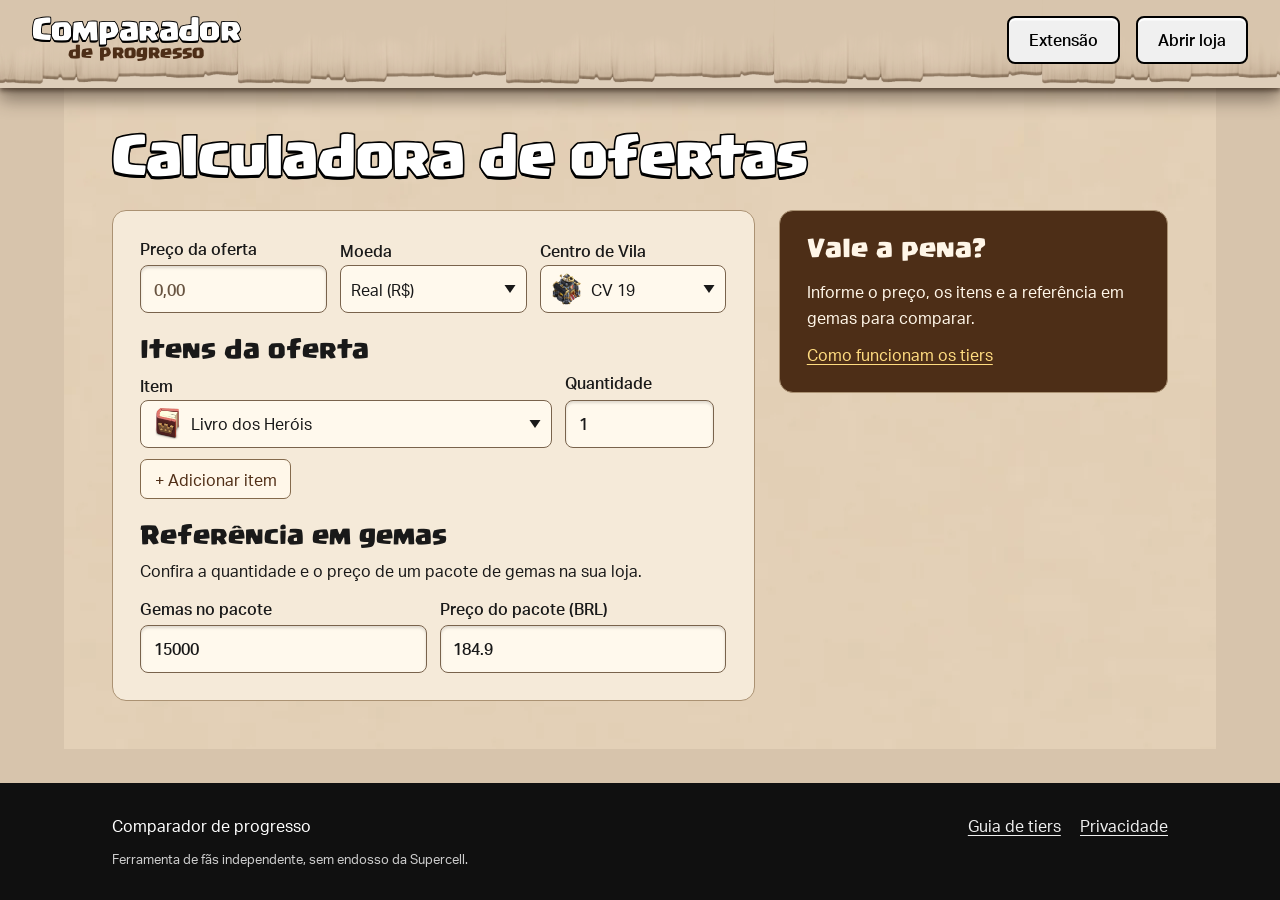
==== calculadora/index.html @ c27b89cd "feat: simplify the public offer calculator" ====
<!doctype html>
<html lang="pt-BR"><head><meta charset="utf-8"><meta name="viewport" content="width=device-width, initial-scale=1"><title>Calculadora de ofertas · Comparador de progresso</title><link rel="icon" href="../assets/icon.png">  <script type="module" crossorigin src="./assets/index-3PQ_LHLR.js"></script>
  <link rel="stylesheet" crossorigin href="./assets/index-PwhgAZrq.css">
</head><body><div id="app"></div></body></html>
---- calculadora/assets/index-PwhgAZrq.css ----
[data-select-viewport],[data-combobox-viewport]{scrollbar-width:none!important;-ms-overflow-style:none!important;-webkit-overflow-scrolling:touch!important}[data-combobox-viewport]::-webkit-scrollbar{display:none!important}[data-select-viewport]::-webkit-scrollbar{display:none!important}.village-select-trigger{text-align:start;align-items:center;gap:8px;inline-size:100%;display:flex}.pv-select selectedcontent{min-inline-size:0}.pv-select selectedcontent>span,.village-select-value.svelte-rdibyp{text-overflow:ellipsis;white-space:nowrap;flex:1;min-inline-size:0;overflow:hidden}.village-select-menu{z-index:70;inline-size:var(--bits-select-anchor-width);max-block-size:min(340px, 50dvh, var(--bits-select-content-available-height))}.village-select-check.svelte-rdibyp{flex:0 0 1em}img.svelte-rdibyp,svg.svelte-rdibyp{flex-shrink:0}img.svelte-rdibyp{object-fit:contain}.header-inner.svelte-lhz1iq{justify-content:space-between;gap:.5rem}nav.svelte-lhz1iq{align-items:center;gap:1rem;display:flex}@media (width<=420px){nav.svelte-lhz1iq{gap:.5rem}.site-header.svelte-lhz1iq{padding-inline:.6rem}.brand.svelte-lhz1iq .coc-title:where(.svelte-lhz1iq){font-size:1rem}}#app{flex-direction:column;min-height:100dvh;display:flex}main.svelte-lhz1iq{width:min(100%,72rem);margin:0 auto;padding:clamp(1rem,4vw,3rem)}h1.svelte-lhz1iq{margin:0 0 1.5rem;font-size:clamp(1.65rem,4vw,2.7rem)}h2.svelte-lhz1iq{font:500 1.22rem/1.3 var(--coc-font-display);margin:1.6rem 0 .5rem}p.svelte-lhz1iq{margin:.4rem 0 .85rem}.workspace.svelte-lhz1iq{grid-template-columns:minmax(0,1.65fr) minmax(0,1fr);align-items:start;gap:1.5rem;display:grid}.entry.svelte-lhz1iq,aside.svelte-lhz1iq{background:#f5ead9;border:1px solid #ab9273;border-radius:14px;padding:clamp(1rem,2.3vw,1.7rem)}aside.svelte-lhz1iq{color:#fff6e8;background:#4d2e17}aside.svelte-lhz1iq h2:where(.svelte-lhz1iq){color:#fff6e8;margin:0 0 1rem}aside.svelte-lhz1iq a:where(.svelte-lhz1iq){color:#ffdc80}.fields.svelte-lhz1iq,.item-row.svelte-lhz1iq{grid-template-columns:repeat(3,minmax(0,1fr));align-items:end;gap:.8rem;display:grid}.pack.svelte-lhz1iq{grid-template-columns:1fr 1fr}.item-row.svelte-lhz1iq{grid-template-columns:minmax(0,1fr) minmax(6rem,.36fr) auto}.item-row.svelte-lhz1iq+.item-row:where(.svelte-lhz1iq){margin-top:.6rem}label.svelte-lhz1iq{margin:0 0 .25rem}.fields.svelte-lhz1iq>label:where(.svelte-lhz1iq),.item-row.svelte-lhz1iq>label:where(.svelte-lhz1iq){margin:0}.add.svelte-lhz1iq,.remove.svelte-lhz1iq{color:#512f17;cursor:pointer;background:#fff7e9;border:1px solid #846a4c;border-radius:7px;padding:.55rem .85rem}.add.svelte-lhz1iq{margin-top:.7rem}.remove.svelte-lhz1iq{min-height:48px}.answer.svelte-lhz1iq{align-items:center;gap:.75rem;display:flex}.shield.svelte-lhz1iq{background:var(--pv-tier-bg);color:var(--pv-tier-ink);font:500 1.7rem var(--coc-font-display);clip-path:polygon(0 0,100% 0,100% 78%,50% 100%,0 78%);padding:.4rem .65rem .65rem}footer.svelte-lhz1iq{color:#fff;background:#101010;margin-top:auto;padding:2rem max(1rem,50vw - 33rem)}footer.svelte-lhz1iq div:where(.svelte-lhz1iq){flex-wrap:wrap;gap:1.2rem;margin-bottom:.7rem;display:flex}footer.svelte-lhz1iq a:where(.svelte-lhz1iq){color:#eee}footer.svelte-lhz1iq strong:where(.svelte-lhz1iq){margin-right:auto}footer.svelte-lhz1iq small:where(.svelte-lhz1iq){color:#ccc}@media (width<=48rem){.workspace.svelte-lhz1iq{grid-template-columns:1fr}.fields.svelte-lhz1iq{grid-template-columns:repeat(2,minmax(0,1fr))}.fields.svelte-lhz1iq>div:where(.svelte-lhz1iq):last-child{grid-column:1/-1}.item-row.svelte-lhz1iq{grid-template-columns:minmax(0,1fr) 5.6rem auto;gap:.35rem}}@font-face{font-family:Clash;src:url(./clash-regular-ANEFPKZR-IhyAmrlU.woff2)format("woff2");font-weight:500;font-display:swap}@font-face{font-family:SupercellText-Regular;src:url(./supercelltext_w_rg.2d4de3c7-CEm046-Q.woff2)format("woff2");font-weight:400;font-display:swap}@font-face{font-family:SupercellText-Medium;src:url(./supercelltext_w_md.01ac8b8d-G0GqJpos.woff2)format("woff2");font-weight:400;font-display:swap}@font-face{font-family:SupercellText-Bold;src:url(./supercelltext_w_bd.8c3b5392-Ez0agVnE.woff2)format("woff2");font-weight:400;font-display:swap}:root{--coc-paper:#d7c4ac;--coc-paper-light:#deceba;--coc-paper-deep:#cfb69b;--coc-wood:#4d2e17;--coc-wood-light:#744a2b;--coc-gold:#ffd146;--coc-gold-deep:#df9316;--coc-green:#85c03f;--coc-green-light:#d3ebb7;--coc-green-deep:#366c1b;--coc-sky:#d1e9f8;--coc-sky-deep:#95cff3;--coc-ink:#191919;--coc-white:#fff;--coc-stone:#f0f0f0;--coc-game-frame:#685851;--coc-game-stone:#e8e8e0;--coc-game-copy:#fff9cf;--coc-focus:#273b52;--coc-brand-red:#b91f37;--black:#000;--coc-space-2xs:4px;--coc-space-xs:6px;--coc-space-s:10px;--coc-space-m:16px;--coc-space-l:26px;--coc-space-xl:42px;--coc-space-2xl:68px;--coc-space-3xl:110px;--coc-space-fluid:clamp(26px, 18.73px + 1.94vw, 42px);--coc-radius-button:8px;--coc-radius-game-button:12px;--coc-radius-card:16px;--coc-radius-id:40px;--coc-font-display:"Clash", system-ui, sans-serif;--coc-font-headline:"Clash", system-ui, sans-serif;--coc-font-title:"Clash", system-ui, sans-serif;--coc-font-body:"SupercellText-Regular", system-ui, sans-serif;--coc-font-lead:"SupercellText-Regular", system-ui, sans-serif;--coc-font-caption:"SupercellText-Regular", system-ui, sans-serif;--coc-font-label:"SupercellText-Medium", system-ui, sans-serif;--coc-font-strong:"SupercellText-Bold", system-ui, sans-serif;--coc-font-medium:"SupercellText-Medium", system-ui, sans-serif;--coc-font-bold:"SupercellText-Bold", system-ui, sans-serif;--coc-shadow-card:0 2px 0 #000, 0 10px 30px #0003, inset 0 4px #ffffff40;--coc-shadow-button-gold:inset 0 -3px var(--coc-gold-deep), inset 0 2.5px #fff, 0 3px #000;--coc-shadow-button-stone:inset 0 2.5px #fff;--coc-shadow-button-dark:inset 0 3px #4d4d4d;--coc-shadow-field:inset 0 2px 3px #0002;--coc-shadow-dialog:0 20px 70px #0006;--coc-shadow-toast:0 6px 24px #0004;--coc-shadow-image-control:0 2px 8px #0005, inset 0 2px #fff;--coc-shadow-button-green:0 4px 0 2px #0003;--coc-shadow-button-green-inset:inset 0 0 3px .5px #ffffff3b;--coc-shadow-header-action:inset 0 2px 0 var(--coc-white), inset 0 -3px 0 #b9ad9b, 0 3px 0 #715338, 0 6px 7px #39201050;--coc-shadow-header-action-pressed:inset 0 1px 0 var(--coc-white), inset 0 -1px 0 #b9ad9b, 0 1px 0 #715338, 0 2px 3px #39201040;--coc-shadow-game-text:0 1px 1px var(--coc-ink);--coc-shadow-battle-tile:0 2px 1.5px #0004;--coc-shadow-parchment-header:0 1px 0 color-mix(in srgb, var(--coc-wood) 28%, transparent), 0 2px 5px color-mix(in srgb, var(--coc-wood) 8%, transparent);--coc-shadow-side-navigation-panel:2px 2px 5px #0005;--coc-shadow-side-navigation-row:0 2px 2px #0004;--coc-shadow-side-navigation-label:0 1px 1px var(--coc-ink);--coc-shadow-side-navigation-bevel:inset 0 1px 0 color-mix(in srgb, var(--coc-paper-light) 42%, transparent), inset 0 -2px 0 color-mix(in srgb, var(--coc-ink) 35%, transparent);--coc-brand-text-shadow:0 .05em 0 var(--coc-brand-red), -.015em .07em 0 var(--coc-brand-red), .015em .07em 0 var(--coc-brand-red);--coc-image-backdrop:color-mix(in srgb, var(--coc-ink) 95%, transparent);--coc-gold-gradient:linear-gradient(181deg, #ffe28c 1.75%, #fdfdc1 17.92%, #fcf9e6 35.56%, #fdfdc1 42.42%, var(--coc-gold) 79.18%, #ffb446 97.31%);--wood-surface:radial-gradient(50% 38.93% at 50% 47.22%, var(--coc-wood-light), var(--coc-wood));--sky-panel:linear-gradient(var(--coc-sky), #b0daf5 87.5%, var(--coc-sky-deep));--coc-green-gradient:linear-gradient(180deg, var(--coc-green-light), var(--coc-green) 40%, var(--coc-green-deep));--coc-green-face:linear-gradient(180deg, #7fc427, #58a221);--coc-green-shine:linear-gradient(180deg, #d0e878, #98d040ba);--coc-button-sheen:linear-gradient(110deg in oklab, transparent 30%, #fff8 48%, transparent 66%);--coc-button-stone-hover:#fff9ed;--coc-button-dark-hover:#292929;--coc-button-subtle-hover:color-mix(in oklab, currentColor 10%, transparent);--coc-header-depth:drop-shadow(0 3px 2px #24130880) drop-shadow(0 10px 9px #1c0f0870);--coc-header-brand-depth:drop-shadow(0 2px 1px #704126) drop-shadow(0 5px 3px #39201070);--coc-history-header:linear-gradient(135deg, color-mix(in srgb, var(--coc-brand-red), var(--coc-ink) 35%), var(--coc-brand-red));--history-trophy-well:linear-gradient(180deg, color-mix(in srgb, var(--coc-ink) 18%, var(--coc-paper)), color-mix(in srgb, var(--coc-ink) 10%, var(--coc-paper)));--coc-side-navigation-hover:brightness(.96);--coc-border:2.5px solid #000;--coc-history-divider:1px solid color-mix(in srgb, var(--coc-wood) 24%, transparent);--coc-side-navigation-outline:1px solid var(--coc-ink);--coc-duration-fast:.15s;--coc-duration-button:.2s;--coc-duration-panel:.65s;--coc-easing-panel:cubic-bezier(.94, .01, .41, .99);--animate-flare-demo:coc-flare 1.6s ease-in-out infinite;--animate-rotate-demo:coc-spin 10s linear infinite;--animate-shine-recipe:coc-shine 6s cubic-bezier(.96, 0, .25, .84) infinite;--animate-spinner-demo:coc-spin .8s linear infinite;--coc-duration-sheen:.45s}.coc-title{color:var(--coc-white);font-family:var(--coc-font-display);letter-spacing:-.03em;text-wrap:balance;paint-order:stroke fill;-webkit-text-stroke:.075em #000;text-shadow:0 .05em #000,-.015em .07em #000,.015em .07em #000;margin:0;font-weight:500;line-height:1.15}.coc-brand .coc-title{-webkit-text-stroke-color:var(--coc-brand-red);text-shadow:var(--coc-brand-text-shadow)}.coc-button{border:var(--coc-border);border-radius:var(--coc-radius-button);background:var(--coc-stone);color:#000;min-height:48px;box-shadow:var(--coc-shadow-button-stone);font:16px / 1.2 var(--coc-font-medium);cursor:pointer;transition:scale var(--coc-duration-button) ease-in-out, filter var(--coc-duration-fast) ease, background-color var(--coc-duration-fast) ease;justify-content:center;align-items:center;gap:10px;padding:10px 20px;text-decoration:none;display:inline-flex;position:relative}.coc-selection-label{min-width:0;display:inline-grid}.coc-selection-label>span,.coc-button-slot-label{text-box:trim-both cap alphabetic}.coc-selection-label>span,.coc-selection-label:before,.coc-selection-label:after{grid-area:1/1;align-self:center}.coc-selection-label:before,.coc-selection-label:after{content:attr(data-label);visibility:hidden}.coc-selection-label:after{font:16px / 1.2 var(--coc-font-medium);letter-spacing:normal}.coc-button--sm .coc-selection-label:after{font-size:14px}.coc-button--gold,.coc-button--green,.coc-button--stone[aria-pressed=true],.coc-selection-label:before{color:#fff;font-family:var(--coc-font-display);letter-spacing:-.03em;-webkit-text-stroke:.09em #000;paint-order:stroke fill;text-shadow:0 .125em #000,-.03em .125em #000,.03em .125em #000;font-size:20px;font-weight:500;overflow:hidden}.coc-button--stone[aria-pressed=true],.coc-selection-label:before{font-size:var(--text-label)}.coc-button--gold{isolation:isolate;background:var(--coc-gold-gradient);box-shadow:var(--coc-shadow-button-gold)}.coc-button--gold:not(:disabled):after{content:"";z-index:-1;pointer-events:none;background:var(--coc-button-sheen);position:absolute;inset:0;transform:translate(-100%)}.coc-button--gold:not(:disabled):is(:hover,:focus-visible):after{transition:transform var(--coc-duration-sheen) ease-out;transform:translate(100%)}.coc-button--green{isolation:isolate;background:var(--coc-green-gradient);box-shadow:var(--coc-shadow-button-green);text-align:center;text-wrap:balance}.coc-button--green:is(:not(:disabled),[aria-busy=true]):before,.coc-button--green:is(:not(:disabled),[aria-busy=true]):after{content:"";z-index:-1;pointer-events:none;position:absolute}.coc-button--green:is(:not(:disabled),[aria-busy=true]):before{border-radius:inherit;background:var(--coc-green-face);box-shadow:var(--coc-shadow-button-green-inset);inset:2px}.coc-button--green:is(:not(:disabled),[aria-busy=true]):after{border-radius:var(--coc-radius-button);background:var(--coc-green-shine);opacity:.75;height:50%;transition:opacity var(--coc-duration-button) ease-out;inset-block-start:6px;inset-inline:6px}.coc-button--gold svg,.coc-button--stone[aria-pressed=true] svg{color:var(--coc-ink)}.coc-button--dark{box-shadow:var(--coc-shadow-button-dark);color:#fff;background:#000}.coc-button--id{border-radius:var(--coc-radius-id);color:#fff;box-shadow:none;font-family:var(--coc-font-bold);background:#000;border:0;padding-inline:24px}@media (hover:hover){.coc-button:not(:disabled):hover{filter:brightness(1.04)}}.coc-button:not(:disabled):focus-visible{filter:brightness(1.04)}.coc-button--stone:not(:disabled):is(:hover,:focus-visible){background-color:var(--coc-button-stone-hover)}.coc-button:is(.coc-button--dark,.coc-button--id):not(:disabled):is(:hover,:focus-visible){background-color:var(--coc-button-dark-hover)}.coc-button--green:not(:disabled):is(:hover,:focus-visible):after{opacity:1}.coc-button:not(:disabled):active{scale:.97}.coc-button:disabled:not([aria-busy=true]){cursor:not-allowed;color:#504537;text-shadow:none;-webkit-text-stroke:0;background:#c7bca9;border-color:#8b7a65;box-shadow:inset 0 2px #ffffff80}.coc-button[aria-busy=true]{cursor:progress}.coc-button:focus-visible{outline:3px solid var(--coc-focus);outline-offset:5px}.coc-spinner{width:17px;height:17px;animation:var(--animate-spinner-demo);border:2px solid;border-right-color:#0000;border-radius:50%}.coc-button--gold .coc-spinner{color:var(--coc-ink)}.paper-surface{background:var(--coc-paper)}.wood-surface{background:var(--wood-surface);color:#fff}@media (prefers-reduced-motion:reduce){.coc-button{transition:none}.coc-button:not(:disabled):hover,.coc-button:not(:disabled):active{scale:1}.coc-button--gold:not(:disabled):is(:hover,:focus-visible):after{opacity:.3;transition:none;transform:none}.coc-button--green:after{transition:none}.coc-spinner{opacity:.7;border-right-color:currentColor;animation:none}}:where(.coc-action):not(:disabled){cursor:pointer}.coc-action:disabled{cursor:not-allowed}:where(.coc-action):focus-visible{outline:3px solid var(--coc-focus);outline-offset:5px}.coc-card{border:var(--coc-border);border-radius:var(--coc-radius-card);background:var(--coc-paper-light);box-shadow:var(--coc-shadow-card)}.coc-tooltip{border:var(--coc-border)}.coc-button--sm{min-height:40px;padding:8px 14px;font-size:14px}.coc-button--ghost,.coc-button--text{box-shadow:none;color:inherit;font:inherit;-webkit-text-stroke:0;text-shadow:none;background:0 0;border:0}.coc-button--ghost{padding:0}.coc-button--text{text-underline-offset:4px;min-height:44px;padding:0;text-decoration:underline}.coc-button--icon{border-radius:var(--coc-radius-button);flex:none;width:44px;height:44px;min-height:44px;padding:0}.coc-button:is(.coc-button--ghost,.coc-button--text):not(:disabled):is(:hover,:focus-visible),.coc-toggle:not(:disabled):is(:hover,:focus-visible){background-color:var(--coc-button-subtle-hover)}.coc-button--text:not(:disabled):is(:hover,:focus-visible){text-decoration-thickness:2px}.coc-input,.coc-select{border:var(--coc-border);border-radius:var(--coc-radius-button);min-width:0;min-height:44px;color:var(--coc-ink);box-shadow:var(--coc-shadow-field);font-family:var(--coc-font-body);background:#fff9ed;padding:10px 14px}.coc-input::placeholder{color:#665a4b}.coc-input.field-error{border-color:#ffc1b4;outline:2px solid #b53521}.coc-input.field-success{border-color:#91df89}.coc-input:disabled,.coc-select:disabled{opacity:.65;cursor:not-allowed}.pv-select{box-sizing:border-box;color:#191919;min-block-size:48px;min-inline-size:0;font:inherit;cursor:pointer;background-color:#fff9ed;border:1px solid #79634c;border-radius:8px;padding:6px 10px}.pv-select:focus-visible{outline-offset:2px;outline:3px solid #273b52}.pv-select:disabled{opacity:.65;cursor:not-allowed}@supports (appearance:base-select) and selector(select::picker(select)){select.pv-select{appearance:base-select}select.pv-select::picker(select){appearance:base-select}select.pv-select{background-image:none;align-items:center;gap:8px;display:flex}.pv-select::picker-icon{color:currentColor;flex:none;margin-inline-start:auto}.pv-select::picker(select){box-sizing:border-box;inline-size:anchor-size(width);overscroll-behavior:contain;color:#191919;--lightningcss-light:initial;--lightningcss-dark: ;color-scheme:light;background:#fff9ed;border:1px solid #79634c;border-radius:8px;max-block-size:min(340px,50dvh);max-inline-size:calc(100vw - 24px);margin-block:4px;padding:4px;font:16px/1.4 SupercellText-Regular,system-ui,sans-serif;overflow:auto;box-shadow:0 8px 24px #24140840}.pv-select :is(option,selectedcontent){align-items:center;gap:8px;display:flex}.pv-select option{box-sizing:border-box;min-block-size:44px;font:inherit;white-space:normal;overflow-wrap:anywhere;cursor:pointer;border-radius:6px;padding:6px 8px}.pv-select option:enabled:is(:hover,:focus-visible){color:#241408;background:#f2dfb6}.pv-select option:disabled{cursor:not-allowed}@media (forced-colors:active){.pv-select option:focus-visible{outline-offset:-2px;outline:2px solid highlight}}}.pv-select-list{box-sizing:border-box;overscroll-behavior:contain;color:#191919;background:#fff9ed;border:1px solid #79634c;border-radius:8px;max-block-size:min(340px,50dvh);max-inline-size:calc(100vw - 16px);padding:4px;font:16px/1.4 SupercellText-Regular,system-ui,sans-serif;overflow:auto;box-shadow:0 8px 24px #24140840}.pv-select-popup{margin:0;position:fixed;inset:auto}.pv-select-option{box-sizing:border-box;overflow-wrap:anywhere;cursor:pointer;border-radius:6px;align-items:center;gap:8px;min-block-size:44px;padding:6px 8px;display:flex}.pv-select-popup .pv-select-option:before{content:"";flex:none;inline-size:1ch}.pv-select-popup .pv-select-option[aria-selected=true]:before{content:"✓"}.pv-select-option[aria-disabled=true]{opacity:.65;cursor:not-allowed}.pv-select-option:not([aria-disabled=true]):is(:hover,[data-highlighted]){color:#241408;background:#f2dfb6}@media (forced-colors:active){.pv-select-option[data-highlighted]{outline-offset:-2px;outline:2px solid highlight}}select.pv-select[data-picker=popover],.pv-focus-panel select.pv-select[data-picker=popover]{appearance:none;background-image:url("data:image/svg+xml,%3Csvg xmlns='http://www.w3.org/2000/svg' width='12' height='10' viewBox='0 0 12 10'%3E%3Cpath d='M.5 1h11L6 9z' fill='%23191919'/%3E%3C/svg%3E");background-position:right 10px center;background-repeat:no-repeat;padding-inline-end:32px}@media (forced-colors:active){select.pv-select[data-picker=popover]{appearance:auto;background-image:none}}:root{font-family:var(--coc-font-body);color:var(--coc-ink);background:var(--coc-paper);--lightningcss-light:initial;--lightningcss-dark: ;color-scheme:light;font-synthesis:none;--scrollbar-thumb:var(--coc-wood-light);--scrollbar-track:var(--coc-paper-light)}*{box-sizing:border-box;scrollbar-color:var(--scrollbar-thumb) var(--scrollbar-track)}body{min-inline-size:320px;margin:0}button,input,select,textarea{font:inherit}button,a{touch-action:manipulation}input,select,textarea{border-radius:var(--coc-radius-button);min-block-size:48px;inline-size:100%;min-inline-size:0;color:var(--coc-ink);box-shadow:var(--coc-shadow-field);caret-color:var(--coc-wood);background:#fff9ed;border:1px solid #79634c;padding:.65rem .8rem;font-size:max(1rem,1em)}input::placeholder,textarea::placeholder{color:#685441}input:user-invalid{outline:2px solid #9a2818}textarea{resize:vertical;min-block-size:8rem}label{font-family:var(--coc-font-medium);gap:.4rem;margin-block:.9rem;display:grid}.select-field{gap:.4rem;min-inline-size:0;margin-block:.9rem;display:grid}.select-field>label{margin:0}fieldset{border:1px solid #9e876c;border-radius:.5rem;min-inline-size:0;margin:1.5rem 0;padding:1rem}legend{font-family:var(--coc-font-bold);padding-inline:.35rem}.check{min-block-size:48px;font-family:var(--coc-font-body);align-items:center;gap:.65rem;margin-block:.25rem;display:flex}.check input,.filter-option input{block-size:20px;min-block-size:20px;inline-size:20px;accent-color:var(--coc-wood);flex-shrink:0}h1,h2,h3{text-wrap:balance}h3{font-family:var(--coc-font-display);margin-block:2rem .75rem;font-size:1.3rem;font-weight:500}p,li{overflow-wrap:anywhere;line-height:1.6}p{max-inline-size:70ch;margin-block:.75rem}ul{padding-inline-start:1.3rem}a{color:inherit;text-underline-offset:.2em}:focus-visible{outline:3px solid var(--coc-focus);outline-offset:4px}.wood-surface :focus-visible{outline-color:var(--coc-gold)}::selection{background:var(--coc-gold);color:var(--coc-ink);text-shadow:none;-webkit-text-stroke:0}.skip-link{z-index:10;background:#fff;padding:1rem;position:fixed;inset-block-start:-10rem;inset-inline-start:1rem}.skip-link:focus{inset-block-start:1rem}.site-header{background:var(--coc-paper-light) url(./topbar-bg-6Y3OFGZM-4P7U9pgj.png) bottom / auto 100% repeat-x;filter:var(--coc-header-depth);z-index:1;padding:1rem 2rem 1.5rem;position:relative}.header-inner{align-items:center;gap:2rem;max-inline-size:1560px;margin-inline:auto;display:flex}.header-inner>a:last-child{margin-inline-start:auto}.header-inner>p{font-family:var(--coc-font-medium)}.header-inner>p span{font-size:.75rem;font-family:var(--coc-font-body);display:block}.brand{text-decoration:none;display:grid}.brand .coc-title{font-size:1.5rem}.brand>span:last-child{text-align:center;font-family:var(--coc-font-display);color:var(--coc-wood);font-size:.85rem}.app-layout{grid-template-columns:228px minmax(0,1fr);min-block-size:calc(100dvh - 110px);display:grid}.sidebar{isolation:isolate;padding:2.3rem 1rem;position:relative}.sidebar:before{content:"";z-index:-1;opacity:.04;pointer-events:none;background:url(./coc-pattern-76VC2TEU-bi3XnFqh.png) 50%/200px;position:absolute;inset:0}.sidebar nav{gap:.6rem;display:grid}.nav-link{text-align:start;color:#fff;cursor:pointer;background:#603d24;border:1px solid #2b180c;border-radius:8px;min-block-size:52px;padding:.7rem 1rem;box-shadow:inset 0 1px #ffffff30,0 2px 3px #0003}.nav-link[aria-current=page]{background:var(--coc-gold-gradient);color:var(--coc-ink);font-family:var(--coc-font-bold)}.nav-link:hover{filter:brightness(1.1)}.sidebar-copy{color:#f4debc;margin-block-start:4rem;padding-inline:.5rem}.sidebar-copy p{font-family:var(--coc-font-display);font-size:1.3rem}main{background:url([data-uri]) center / 768px repeat var(--coc-paper);min-inline-size:0;padding:2.3rem clamp(1rem,3vw,3rem)}.workspace-top h1{font-size:clamp(1.8rem,1.25rem + 1.7vw,2.6rem)}.workspace-top p{color:#5a402b}.profile-bar,.offers-toolbar,.section-heading{flex-wrap:wrap;justify-content:space-between;align-items:center;gap:1rem;display:flex}.profile-bar{border-block-end:1px solid #a18a6d;margin-block-end:1.5rem;padding-block:.25rem 1.2rem}.profile-bar .select-field{flex:0 30rem;min-inline-size:min(100%,260px);margin:0}.offers-toolbar{margin-block-end:1.5rem}.offers-toolbar search{flex:240px;max-inline-size:30rem}.offers-toolbar label{margin:0}.paper-panel{background:var(--coc-paper-light);border:var(--coc-border);border-radius:var(--coc-radius-card);box-shadow:var(--coc-shadow-card);min-inline-size:0;margin-block-end:1.5rem;padding:clamp(1rem,2vw,2rem)}.paper-panel h2{font-size:clamp(1.5rem,1.3rem + .6vw,2rem)}.welcome{grid-template-columns:minmax(0,1fr) 230px;align-items:center;gap:2rem;padding-block:3rem;display:grid}.welcome h2{font-size:clamp(2rem,1.4rem + 2vw,3rem)}.welcome img{object-fit:contain;aspect-ratio:1;block-size:auto;inline-size:100%}.welcome p{max-inline-size:56ch}.offer-layout{grid-template-columns:minmax(230px,.8fr) minmax(0,1.5fr);align-items:start;gap:1.5rem;display:grid}.offer-list{min-inline-size:0}.offer-card{text-align:start;border:var(--coc-border);border-radius:var(--coc-radius-card);background:var(--coc-paper-light);inline-size:100%;color:var(--coc-ink);box-shadow:var(--coc-shadow-card);cursor:pointer;gap:.7rem;margin-block-end:1rem;padding:1.1rem;display:grid}.offer-card[aria-pressed=true]{outline:3px solid var(--coc-wood);outline-offset:2px;background:#f2dfb6}.offer-card:hover{background-color:#edddc5}.offer-card-name{font-family:var(--coc-font-display);font-size:1.1rem}.offer-card-items{font-size:.85rem;line-height:1.6}.offer-card-bottom{flex-wrap:wrap;justify-content:space-between;align-items:center;gap:.75rem;display:flex}.offer-card small{color:#5b4029;font-size:.7rem}.filter-group{border:0;gap:.3rem;margin-block:0 1rem;padding:0;display:flex}.filter-option{flex:1;margin:0;position:relative}.filter-option input{opacity:0;inline-size:1px;position:absolute}.filter-option span{cursor:pointer;background:#e9d7bd;border:1px solid #80664c;border-radius:.5rem;place-items:center;min-block-size:48px;padding:.75rem .5rem;display:grid}.filter-option input:checked+span{background:var(--coc-wood);color:#fff}.filter-option input:focus-visible+span{outline:3px solid var(--coc-focus);outline-offset:3px}.contents{border-block:1px solid #a18a6d;margin:0;padding:1rem 0;list-style:none}.contents li{padding-block:.3rem}.price{font-family:var(--coc-font-bold);font-size:1.3rem}.tier{font-family:var(--coc-font-medium);background:#f3e6d2;border:1px solid #9c8467;border-radius:.5rem;padding:.5rem .7rem;font-size:.8rem;display:inline-block}.hint,.page-footer{color:#5b4029;font-size:.8rem}.scenario-label{border-block-end:1px solid #a18a6d;padding-block:1rem}.actions{flex-wrap:wrap;align-items:center;gap:.8rem;margin-block:1rem;display:flex}.form-grid{grid-template-columns:repeat(auto-fit,minmax(min(100%,220px),1fr));column-gap:1rem;display:grid}.form-grid>*{min-inline-size:0}.inline-controls{flex-wrap:wrap;gap:1.5rem;display:flex}.empty{text-align:center;padding-block:2rem}.empty img{object-fit:contain;margin-inline:auto;display:block}.empty p{margin-inline:auto}.error{color:#852813;background:#fff3e3;border:1px solid #a54326;border-radius:.5rem;padding:1rem}.app-status:empty{display:none}.plain-list{padding:0;list-style:none}.plain-list li{border-block-end:1px solid #b6a084;justify-content:space-between;align-items:center;gap:1rem;padding-block:.8rem;display:flex}.plain-list li>span{min-inline-size:0}.plain-list button{flex-shrink:0}.metric-list{font-variant-numeric:tabular-nums;margin-block:1rem}.metric-list>div{border-block-end:1px solid #b6a084;justify-content:space-between;gap:1rem;padding-block:.75rem;display:flex}.metric-list dd{text-align:end;font-family:var(--coc-font-bold);margin:0}.metric-list dt{max-inline-size:70%}details{border-block-start:1px solid #a18a6d;margin-block:1rem;padding-block:1rem}summary{cursor:pointer;font-family:var(--coc-font-medium);min-block-size:2rem;line-height:1.6}.results,.history-summary{margin-block-start:2rem}.page-footer{border-block-start:1px solid #a18a6d;margin-block-start:2rem;padding-block-start:1rem}.code-input{min-block-size:16rem;font-family:ui-monospace,monospace;font-size:.85rem}.sr-only{clip-path:inset(50%);white-space:nowrap;block-size:1px;inline-size:1px;padding:0;position:absolute}.footer-actions{margin-block:2rem}@media (width<=1100px){.app-layout{grid-template-columns:190px minmax(0,1fr)}.offer-layout{grid-template-columns:minmax(210px,.85fr) minmax(0,1.3fr);gap:1rem}.header-inner{gap:1rem}}@media (width<=850px){.app-layout{display:block}.sidebar{padding:.75rem 1rem}.sidebar nav{flex-wrap:wrap;gap:.5rem;display:flex}.nav-link{text-align:center;flex:140px;font-size:.85rem}.sidebar-copy{display:none}.offer-layout{grid-template-columns:minmax(0,1fr)}.offer-list{grid-template-columns:repeat(auto-fit,minmax(min(100%,240px),1fr));gap:1rem;display:grid}.offer-list>fieldset,.offer-list>p{grid-column:1/-1}.offer-card{margin:0}.header-inner>p{display:none}main{padding-block-start:1.5rem}}@media (width<=560px){.site-header{padding-inline:1rem}.header-inner .coc-button{padding-inline:.8rem;font-size:.8rem}.brand .coc-title{font-size:1.2rem}.welcome{grid-template-columns:1fr;padding-block:1.5rem}.welcome img{grid-row:1;inline-size:120px;margin-inline:auto}.welcome h2{font-size:1.9rem}.plain-list li{flex-wrap:wrap}.profile-bar .select-field{flex:100%}.coc-button{max-inline-size:100%}}@media (prefers-reduced-motion:reduce){*,:before,:after{scroll-behavior:auto}}.pv-tier-palette[data-tier=S]{--pv-ribbon-main:#a937d9;--pv-ribbon-light:#df86f5;--pv-ribbon-fold:#62217d;--pv-ribbon-edge:#6b257f;--pv-tier-bg:#c197ed;--pv-tier-light:#e9d3ff;--pv-tier-ink:#26133b}.pv-tier-palette[data-tier=A]{--pv-ribbon-main:#70ac2e;--pv-ribbon-light:#b5df70;--pv-ribbon-fold:#3a661c;--pv-ribbon-edge:#3a661c;--pv-tier-bg:#8ccf68;--pv-tier-light:#ceefbc;--pv-tier-ink:#18390b}.pv-tier-palette[data-tier=B]{--pv-ribbon-main:#388fc5;--pv-ribbon-light:#91d9ee;--pv-ribbon-fold:#25567e;--pv-ribbon-edge:#285375;--pv-tier-bg:#92c3e7;--pv-tier-light:#d9edfc;--pv-tier-ink:#12334e}.pv-tier-palette[data-tier=C]{--pv-ribbon-main:#e5b12e;--pv-ribbon-light:#fff09c;--pv-ribbon-fold:#a36e15;--pv-ribbon-edge:#946113;--pv-tier-bg:#edc858;--pv-tier-light:#fff0ad;--pv-tier-ink:#3d2907}.pv-tier-palette[data-tier=D]{--pv-ribbon-main:#d38431;--pv-ribbon-light:#ffca80;--pv-ribbon-fold:#8b4b20;--pv-ribbon-edge:#8b4b20;--pv-tier-bg:#edaf68;--pv-tier-light:#ffe1bb;--pv-tier-ink:#492703}.pv-tier-palette[data-tier=F]{--pv-ribbon-main:#c85440;--pv-ribbon-light:#f49a7b;--pv-ribbon-fold:#822b25;--pv-ribbon-edge:#822b25;--pv-tier-bg:#ea9b89;--pv-tier-light:#ffd4c9;--pv-tier-ink:#4d160c}
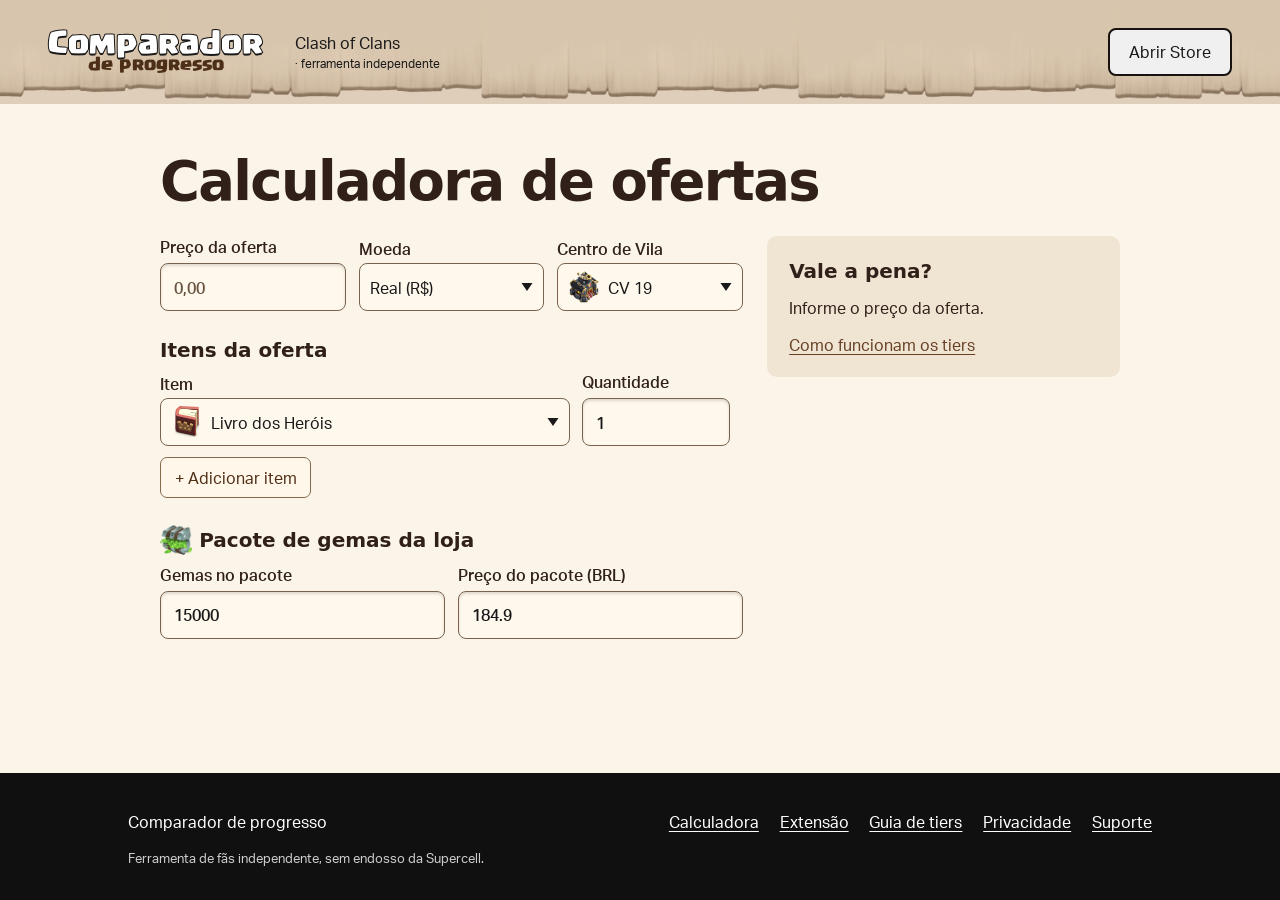
==== commit 54feac6d: "style: unify the public header and simplify the calculator layout" ====
--- a/calculadora/index.html
+++ b/calculadora/index.html
@@ -1,4 +1,4 @@
 <!doctype html>
-<html lang="pt-BR"><head><meta charset="utf-8"><meta name="viewport" content="width=device-width, initial-scale=1"><title>Calculadora de ofertas · Comparador de progresso</title><link rel="icon" href="../assets/icon.png">  <script type="module" crossorigin src="./assets/index-3PQ_LHLR.js"></script>
-  <link rel="stylesheet" crossorigin href="./assets/index-PwhgAZrq.css">
+<html lang="pt-BR"><head><meta charset="utf-8"><meta name="viewport" content="width=device-width, initial-scale=1"><title>Calculadora de ofertas · Comparador de progresso</title><link rel="icon" href="../assets/icon.png"><link rel="stylesheet" href="../assets/shell.css">  <script type="module" crossorigin src="./assets/index-C0jop_pj.js"></script>
+  <link rel="stylesheet" crossorigin href="./assets/index-DadB7E-t.css">
 </head><body><div id="app"></div></body></html>
--- a/assets/shell.css
+++ b/assets/shell.css
@@ -0,0 +1,162 @@
+@font-face {
+  font-family: PublicClash;
+  src: url("../tiers/art/clash.woff2") format("woff2");
+  font-weight: 500;
+  font-display: swap;
+}
+@font-face {
+  font-family: PublicText;
+  src: url("../tiers/art/text.woff2") format("woff2");
+  font-display: swap;
+}
+body:has(.public-header) {
+  display: flex;
+  flex-direction: column;
+  min-height: 100dvh;
+  max-width: none;
+  max-inline-size: none;
+  margin: 0;
+  padding: 0;
+  background: #faf4e9;
+  color: #302019;
+}
+.public-header {
+  background: #deceba url("./topbar.png") bottom / auto 100% repeat-x;
+  padding: 0 clamp(1rem, 4vw, 3rem);
+  color: #191919;
+}
+.public-bar {
+  min-height: 104px;
+  max-width: 1560px;
+  margin: auto;
+  display: flex;
+  align-items: center;
+  gap: 2rem;
+  font:
+    1rem / 1.2 PublicText,
+    system-ui,
+    sans-serif;
+}
+.public-brand {
+  display: grid;
+  text-align: center;
+  text-decoration: none;
+  font:
+    500 0.88rem / 1 PublicClash,
+    system-ui,
+    sans-serif;
+  color: #4d2e17;
+}
+.public-brand strong {
+  font:
+    500 1.5rem / 1.1 PublicClash,
+    system-ui,
+    sans-serif;
+  color: white;
+  paint-order: stroke fill;
+  -webkit-text-stroke: 2px #191919;
+  text-shadow: 0 2px #191919;
+}
+.public-game small {
+  display: block;
+  margin-top: 0.3rem;
+  font-size: 0.75rem;
+}
+.store-link {
+  margin-left: auto;
+  background: #f0f0f0;
+  border: 2px solid #17120e;
+  border-radius: 8px;
+  padding: 0.75rem 1.2rem;
+  color: #191919;
+  text-decoration: none;
+  font-weight: bold;
+}
+.store-link:hover {
+  background: white;
+}
+.public-footer {
+  display: block;
+  box-sizing: border-box;
+  width: 100%;
+  margin: auto 0 0;
+  padding: 2rem max(1.25rem, calc((100% - 64rem) / 2));
+  background: #101010;
+  color: #fff;
+  font:
+    1rem / 1.5 PublicText,
+    system-ui,
+    sans-serif;
+  clip-path: none;
+  box-shadow: none;
+}
+.public-footer > div,
+.public-footer nav {
+  display: flex;
+  align-items: center;
+  flex-wrap: wrap;
+  gap: 0.5rem 1.3rem;
+  padding: 0;
+}
+.public-footer > div {
+  justify-content: space-between;
+}
+.public-footer nav a {
+  display: inline-block;
+  color: white;
+  padding: 0.3rem 0;
+  margin: 0;
+  text-underline-offset: 0.2em;
+}
+.public-footer small {
+  display: block;
+  margin-top: 0.6rem;
+  color: #ccc;
+}
+@media (max-width: 42rem) {
+  .public-bar {
+    gap: 1rem;
+    min-height: 84px;
+  }
+  .public-brand strong {
+    font-size: 1.1rem;
+  }
+  .public-brand span {
+    font-size: 0.72rem;
+  }
+  .store-link {
+    padding: 0.55rem 0.75rem;
+  }
+}
+@media (max-width: 30rem) {
+  .public-game {
+    font-size: 0.8rem;
+  }
+  .public-game small {
+    font-size: 0.68rem;
+  }
+  .public-bar {
+    gap: 0.55rem;
+  }
+  .store-link {
+    font-size: 0.8rem;
+  }
+}
+@media (max-width: 22rem) {
+  .public-bar {
+    flex-wrap: wrap;
+    justify-content: space-between;
+    gap: 0.4rem;
+    padding: 0.7rem 0 1rem;
+  }
+  .public-game {
+    order: 3;
+    flex-basis: 100%;
+    display: flex;
+    align-items: baseline;
+    gap: 0.25rem;
+  }
+  .public-game small {
+    margin: 0;
+  }
+}
--- a/calculadora/assets/index-DadB7E-t.css
+++ b/calculadora/assets/index-DadB7E-t.css
@@ -0,0 +1 @@
+[data-select-viewport],[data-combobox-viewport]{scrollbar-width:none!important;-ms-overflow-style:none!important;-webkit-overflow-scrolling:touch!important}[data-combobox-viewport]::-webkit-scrollbar{display:none!important}[data-select-viewport]::-webkit-scrollbar{display:none!important}.village-select-trigger{text-align:start;align-items:center;gap:8px;inline-size:100%;display:flex}.pv-select selectedcontent{min-inline-size:0}.pv-select selectedcontent>span,.village-select-value.svelte-rdibyp{text-overflow:ellipsis;white-space:nowrap;flex:1;min-inline-size:0;overflow:hidden}.village-select-menu{z-index:70;inline-size:var(--bits-select-anchor-width);max-block-size:min(340px, 50dvh, var(--bits-select-content-available-height))}.village-select-check.svelte-rdibyp{flex:0 0 1em}img.svelte-rdibyp,svg.svelte-rdibyp{flex-shrink:0}img.svelte-rdibyp{object-fit:contain}#app{flex-direction:column;flex:1;display:flex}main.svelte-lhz1iq{background:0 0;width:min(100%,66rem);margin:0 auto;padding:clamp(1rem,4vw,3rem)}h1.svelte-lhz1iq{letter-spacing:-.03em;margin:0 0 1.5rem;font:750 clamp(2rem,5vw,3.4rem)/1.1 system-ui,sans-serif}h2.svelte-lhz1iq{margin:1.6rem 0 .5rem;font:700 1.25rem/1.3 system-ui,sans-serif}p.svelte-lhz1iq{margin:.4rem 0 .85rem}.workspace.svelte-lhz1iq{grid-template-columns:minmax(0,1.65fr) minmax(0,1fr);align-items:start;gap:1.5rem;display:grid}.entry.svelte-lhz1iq{padding:0}.gem-heading.svelte-lhz1iq{align-items:center;gap:.45rem;display:flex}.gem-heading.svelte-lhz1iq img:where(.svelte-lhz1iq){object-fit:contain}aside.svelte-lhz1iq{background:#f0e4d2;border-radius:10px;padding:1.4rem}aside.svelte-lhz1iq h2:where(.svelte-lhz1iq){margin:0 0 .65rem}aside.svelte-lhz1iq a:where(.svelte-lhz1iq){color:#674126}.fields.svelte-lhz1iq,.item-row.svelte-lhz1iq{grid-template-columns:repeat(3,minmax(0,1fr));align-items:end;gap:.8rem;display:grid}.pack.svelte-lhz1iq{grid-template-columns:1fr 1fr}.item-row.svelte-lhz1iq{grid-template-columns:minmax(0,1fr) minmax(6rem,.36fr) auto}.item-row.svelte-lhz1iq+.item-row:where(.svelte-lhz1iq){margin-top:.6rem}label.svelte-lhz1iq{margin:0 0 .25rem}.fields.svelte-lhz1iq>label:where(.svelte-lhz1iq),.item-row.svelte-lhz1iq>label:where(.svelte-lhz1iq){margin:0}.add.svelte-lhz1iq,.remove.svelte-lhz1iq{color:#512f17;cursor:pointer;background:#fff7e9;border:1px solid #846a4c;border-radius:7px;padding:.55rem .85rem}.add.svelte-lhz1iq{margin-top:.7rem}.remove.svelte-lhz1iq{min-height:48px}.answer.svelte-lhz1iq{align-items:center;gap:.75rem;display:flex}.shield.svelte-lhz1iq{background:var(--pv-tier-bg);color:var(--pv-tier-ink);font:500 1.7rem var(--coc-font-display);clip-path:polygon(0 0,100% 0,100% 78%,50% 100%,0 78%);padding:.4rem .65rem .65rem}@media (width<=48rem){.workspace.svelte-lhz1iq{grid-template-columns:1fr}.fields.svelte-lhz1iq{grid-template-columns:repeat(2,minmax(0,1fr))}.fields.svelte-lhz1iq>div:where(.svelte-lhz1iq):last-child{grid-column:1/-1}.item-row.svelte-lhz1iq{grid-template-columns:minmax(0,1fr) 5.6rem auto;gap:.35rem}}@font-face{font-family:Clash;src:url(./clash-regular-ANEFPKZR-IhyAmrlU.woff2)format("woff2");font-weight:500;font-display:swap}@font-face{font-family:SupercellText-Regular;src:url(./supercelltext_w_rg.2d4de3c7-CEm046-Q.woff2)format("woff2");font-weight:400;font-display:swap}@font-face{font-family:SupercellText-Medium;src:url(./supercelltext_w_md.01ac8b8d-G0GqJpos.woff2)format("woff2");font-weight:400;font-display:swap}@font-face{font-family:SupercellText-Bold;src:url(./supercelltext_w_bd.8c3b5392-Ez0agVnE.woff2)format("woff2");font-weight:400;font-display:swap}:root{--coc-paper:#d7c4ac;--coc-paper-light:#deceba;--coc-paper-deep:#cfb69b;--coc-wood:#4d2e17;--coc-wood-light:#744a2b;--coc-gold:#ffd146;--coc-gold-deep:#df9316;--coc-green:#85c03f;--coc-green-light:#d3ebb7;--coc-green-deep:#366c1b;--coc-sky:#d1e9f8;--coc-sky-deep:#95cff3;--coc-ink:#191919;--coc-white:#fff;--coc-stone:#f0f0f0;--coc-game-frame:#685851;--coc-game-stone:#e8e8e0;--coc-game-copy:#fff9cf;--coc-focus:#273b52;--coc-brand-red:#b91f37;--black:#000;--coc-space-2xs:4px;--coc-space-xs:6px;--coc-space-s:10px;--coc-space-m:16px;--coc-space-l:26px;--coc-space-xl:42px;--coc-space-2xl:68px;--coc-space-3xl:110px;--coc-space-fluid:clamp(26px, 18.73px + 1.94vw, 42px);--coc-radius-button:8px;--coc-radius-game-button:12px;--coc-radius-card:16px;--coc-radius-id:40px;--coc-font-display:"Clash", system-ui, sans-serif;--coc-font-headline:"Clash", system-ui, sans-serif;--coc-font-title:"Clash", system-ui, sans-serif;--coc-font-body:"SupercellText-Regular", system-ui, sans-serif;--coc-font-lead:"SupercellText-Regular", system-ui, sans-serif;--coc-font-caption:"SupercellText-Regular", system-ui, sans-serif;--coc-font-label:"SupercellText-Medium", system-ui, sans-serif;--coc-font-strong:"SupercellText-Bold", system-ui, sans-serif;--coc-font-medium:"SupercellText-Medium", system-ui, sans-serif;--coc-font-bold:"SupercellText-Bold", system-ui, sans-serif;--coc-shadow-card:0 2px 0 #000, 0 10px 30px #0003, inset 0 4px #ffffff40;--coc-shadow-button-gold:inset 0 -3px var(--coc-gold-deep), inset 0 2.5px #fff, 0 3px #000;--coc-shadow-button-stone:inset 0 2.5px #fff;--coc-shadow-button-dark:inset 0 3px #4d4d4d;--coc-shadow-field:inset 0 2px 3px #0002;--coc-shadow-dialog:0 20px 70px #0006;--coc-shadow-toast:0 6px 24px #0004;--coc-shadow-image-control:0 2px 8px #0005, inset 0 2px #fff;--coc-shadow-button-green:0 4px 0 2px #0003;--coc-shadow-button-green-inset:inset 0 0 3px .5px #ffffff3b;--coc-shadow-header-action:inset 0 2px 0 var(--coc-white), inset 0 -3px 0 #b9ad9b, 0 3px 0 #715338, 0 6px 7px #39201050;--coc-shadow-header-action-pressed:inset 0 1px 0 var(--coc-white), inset 0 -1px 0 #b9ad9b, 0 1px 0 #715338, 0 2px 3px #39201040;--coc-shadow-game-text:0 1px 1px var(--coc-ink);--coc-shadow-battle-tile:0 2px 1.5px #0004;--coc-shadow-parchment-header:0 1px 0 color-mix(in srgb, var(--coc-wood) 28%, transparent), 0 2px 5px color-mix(in srgb, var(--coc-wood) 8%, transparent);--coc-shadow-side-navigation-panel:2px 2px 5px #0005;--coc-shadow-side-navigation-row:0 2px 2px #0004;--coc-shadow-side-navigation-label:0 1px 1px var(--coc-ink);--coc-shadow-side-navigation-bevel:inset 0 1px 0 color-mix(in srgb, var(--coc-paper-light) 42%, transparent), inset 0 -2px 0 color-mix(in srgb, var(--coc-ink) 35%, transparent);--coc-brand-text-shadow:0 .05em 0 var(--coc-brand-red), -.015em .07em 0 var(--coc-brand-red), .015em .07em 0 var(--coc-brand-red);--coc-image-backdrop:color-mix(in srgb, var(--coc-ink) 95%, transparent);--coc-gold-gradient:linear-gradient(181deg, #ffe28c 1.75%, #fdfdc1 17.92%, #fcf9e6 35.56%, #fdfdc1 42.42%, var(--coc-gold) 79.18%, #ffb446 97.31%);--wood-surface:radial-gradient(50% 38.93% at 50% 47.22%, var(--coc-wood-light), var(--coc-wood));--sky-panel:linear-gradient(var(--coc-sky), #b0daf5 87.5%, var(--coc-sky-deep));--coc-green-gradient:linear-gradient(180deg, var(--coc-green-light), var(--coc-green) 40%, var(--coc-green-deep));--coc-green-face:linear-gradient(180deg, #7fc427, #58a221);--coc-green-shine:linear-gradient(180deg, #d0e878, #98d040ba);--coc-button-sheen:linear-gradient(110deg in oklab, transparent 30%, #fff8 48%, transparent 66%);--coc-button-stone-hover:#fff9ed;--coc-button-dark-hover:#292929;--coc-button-subtle-hover:color-mix(in oklab, currentColor 10%, transparent);--coc-header-depth:drop-shadow(0 3px 2px #24130880) drop-shadow(0 10px 9px #1c0f0870);--coc-header-brand-depth:drop-shadow(0 2px 1px #704126) drop-shadow(0 5px 3px #39201070);--coc-history-header:linear-gradient(135deg, color-mix(in srgb, var(--coc-brand-red), var(--coc-ink) 35%), var(--coc-brand-red));--history-trophy-well:linear-gradient(180deg, color-mix(in srgb, var(--coc-ink) 18%, var(--coc-paper)), color-mix(in srgb, var(--coc-ink) 10%, var(--coc-paper)));--coc-side-navigation-hover:brightness(.96);--coc-border:2.5px solid #000;--coc-history-divider:1px solid color-mix(in srgb, var(--coc-wood) 24%, transparent);--coc-side-navigation-outline:1px solid var(--coc-ink);--coc-duration-fast:.15s;--coc-duration-button:.2s;--coc-duration-panel:.65s;--coc-easing-panel:cubic-bezier(.94, .01, .41, .99);--animate-flare-demo:coc-flare 1.6s ease-in-out infinite;--animate-rotate-demo:coc-spin 10s linear infinite;--animate-shine-recipe:coc-shine 6s cubic-bezier(.96, 0, .25, .84) infinite;--animate-spinner-demo:coc-spin .8s linear infinite;--coc-duration-sheen:.45s}.coc-title{color:var(--coc-white);font-family:var(--coc-font-display);letter-spacing:-.03em;text-wrap:balance;paint-order:stroke fill;-webkit-text-stroke:.075em #000;text-shadow:0 .05em #000,-.015em .07em #000,.015em .07em #000;margin:0;font-weight:500;line-height:1.15}.coc-brand .coc-title{-webkit-text-stroke-color:var(--coc-brand-red);text-shadow:var(--coc-brand-text-shadow)}.coc-button{border:var(--coc-border);border-radius:var(--coc-radius-button);background:var(--coc-stone);color:#000;min-height:48px;box-shadow:var(--coc-shadow-button-stone);font:16px / 1.2 var(--coc-font-medium);cursor:pointer;transition:scale var(--coc-duration-button) ease-in-out, filter var(--coc-duration-fast) ease, background-color var(--coc-duration-fast) ease;justify-content:center;align-items:center;gap:10px;padding:10px 20px;text-decoration:none;display:inline-flex;position:relative}.coc-selection-label{min-width:0;display:inline-grid}.coc-selection-label>span,.coc-button-slot-label{text-box:trim-both cap alphabetic}.coc-selection-label>span,.coc-selection-label:before,.coc-selection-label:after{grid-area:1/1;align-self:center}.coc-selection-label:before,.coc-selection-label:after{content:attr(data-label);visibility:hidden}.coc-selection-label:after{font:16px / 1.2 var(--coc-font-medium);letter-spacing:normal}.coc-button--sm .coc-selection-label:after{font-size:14px}.coc-button--gold,.coc-button--green,.coc-button--stone[aria-pressed=true],.coc-selection-label:before{color:#fff;font-family:var(--coc-font-display);letter-spacing:-.03em;-webkit-text-stroke:.09em #000;paint-order:stroke fill;text-shadow:0 .125em #000,-.03em .125em #000,.03em .125em #000;font-size:20px;font-weight:500;overflow:hidden}.coc-button--stone[aria-pressed=true],.coc-selection-label:before{font-size:var(--text-label)}.coc-button--gold{isolation:isolate;background:var(--coc-gold-gradient);box-shadow:var(--coc-shadow-button-gold)}.coc-button--gold:not(:disabled):after{content:"";z-index:-1;pointer-events:none;background:var(--coc-button-sheen);position:absolute;inset:0;transform:translate(-100%)}.coc-button--gold:not(:disabled):is(:hover,:focus-visible):after{transition:transform var(--coc-duration-sheen) ease-out;transform:translate(100%)}.coc-button--green{isolation:isolate;background:var(--coc-green-gradient);box-shadow:var(--coc-shadow-button-green);text-align:center;text-wrap:balance}.coc-button--green:is(:not(:disabled),[aria-busy=true]):before,.coc-button--green:is(:not(:disabled),[aria-busy=true]):after{content:"";z-index:-1;pointer-events:none;position:absolute}.coc-button--green:is(:not(:disabled),[aria-busy=true]):before{border-radius:inherit;background:var(--coc-green-face);box-shadow:var(--coc-shadow-button-green-inset);inset:2px}.coc-button--green:is(:not(:disabled),[aria-busy=true]):after{border-radius:var(--coc-radius-button);background:var(--coc-green-shine);opacity:.75;height:50%;transition:opacity var(--coc-duration-button) ease-out;inset-block-start:6px;inset-inline:6px}.coc-button--gold svg,.coc-button--stone[aria-pressed=true] svg{color:var(--coc-ink)}.coc-button--dark{box-shadow:var(--coc-shadow-button-dark);color:#fff;background:#000}.coc-button--id{border-radius:var(--coc-radius-id);color:#fff;box-shadow:none;font-family:var(--coc-font-bold);background:#000;border:0;padding-inline:24px}@media (hover:hover){.coc-button:not(:disabled):hover{filter:brightness(1.04)}}.coc-button:not(:disabled):focus-visible{filter:brightness(1.04)}.coc-button--stone:not(:disabled):is(:hover,:focus-visible){background-color:var(--coc-button-stone-hover)}.coc-button:is(.coc-button--dark,.coc-button--id):not(:disabled):is(:hover,:focus-visible){background-color:var(--coc-button-dark-hover)}.coc-button--green:not(:disabled):is(:hover,:focus-visible):after{opacity:1}.coc-button:not(:disabled):active{scale:.97}.coc-button:disabled:not([aria-busy=true]){cursor:not-allowed;color:#504537;text-shadow:none;-webkit-text-stroke:0;background:#c7bca9;border-color:#8b7a65;box-shadow:inset 0 2px #ffffff80}.coc-button[aria-busy=true]{cursor:progress}.coc-button:focus-visible{outline:3px solid var(--coc-focus);outline-offset:5px}.coc-spinner{width:17px;height:17px;animation:var(--animate-spinner-demo);border:2px solid;border-right-color:#0000;border-radius:50%}.coc-button--gold .coc-spinner{color:var(--coc-ink)}.paper-surface{background:var(--coc-paper)}.wood-surface{background:var(--wood-surface);color:#fff}@media (prefers-reduced-motion:reduce){.coc-button{transition:none}.coc-button:not(:disabled):hover,.coc-button:not(:disabled):active{scale:1}.coc-button--gold:not(:disabled):is(:hover,:focus-visible):after{opacity:.3;transition:none;transform:none}.coc-button--green:after{transition:none}.coc-spinner{opacity:.7;border-right-color:currentColor;animation:none}}:where(.coc-action):not(:disabled){cursor:pointer}.coc-action:disabled{cursor:not-allowed}:where(.coc-action):focus-visible{outline:3px solid var(--coc-focus);outline-offset:5px}.coc-card{border:var(--coc-border);border-radius:var(--coc-radius-card);background:var(--coc-paper-light);box-shadow:var(--coc-shadow-card)}.coc-tooltip{border:var(--coc-border)}.coc-button--sm{min-height:40px;padding:8px 14px;font-size:14px}.coc-button--ghost,.coc-button--text{box-shadow:none;color:inherit;font:inherit;-webkit-text-stroke:0;text-shadow:none;background:0 0;border:0}.coc-button--ghost{padding:0}.coc-button--text{text-underline-offset:4px;min-height:44px;padding:0;text-decoration:underline}.coc-button--icon{border-radius:var(--coc-radius-button);flex:none;width:44px;height:44px;min-height:44px;padding:0}.coc-button:is(.coc-button--ghost,.coc-button--text):not(:disabled):is(:hover,:focus-visible),.coc-toggle:not(:disabled):is(:hover,:focus-visible){background-color:var(--coc-button-subtle-hover)}.coc-button--text:not(:disabled):is(:hover,:focus-visible){text-decoration-thickness:2px}.coc-input,.coc-select{border:var(--coc-border);border-radius:var(--coc-radius-button);min-width:0;min-height:44px;color:var(--coc-ink);box-shadow:var(--coc-shadow-field);font-family:var(--coc-font-body);background:#fff9ed;padding:10px 14px}.coc-input::placeholder{color:#665a4b}.coc-input.field-error{border-color:#ffc1b4;outline:2px solid #b53521}.coc-input.field-success{border-color:#91df89}.coc-input:disabled,.coc-select:disabled{opacity:.65;cursor:not-allowed}.pv-select{box-sizing:border-box;color:#191919;min-block-size:48px;min-inline-size:0;font:inherit;cursor:pointer;background-color:#fff9ed;border:1px solid #79634c;border-radius:8px;padding:6px 10px}.pv-select:focus-visible{outline-offset:2px;outline:3px solid #273b52}.pv-select:disabled{opacity:.65;cursor:not-allowed}@supports (appearance:base-select) and selector(select::picker(select)){select.pv-select{appearance:base-select}select.pv-select::picker(select){appearance:base-select}select.pv-select{background-image:none;align-items:center;gap:8px;display:flex}.pv-select::picker-icon{color:currentColor;flex:none;margin-inline-start:auto}.pv-select::picker(select){box-sizing:border-box;inline-size:anchor-size(width);overscroll-behavior:contain;color:#191919;--lightningcss-light:initial;--lightningcss-dark: ;color-scheme:light;background:#fff9ed;border:1px solid #79634c;border-radius:8px;max-block-size:min(340px,50dvh);max-inline-size:calc(100vw - 24px);margin-block:4px;padding:4px;font:16px/1.4 SupercellText-Regular,system-ui,sans-serif;overflow:auto;box-shadow:0 8px 24px #24140840}.pv-select :is(option,selectedcontent){align-items:center;gap:8px;display:flex}.pv-select option{box-sizing:border-box;min-block-size:44px;font:inherit;white-space:normal;overflow-wrap:anywhere;cursor:pointer;border-radius:6px;padding:6px 8px}.pv-select option:enabled:is(:hover,:focus-visible){color:#241408;background:#f2dfb6}.pv-select option:disabled{cursor:not-allowed}@media (forced-colors:active){.pv-select option:focus-visible{outline-offset:-2px;outline:2px solid highlight}}}.pv-select-list{box-sizing:border-box;overscroll-behavior:contain;color:#191919;background:#fff9ed;border:1px solid #79634c;border-radius:8px;max-block-size:min(340px,50dvh);max-inline-size:calc(100vw - 16px);padding:4px;font:16px/1.4 SupercellText-Regular,system-ui,sans-serif;overflow:auto;box-shadow:0 8px 24px #24140840}.pv-select-popup{margin:0;position:fixed;inset:auto}.pv-select-option{box-sizing:border-box;overflow-wrap:anywhere;cursor:pointer;border-radius:6px;align-items:center;gap:8px;min-block-size:44px;padding:6px 8px;display:flex}.pv-select-popup .pv-select-option:before{content:"";flex:none;inline-size:1ch}.pv-select-popup .pv-select-option[aria-selected=true]:before{content:"✓"}.pv-select-option[aria-disabled=true]{opacity:.65;cursor:not-allowed}.pv-select-option:not([aria-disabled=true]):is(:hover,[data-highlighted]){color:#241408;background:#f2dfb6}@media (forced-colors:active){.pv-select-option[data-highlighted]{outline-offset:-2px;outline:2px solid highlight}}select.pv-select[data-picker=popover],.pv-focus-panel select.pv-select[data-picker=popover]{appearance:none;background-image:url("data:image/svg+xml,%3Csvg xmlns='http://www.w3.org/2000/svg' width='12' height='10' viewBox='0 0 12 10'%3E%3Cpath d='M.5 1h11L6 9z' fill='%23191919'/%3E%3C/svg%3E");background-position:right 10px center;background-repeat:no-repeat;padding-inline-end:32px}@media (forced-colors:active){select.pv-select[data-picker=popover]{appearance:auto;background-image:none}}:root{font-family:var(--coc-font-body);color:var(--coc-ink);background:var(--coc-paper);--lightningcss-light:initial;--lightningcss-dark: ;color-scheme:light;font-synthesis:none;--scrollbar-thumb:var(--coc-wood-light);--scrollbar-track:var(--coc-paper-light)}*{box-sizing:border-box;scrollbar-color:var(--scrollbar-thumb) var(--scrollbar-track)}body{min-inline-size:320px;margin:0}button,input,select,textarea{font:inherit}button,a{touch-action:manipulation}input,select,textarea{border-radius:var(--coc-radius-button);min-block-size:48px;inline-size:100%;min-inline-size:0;color:var(--coc-ink);box-shadow:var(--coc-shadow-field);caret-color:var(--coc-wood);background:#fff9ed;border:1px solid #79634c;padding:.65rem .8rem;font-size:max(1rem,1em)}input::placeholder,textarea::placeholder{color:#685441}input:user-invalid{outline:2px solid #9a2818}textarea{resize:vertical;min-block-size:8rem}label{font-family:var(--coc-font-medium);gap:.4rem;margin-block:.9rem;display:grid}.select-field{gap:.4rem;min-inline-size:0;margin-block:.9rem;display:grid}.select-field>label{margin:0}fieldset{border:1px solid #9e876c;border-radius:.5rem;min-inline-size:0;margin:1.5rem 0;padding:1rem}legend{font-family:var(--coc-font-bold);padding-inline:.35rem}.check{min-block-size:48px;font-family:var(--coc-font-body);align-items:center;gap:.65rem;margin-block:.25rem;display:flex}.check input,.filter-option input{block-size:20px;min-block-size:20px;inline-size:20px;accent-color:var(--coc-wood);flex-shrink:0}h1,h2,h3{text-wrap:balance}h3{font-family:var(--coc-font-display);margin-block:2rem .75rem;font-size:1.3rem;font-weight:500}p,li{overflow-wrap:anywhere;line-height:1.6}p{max-inline-size:70ch;margin-block:.75rem}ul{padding-inline-start:1.3rem}a{color:inherit;text-underline-offset:.2em}:focus-visible{outline:3px solid var(--coc-focus);outline-offset:4px}.wood-surface :focus-visible{outline-color:var(--coc-gold)}::selection{background:var(--coc-gold);color:var(--coc-ink);text-shadow:none;-webkit-text-stroke:0}.skip-link{z-index:10;background:#fff;padding:1rem;position:fixed;inset-block-start:-10rem;inset-inline-start:1rem}.skip-link:focus{inset-block-start:1rem}.site-header{background:var(--coc-paper-light) url(./topbar-bg-6Y3OFGZM-4P7U9pgj.png) bottom / auto 100% repeat-x;filter:var(--coc-header-depth);z-index:1;padding:1rem 2rem 1.5rem;position:relative}.header-inner{align-items:center;gap:2rem;max-inline-size:1560px;margin-inline:auto;display:flex}.header-inner>a:last-child{margin-inline-start:auto}.header-inner>p{font-family:var(--coc-font-medium)}.header-inner>p span{font-size:.75rem;font-family:var(--coc-font-body);display:block}.brand{text-decoration:none;display:grid}.brand .coc-title{font-size:1.5rem}.brand>span:last-child{text-align:center;font-family:var(--coc-font-display);color:var(--coc-wood);font-size:.85rem}.app-layout{grid-template-columns:228px minmax(0,1fr);min-block-size:calc(100dvh - 110px);display:grid}.sidebar{isolation:isolate;padding:2.3rem 1rem;position:relative}.sidebar:before{content:"";z-index:-1;opacity:.04;pointer-events:none;background:url(./coc-pattern-76VC2TEU-bi3XnFqh.png) 50%/200px;position:absolute;inset:0}.sidebar nav{gap:.6rem;display:grid}.nav-link{text-align:start;color:#fff;cursor:pointer;background:#603d24;border:1px solid #2b180c;border-radius:8px;min-block-size:52px;padding:.7rem 1rem;box-shadow:inset 0 1px #ffffff30,0 2px 3px #0003}.nav-link[aria-current=page]{background:var(--coc-gold-gradient);color:var(--coc-ink);font-family:var(--coc-font-bold)}.nav-link:hover{filter:brightness(1.1)}.sidebar-copy{color:#f4debc;margin-block-start:4rem;padding-inline:.5rem}.sidebar-copy p{font-family:var(--coc-font-display);font-size:1.3rem}main{background:url([data-uri]) center / 768px repeat var(--coc-paper);min-inline-size:0;padding:2.3rem clamp(1rem,3vw,3rem)}.workspace-top h1{font-size:clamp(1.8rem,1.25rem + 1.7vw,2.6rem)}.workspace-top p{color:#5a402b}.profile-bar,.offers-toolbar,.section-heading{flex-wrap:wrap;justify-content:space-between;align-items:center;gap:1rem;display:flex}.profile-bar{border-block-end:1px solid #a18a6d;margin-block-end:1.5rem;padding-block:.25rem 1.2rem}.profile-bar .select-field{flex:0 30rem;min-inline-size:min(100%,260px);margin:0}.offers-toolbar{margin-block-end:1.5rem}.offers-toolbar search{flex:240px;max-inline-size:30rem}.offers-toolbar label{margin:0}.paper-panel{background:var(--coc-paper-light);border:var(--coc-border);border-radius:var(--coc-radius-card);box-shadow:var(--coc-shadow-card);min-inline-size:0;margin-block-end:1.5rem;padding:clamp(1rem,2vw,2rem)}.paper-panel h2{font-size:clamp(1.5rem,1.3rem + .6vw,2rem)}.welcome{grid-template-columns:minmax(0,1fr) 230px;align-items:center;gap:2rem;padding-block:3rem;display:grid}.welcome h2{font-size:clamp(2rem,1.4rem + 2vw,3rem)}.welcome img{object-fit:contain;aspect-ratio:1;block-size:auto;inline-size:100%}.welcome p{max-inline-size:56ch}.offer-layout{grid-template-columns:minmax(230px,.8fr) minmax(0,1.5fr);align-items:start;gap:1.5rem;display:grid}.offer-list{min-inline-size:0}.offer-card{text-align:start;border:var(--coc-border);border-radius:var(--coc-radius-card);background:var(--coc-paper-light);inline-size:100%;color:var(--coc-ink);box-shadow:var(--coc-shadow-card);cursor:pointer;gap:.7rem;margin-block-end:1rem;padding:1.1rem;display:grid}.offer-card[aria-pressed=true]{outline:3px solid var(--coc-wood);outline-offset:2px;background:#f2dfb6}.offer-card:hover{background-color:#edddc5}.offer-card-name{font-family:var(--coc-font-display);font-size:1.1rem}.offer-card-items{font-size:.85rem;line-height:1.6}.offer-card-bottom{flex-wrap:wrap;justify-content:space-between;align-items:center;gap:.75rem;display:flex}.offer-card small{color:#5b4029;font-size:.7rem}.filter-group{border:0;gap:.3rem;margin-block:0 1rem;padding:0;display:flex}.filter-option{flex:1;margin:0;position:relative}.filter-option input{opacity:0;inline-size:1px;position:absolute}.filter-option span{cursor:pointer;background:#e9d7bd;border:1px solid #80664c;border-radius:.5rem;place-items:center;min-block-size:48px;padding:.75rem .5rem;display:grid}.filter-option input:checked+span{background:var(--coc-wood);color:#fff}.filter-option input:focus-visible+span{outline:3px solid var(--coc-focus);outline-offset:3px}.contents{border-block:1px solid #a18a6d;margin:0;padding:1rem 0;list-style:none}.contents li{padding-block:.3rem}.price{font-family:var(--coc-font-bold);font-size:1.3rem}.tier{font-family:var(--coc-font-medium);background:#f3e6d2;border:1px solid #9c8467;border-radius:.5rem;padding:.5rem .7rem;font-size:.8rem;display:inline-block}.hint,.page-footer{color:#5b4029;font-size:.8rem}.scenario-label{border-block-end:1px solid #a18a6d;padding-block:1rem}.actions{flex-wrap:wrap;align-items:center;gap:.8rem;margin-block:1rem;display:flex}.form-grid{grid-template-columns:repeat(auto-fit,minmax(min(100%,220px),1fr));column-gap:1rem;display:grid}.form-grid>*{min-inline-size:0}.inline-controls{flex-wrap:wrap;gap:1.5rem;display:flex}.empty{text-align:center;padding-block:2rem}.empty img{object-fit:contain;margin-inline:auto;display:block}.empty p{margin-inline:auto}.error{color:#852813;background:#fff3e3;border:1px solid #a54326;border-radius:.5rem;padding:1rem}.app-status:empty{display:none}.plain-list{padding:0;list-style:none}.plain-list li{border-block-end:1px solid #b6a084;justify-content:space-between;align-items:center;gap:1rem;padding-block:.8rem;display:flex}.plain-list li>span{min-inline-size:0}.plain-list button{flex-shrink:0}.metric-list{font-variant-numeric:tabular-nums;margin-block:1rem}.metric-list>div{border-block-end:1px solid #b6a084;justify-content:space-between;gap:1rem;padding-block:.75rem;display:flex}.metric-list dd{text-align:end;font-family:var(--coc-font-bold);margin:0}.metric-list dt{max-inline-size:70%}details{border-block-start:1px solid #a18a6d;margin-block:1rem;padding-block:1rem}summary{cursor:pointer;font-family:var(--coc-font-medium);min-block-size:2rem;line-height:1.6}.results,.history-summary{margin-block-start:2rem}.page-footer{border-block-start:1px solid #a18a6d;margin-block-start:2rem;padding-block-start:1rem}.code-input{min-block-size:16rem;font-family:ui-monospace,monospace;font-size:.85rem}.sr-only{clip-path:inset(50%);white-space:nowrap;block-size:1px;inline-size:1px;padding:0;position:absolute}.footer-actions{margin-block:2rem}@media (width<=1100px){.app-layout{grid-template-columns:190px minmax(0,1fr)}.offer-layout{grid-template-columns:minmax(210px,.85fr) minmax(0,1.3fr);gap:1rem}.header-inner{gap:1rem}}@media (width<=850px){.app-layout{display:block}.sidebar{padding:.75rem 1rem}.sidebar nav{flex-wrap:wrap;gap:.5rem;display:flex}.nav-link{text-align:center;flex:140px;font-size:.85rem}.sidebar-copy{display:none}.offer-layout{grid-template-columns:minmax(0,1fr)}.offer-list{grid-template-columns:repeat(auto-fit,minmax(min(100%,240px),1fr));gap:1rem;display:grid}.offer-list>fieldset,.offer-list>p{grid-column:1/-1}.offer-card{margin:0}.header-inner>p{display:none}main{padding-block-start:1.5rem}}@media (width<=560px){.site-header{padding-inline:1rem}.header-inner .coc-button{padding-inline:.8rem;font-size:.8rem}.brand .coc-title{font-size:1.2rem}.welcome{grid-template-columns:1fr;padding-block:1.5rem}.welcome img{grid-row:1;inline-size:120px;margin-inline:auto}.welcome h2{font-size:1.9rem}.plain-list li{flex-wrap:wrap}.profile-bar .select-field{flex:100%}.coc-button{max-inline-size:100%}}@media (prefers-reduced-motion:reduce){*,:before,:after{scroll-behavior:auto}}.pv-tier-palette[data-tier=S]{--pv-ribbon-main:#a937d9;--pv-ribbon-light:#df86f5;--pv-ribbon-fold:#62217d;--pv-ribbon-edge:#6b257f;--pv-tier-bg:#c197ed;--pv-tier-light:#e9d3ff;--pv-tier-ink:#26133b}.pv-tier-palette[data-tier=A]{--pv-ribbon-main:#70ac2e;--pv-ribbon-light:#b5df70;--pv-ribbon-fold:#3a661c;--pv-ribbon-edge:#3a661c;--pv-tier-bg:#8ccf68;--pv-tier-light:#ceefbc;--pv-tier-ink:#18390b}.pv-tier-palette[data-tier=B]{--pv-ribbon-main:#388fc5;--pv-ribbon-light:#91d9ee;--pv-ribbon-fold:#25567e;--pv-ribbon-edge:#285375;--pv-tier-bg:#92c3e7;--pv-tier-light:#d9edfc;--pv-tier-ink:#12334e}.pv-tier-palette[data-tier=C]{--pv-ribbon-main:#e5b12e;--pv-ribbon-light:#fff09c;--pv-ribbon-fold:#a36e15;--pv-ribbon-edge:#946113;--pv-tier-bg:#edc858;--pv-tier-light:#fff0ad;--pv-tier-ink:#3d2907}.pv-tier-palette[data-tier=D]{--pv-ribbon-main:#d38431;--pv-ribbon-light:#ffca80;--pv-ribbon-fold:#8b4b20;--pv-ribbon-edge:#8b4b20;--pv-tier-bg:#edaf68;--pv-tier-light:#ffe1bb;--pv-tier-ink:#492703}.pv-tier-palette[data-tier=F]{--pv-ribbon-main:#c85440;--pv-ribbon-light:#f49a7b;--pv-ribbon-fold:#822b25;--pv-ribbon-edge:#822b25;--pv-tier-bg:#ea9b89;--pv-tier-light:#ffd4c9;--pv-tier-ink:#4d160c}
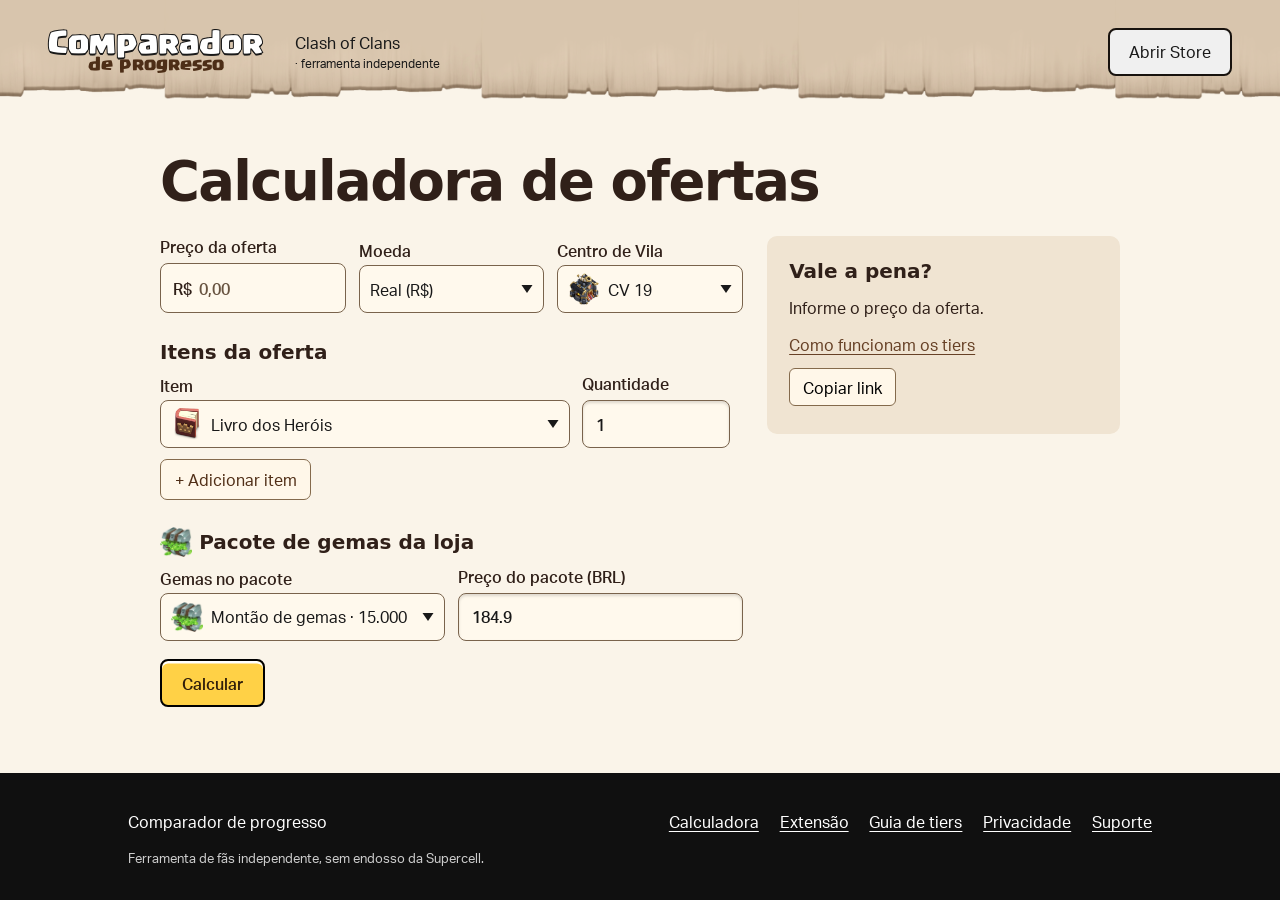
==== commit ef08b828: "feat: share editable offer calculations and fixed gem packs" ====
--- a/calculadora/index.html
+++ b/calculadora/index.html
@@ -1,4 +1,4 @@
 <!doctype html>
-<html lang="pt-BR"><head><meta charset="utf-8"><meta name="viewport" content="width=device-width, initial-scale=1"><title>Calculadora de ofertas · Comparador de progresso</title><link rel="icon" href="../assets/icon.png"><link rel="stylesheet" href="../assets/shell.css">  <script type="module" crossorigin src="./assets/index-C0jop_pj.js"></script>
-  <link rel="stylesheet" crossorigin href="./assets/index-DadB7E-t.css">
+<html lang="pt-BR"><head><meta charset="utf-8"><meta name="viewport" content="width=device-width, initial-scale=1"><title>Calculadora de ofertas · Comparador de progresso</title><link rel="icon" href="../assets/icon.png"><link rel="stylesheet" href="../assets/shell.css">  <script type="module" crossorigin src="./assets/index-D-BgqcLa.js"></script>
+  <link rel="stylesheet" crossorigin href="./assets/index-DaRfvKEQ.css">
 </head><body><div id="app"></div></body></html>
--- a/assets/shell.css
+++ b/assets/shell.css
@@ -21,7 +21,7 @@
   color: #302019;
 }
 .public-header {
-  background: #deceba url("./topbar.png") bottom / auto 100% repeat-x;
+  background: transparent url("./topbar.png") bottom / auto 100% repeat-x;
   padding: 0 clamp(1rem, 4vw, 3rem);
   color: #191919;
 }
--- a/calculadora/assets/index-DaRfvKEQ.css
+++ b/calculadora/assets/index-DaRfvKEQ.css
@@ -0,0 +1 @@
+[data-select-viewport],[data-combobox-viewport]{scrollbar-width:none!important;-ms-overflow-style:none!important;-webkit-overflow-scrolling:touch!important}[data-combobox-viewport]::-webkit-scrollbar{display:none!important}[data-select-viewport]::-webkit-scrollbar{display:none!important}.village-select-trigger{text-align:start;align-items:center;gap:8px;inline-size:100%;display:flex}.pv-select selectedcontent{min-inline-size:0}.pv-select selectedcontent>span,.village-select-value.svelte-rdibyp{text-overflow:ellipsis;white-space:nowrap;flex:1;min-inline-size:0;overflow:hidden}.village-select-menu{z-index:70;inline-size:var(--bits-select-anchor-width);max-block-size:min(340px, 50dvh, var(--bits-select-content-available-height))}.village-select-check.svelte-rdibyp{flex:0 0 1em}img.svelte-rdibyp,svg.svelte-rdibyp{flex-shrink:0}img.svelte-rdibyp{object-fit:contain}.multiplier.svelte-lhz1iq{font-variant-numeric:tabular-nums;font-size:1.55rem;font-weight:700}.price-field.svelte-lhz1iq{background:#fff9ed;border:1px solid #79634c;border-radius:8px;align-items:center;gap:.45rem;padding-inline-start:.75rem;display:flex}.price-field.svelte-lhz1iq input:where(.svelte-lhz1iq){box-shadow:none;font-variant-numeric:tabular-nums;background:0 0;border:0;padding-inline-start:0}.price-field.svelte-lhz1iq:focus-within{outline:2px solid #463520}.price-field.svelte-lhz1iq input:where(.svelte-lhz1iq):focus{outline:none}.calculate.svelte-lhz1iq{color:#301e0b;background:#ffd146;margin-top:1.15rem}.share.svelte-lhz1iq{cursor:pointer;background:#fff7e9;border:1px solid #846a4c;border-radius:6px;margin:.85rem 0 .35rem;padding:.45rem .8rem;display:block}#app{flex-direction:column;flex:1;display:flex}main.svelte-lhz1iq{background:0 0;width:min(100%,66rem);margin:0 auto;padding:clamp(1rem,4vw,3rem)}h1.svelte-lhz1iq{letter-spacing:-.03em;margin:0 0 1.5rem;font:750 clamp(2rem,5vw,3.4rem)/1.1 system-ui,sans-serif}h2.svelte-lhz1iq{margin:1.6rem 0 .5rem;font:700 1.25rem/1.3 system-ui,sans-serif}p.svelte-lhz1iq{margin:.4rem 0 .85rem}.workspace.svelte-lhz1iq{grid-template-columns:minmax(0,1.65fr) minmax(0,1fr);align-items:start;gap:1.5rem;display:grid}.entry.svelte-lhz1iq{padding:0}.gem-heading.svelte-lhz1iq{align-items:center;gap:.45rem;display:flex}.gem-heading.svelte-lhz1iq img:where(.svelte-lhz1iq){object-fit:contain}aside.svelte-lhz1iq{background:#f0e4d2;border-radius:10px;padding:1.4rem}aside.svelte-lhz1iq h2:where(.svelte-lhz1iq){margin:0 0 .65rem}aside.svelte-lhz1iq a:where(.svelte-lhz1iq){color:#674126}.fields.svelte-lhz1iq,.item-row.svelte-lhz1iq{grid-template-columns:repeat(3,minmax(0,1fr));align-items:end;gap:.8rem;display:grid}.pack.svelte-lhz1iq{grid-template-columns:1fr 1fr}.item-row.svelte-lhz1iq{grid-template-columns:minmax(0,1fr) minmax(6rem,.36fr) auto}.item-row.svelte-lhz1iq+.item-row:where(.svelte-lhz1iq){margin-top:.6rem}label.svelte-lhz1iq{margin:0 0 .25rem}.fields.svelte-lhz1iq>label:where(.svelte-lhz1iq),.item-row.svelte-lhz1iq>label:where(.svelte-lhz1iq){margin:0}.add.svelte-lhz1iq,.remove.svelte-lhz1iq{color:#512f17;cursor:pointer;background:#fff7e9;border:1px solid #846a4c;border-radius:7px;padding:.55rem .85rem}.add.svelte-lhz1iq{margin-top:.7rem}.remove.svelte-lhz1iq{min-height:48px}.answer.svelte-lhz1iq{align-items:center;gap:.75rem;display:flex}.shield.svelte-lhz1iq{background:var(--pv-tier-bg);color:var(--pv-tier-ink);font:500 1.7rem var(--coc-font-display);clip-path:polygon(0 0,100% 0,100% 78%,50% 100%,0 78%);padding:.4rem .65rem .65rem}@media (width<=48rem){.workspace.svelte-lhz1iq{grid-template-columns:1fr}.fields.svelte-lhz1iq{grid-template-columns:repeat(2,minmax(0,1fr))}.fields.svelte-lhz1iq>div:where(.svelte-lhz1iq):last-child{grid-column:1/-1}.item-row.svelte-lhz1iq{grid-template-columns:minmax(0,1fr) 5.6rem auto;gap:.35rem}}@font-face{font-family:Clash;src:url(./clash-regular-ANEFPKZR-IhyAmrlU.woff2)format("woff2");font-weight:500;font-display:swap}@font-face{font-family:SupercellText-Regular;src:url(./supercelltext_w_rg.2d4de3c7-CEm046-Q.woff2)format("woff2");font-weight:400;font-display:swap}@font-face{font-family:SupercellText-Medium;src:url(./supercelltext_w_md.01ac8b8d-G0GqJpos.woff2)format("woff2");font-weight:400;font-display:swap}@font-face{font-family:SupercellText-Bold;src:url(./supercelltext_w_bd.8c3b5392-Ez0agVnE.woff2)format("woff2");font-weight:400;font-display:swap}:root{--coc-paper:#d7c4ac;--coc-paper-light:#deceba;--coc-paper-deep:#cfb69b;--coc-wood:#4d2e17;--coc-wood-light:#744a2b;--coc-gold:#ffd146;--coc-gold-deep:#df9316;--coc-green:#85c03f;--coc-green-light:#d3ebb7;--coc-green-deep:#366c1b;--coc-sky:#d1e9f8;--coc-sky-deep:#95cff3;--coc-ink:#191919;--coc-white:#fff;--coc-stone:#f0f0f0;--coc-game-frame:#685851;--coc-game-stone:#e8e8e0;--coc-game-copy:#fff9cf;--coc-focus:#273b52;--coc-brand-red:#b91f37;--black:#000;--coc-space-2xs:4px;--coc-space-xs:6px;--coc-space-s:10px;--coc-space-m:16px;--coc-space-l:26px;--coc-space-xl:42px;--coc-space-2xl:68px;--coc-space-3xl:110px;--coc-space-fluid:clamp(26px, 18.73px + 1.94vw, 42px);--coc-radius-button:8px;--coc-radius-game-button:12px;--coc-radius-card:16px;--coc-radius-id:40px;--coc-font-display:"Clash", system-ui, sans-serif;--coc-font-headline:"Clash", system-ui, sans-serif;--coc-font-title:"Clash", system-ui, sans-serif;--coc-font-body:"SupercellText-Regular", system-ui, sans-serif;--coc-font-lead:"SupercellText-Regular", system-ui, sans-serif;--coc-font-caption:"SupercellText-Regular", system-ui, sans-serif;--coc-font-label:"SupercellText-Medium", system-ui, sans-serif;--coc-font-strong:"SupercellText-Bold", system-ui, sans-serif;--coc-font-medium:"SupercellText-Medium", system-ui, sans-serif;--coc-font-bold:"SupercellText-Bold", system-ui, sans-serif;--coc-shadow-card:0 2px 0 #000, 0 10px 30px #0003, inset 0 4px #ffffff40;--coc-shadow-button-gold:inset 0 -3px var(--coc-gold-deep), inset 0 2.5px #fff, 0 3px #000;--coc-shadow-button-stone:inset 0 2.5px #fff;--coc-shadow-button-dark:inset 0 3px #4d4d4d;--coc-shadow-field:inset 0 2px 3px #0002;--coc-shadow-dialog:0 20px 70px #0006;--coc-shadow-toast:0 6px 24px #0004;--coc-shadow-image-control:0 2px 8px #0005, inset 0 2px #fff;--coc-shadow-button-green:0 4px 0 2px #0003;--coc-shadow-button-green-inset:inset 0 0 3px .5px #ffffff3b;--coc-shadow-header-action:inset 0 2px 0 var(--coc-white), inset 0 -3px 0 #b9ad9b, 0 3px 0 #715338, 0 6px 7px #39201050;--coc-shadow-header-action-pressed:inset 0 1px 0 var(--coc-white), inset 0 -1px 0 #b9ad9b, 0 1px 0 #715338, 0 2px 3px #39201040;--coc-shadow-game-text:0 1px 1px var(--coc-ink);--coc-shadow-battle-tile:0 2px 1.5px #0004;--coc-shadow-parchment-header:0 1px 0 color-mix(in srgb, var(--coc-wood) 28%, transparent), 0 2px 5px color-mix(in srgb, var(--coc-wood) 8%, transparent);--coc-shadow-side-navigation-panel:2px 2px 5px #0005;--coc-shadow-side-navigation-row:0 2px 2px #0004;--coc-shadow-side-navigation-label:0 1px 1px var(--coc-ink);--coc-shadow-side-navigation-bevel:inset 0 1px 0 color-mix(in srgb, var(--coc-paper-light) 42%, transparent), inset 0 -2px 0 color-mix(in srgb, var(--coc-ink) 35%, transparent);--coc-brand-text-shadow:0 .05em 0 var(--coc-brand-red), -.015em .07em 0 var(--coc-brand-red), .015em .07em 0 var(--coc-brand-red);--coc-image-backdrop:color-mix(in srgb, var(--coc-ink) 95%, transparent);--coc-gold-gradient:linear-gradient(181deg, #ffe28c 1.75%, #fdfdc1 17.92%, #fcf9e6 35.56%, #fdfdc1 42.42%, var(--coc-gold) 79.18%, #ffb446 97.31%);--wood-surface:radial-gradient(50% 38.93% at 50% 47.22%, var(--coc-wood-light), var(--coc-wood));--sky-panel:linear-gradient(var(--coc-sky), #b0daf5 87.5%, var(--coc-sky-deep));--coc-green-gradient:linear-gradient(180deg, var(--coc-green-light), var(--coc-green) 40%, var(--coc-green-deep));--coc-green-face:linear-gradient(180deg, #7fc427, #58a221);--coc-green-shine:linear-gradient(180deg, #d0e878, #98d040ba);--coc-button-sheen:linear-gradient(110deg in oklab, transparent 30%, #fff8 48%, transparent 66%);--coc-button-stone-hover:#fff9ed;--coc-button-dark-hover:#292929;--coc-button-subtle-hover:color-mix(in oklab, currentColor 10%, transparent);--coc-header-depth:drop-shadow(0 3px 2px #24130880) drop-shadow(0 10px 9px #1c0f0870);--coc-header-brand-depth:drop-shadow(0 2px 1px #704126) drop-shadow(0 5px 3px #39201070);--coc-history-header:linear-gradient(135deg, color-mix(in srgb, var(--coc-brand-red), var(--coc-ink) 35%), var(--coc-brand-red));--history-trophy-well:linear-gradient(180deg, color-mix(in srgb, var(--coc-ink) 18%, var(--coc-paper)), color-mix(in srgb, var(--coc-ink) 10%, var(--coc-paper)));--coc-side-navigation-hover:brightness(.96);--coc-border:2.5px solid #000;--coc-history-divider:1px solid color-mix(in srgb, var(--coc-wood) 24%, transparent);--coc-side-navigation-outline:1px solid var(--coc-ink);--coc-duration-fast:.15s;--coc-duration-button:.2s;--coc-duration-panel:.65s;--coc-easing-panel:cubic-bezier(.94, .01, .41, .99);--animate-flare-demo:coc-flare 1.6s ease-in-out infinite;--animate-rotate-demo:coc-spin 10s linear infinite;--animate-shine-recipe:coc-shine 6s cubic-bezier(.96, 0, .25, .84) infinite;--animate-spinner-demo:coc-spin .8s linear infinite;--coc-duration-sheen:.45s}.coc-title{color:var(--coc-white);font-family:var(--coc-font-display);letter-spacing:-.03em;text-wrap:balance;paint-order:stroke fill;-webkit-text-stroke:.075em #000;text-shadow:0 .05em #000,-.015em .07em #000,.015em .07em #000;margin:0;font-weight:500;line-height:1.15}.coc-brand .coc-title{-webkit-text-stroke-color:var(--coc-brand-red);text-shadow:var(--coc-brand-text-shadow)}.coc-button{border:var(--coc-border);border-radius:var(--coc-radius-button);background:var(--coc-stone);color:#000;min-height:48px;box-shadow:var(--coc-shadow-button-stone);font:16px / 1.2 var(--coc-font-medium);cursor:pointer;transition:scale var(--coc-duration-button) ease-in-out, filter var(--coc-duration-fast) ease, background-color var(--coc-duration-fast) ease;justify-content:center;align-items:center;gap:10px;padding:10px 20px;text-decoration:none;display:inline-flex;position:relative}.coc-selection-label{min-width:0;display:inline-grid}.coc-selection-label>span,.coc-button-slot-label{text-box:trim-both cap alphabetic}.coc-selection-label>span,.coc-selection-label:before,.coc-selection-label:after{grid-area:1/1;align-self:center}.coc-selection-label:before,.coc-selection-label:after{content:attr(data-label);visibility:hidden}.coc-selection-label:after{font:16px / 1.2 var(--coc-font-medium);letter-spacing:normal}.coc-button--sm .coc-selection-label:after{font-size:14px}.coc-button--gold,.coc-button--green,.coc-button--stone[aria-pressed=true],.coc-selection-label:before{color:#fff;font-family:var(--coc-font-display);letter-spacing:-.03em;-webkit-text-stroke:.09em #000;paint-order:stroke fill;text-shadow:0 .125em #000,-.03em .125em #000,.03em .125em #000;font-size:20px;font-weight:500;overflow:hidden}.coc-button--stone[aria-pressed=true],.coc-selection-label:before{font-size:var(--text-label)}.coc-button--gold{isolation:isolate;background:var(--coc-gold-gradient);box-shadow:var(--coc-shadow-button-gold)}.coc-button--gold:not(:disabled):after{content:"";z-index:-1;pointer-events:none;background:var(--coc-button-sheen);position:absolute;inset:0;transform:translate(-100%)}.coc-button--gold:not(:disabled):is(:hover,:focus-visible):after{transition:transform var(--coc-duration-sheen) ease-out;transform:translate(100%)}.coc-button--green{isolation:isolate;background:var(--coc-green-gradient);box-shadow:var(--coc-shadow-button-green);text-align:center;text-wrap:balance}.coc-button--green:is(:not(:disabled),[aria-busy=true]):before,.coc-button--green:is(:not(:disabled),[aria-busy=true]):after{content:"";z-index:-1;pointer-events:none;position:absolute}.coc-button--green:is(:not(:disabled),[aria-busy=true]):before{border-radius:inherit;background:var(--coc-green-face);box-shadow:var(--coc-shadow-button-green-inset);inset:2px}.coc-button--green:is(:not(:disabled),[aria-busy=true]):after{border-radius:var(--coc-radius-button);background:var(--coc-green-shine);opacity:.75;height:50%;transition:opacity var(--coc-duration-button) ease-out;inset-block-start:6px;inset-inline:6px}.coc-button--gold svg,.coc-button--stone[aria-pressed=true] svg{color:var(--coc-ink)}.coc-button--dark{box-shadow:var(--coc-shadow-button-dark);color:#fff;background:#000}.coc-button--id{border-radius:var(--coc-radius-id);color:#fff;box-shadow:none;font-family:var(--coc-font-bold);background:#000;border:0;padding-inline:24px}@media (hover:hover){.coc-button:not(:disabled):hover{filter:brightness(1.04)}}.coc-button:not(:disabled):focus-visible{filter:brightness(1.04)}.coc-button--stone:not(:disabled):is(:hover,:focus-visible){background-color:var(--coc-button-stone-hover)}.coc-button:is(.coc-button--dark,.coc-button--id):not(:disabled):is(:hover,:focus-visible){background-color:var(--coc-button-dark-hover)}.coc-button--green:not(:disabled):is(:hover,:focus-visible):after{opacity:1}.coc-button:not(:disabled):active{scale:.97}.coc-button:disabled:not([aria-busy=true]){cursor:not-allowed;color:#504537;text-shadow:none;-webkit-text-stroke:0;background:#c7bca9;border-color:#8b7a65;box-shadow:inset 0 2px #ffffff80}.coc-button[aria-busy=true]{cursor:progress}.coc-button:focus-visible{outline:3px solid var(--coc-focus);outline-offset:5px}.coc-spinner{width:17px;height:17px;animation:var(--animate-spinner-demo);border:2px solid;border-right-color:#0000;border-radius:50%}.coc-button--gold .coc-spinner{color:var(--coc-ink)}.paper-surface{background:var(--coc-paper)}.wood-surface{background:var(--wood-surface);color:#fff}@media (prefers-reduced-motion:reduce){.coc-button{transition:none}.coc-button:not(:disabled):hover,.coc-button:not(:disabled):active{scale:1}.coc-button--gold:not(:disabled):is(:hover,:focus-visible):after{opacity:.3;transition:none;transform:none}.coc-button--green:after{transition:none}.coc-spinner{opacity:.7;border-right-color:currentColor;animation:none}}:where(.coc-action):not(:disabled){cursor:pointer}.coc-action:disabled{cursor:not-allowed}:where(.coc-action):focus-visible{outline:3px solid var(--coc-focus);outline-offset:5px}.coc-card{border:var(--coc-border);border-radius:var(--coc-radius-card);background:var(--coc-paper-light);box-shadow:var(--coc-shadow-card)}.coc-tooltip{border:var(--coc-border)}.coc-button--sm{min-height:40px;padding:8px 14px;font-size:14px}.coc-button--ghost,.coc-button--text{box-shadow:none;color:inherit;font:inherit;-webkit-text-stroke:0;text-shadow:none;background:0 0;border:0}.coc-button--ghost{padding:0}.coc-button--text{text-underline-offset:4px;min-height:44px;padding:0;text-decoration:underline}.coc-button--icon{border-radius:var(--coc-radius-button);flex:none;width:44px;height:44px;min-height:44px;padding:0}.coc-button:is(.coc-button--ghost,.coc-button--text):not(:disabled):is(:hover,:focus-visible),.coc-toggle:not(:disabled):is(:hover,:focus-visible){background-color:var(--coc-button-subtle-hover)}.coc-button--text:not(:disabled):is(:hover,:focus-visible){text-decoration-thickness:2px}.coc-input,.coc-select{border:var(--coc-border);border-radius:var(--coc-radius-button);min-width:0;min-height:44px;color:var(--coc-ink);box-shadow:var(--coc-shadow-field);font-family:var(--coc-font-body);background:#fff9ed;padding:10px 14px}.coc-input::placeholder{color:#665a4b}.coc-input.field-error{border-color:#ffc1b4;outline:2px solid #b53521}.coc-input.field-success{border-color:#91df89}.coc-input:disabled,.coc-select:disabled{opacity:.65;cursor:not-allowed}.pv-select{box-sizing:border-box;color:#191919;min-block-size:48px;min-inline-size:0;font:inherit;cursor:pointer;background-color:#fff9ed;border:1px solid #79634c;border-radius:8px;padding:6px 10px}.pv-select:focus-visible{outline-offset:2px;outline:3px solid #273b52}.pv-select:disabled{opacity:.65;cursor:not-allowed}@supports (appearance:base-select) and selector(select::picker(select)){select.pv-select{appearance:base-select}select.pv-select::picker(select){appearance:base-select}select.pv-select{background-image:none;align-items:center;gap:8px;display:flex}.pv-select::picker-icon{color:currentColor;flex:none;margin-inline-start:auto}.pv-select::picker(select){box-sizing:border-box;inline-size:anchor-size(width);overscroll-behavior:contain;color:#191919;--lightningcss-light:initial;--lightningcss-dark: ;color-scheme:light;background:#fff9ed;border:1px solid #79634c;border-radius:8px;max-block-size:min(340px,50dvh);max-inline-size:calc(100vw - 24px);margin-block:4px;padding:4px;font:16px/1.4 SupercellText-Regular,system-ui,sans-serif;overflow:auto;box-shadow:0 8px 24px #24140840}.pv-select :is(option,selectedcontent){align-items:center;gap:8px;display:flex}.pv-select option{box-sizing:border-box;min-block-size:44px;font:inherit;white-space:normal;overflow-wrap:anywhere;cursor:pointer;border-radius:6px;padding:6px 8px}.pv-select option:enabled:is(:hover,:focus-visible){color:#241408;background:#f2dfb6}.pv-select option:disabled{cursor:not-allowed}@media (forced-colors:active){.pv-select option:focus-visible{outline-offset:-2px;outline:2px solid highlight}}}.pv-select-list{box-sizing:border-box;overscroll-behavior:contain;color:#191919;background:#fff9ed;border:1px solid #79634c;border-radius:8px;max-block-size:min(340px,50dvh);max-inline-size:calc(100vw - 16px);padding:4px;font:16px/1.4 SupercellText-Regular,system-ui,sans-serif;overflow:auto;box-shadow:0 8px 24px #24140840}.pv-select-popup{margin:0;position:fixed;inset:auto}.pv-select-option{box-sizing:border-box;overflow-wrap:anywhere;cursor:pointer;border-radius:6px;align-items:center;gap:8px;min-block-size:44px;padding:6px 8px;display:flex}.pv-select-popup .pv-select-option:before{content:"";flex:none;inline-size:1ch}.pv-select-popup .pv-select-option[aria-selected=true]:before{content:"✓"}.pv-select-option[aria-disabled=true]{opacity:.65;cursor:not-allowed}.pv-select-option:not([aria-disabled=true]):is(:hover,[data-highlighted]){color:#241408;background:#f2dfb6}@media (forced-colors:active){.pv-select-option[data-highlighted]{outline-offset:-2px;outline:2px solid highlight}}select.pv-select[data-picker=popover],.pv-focus-panel select.pv-select[data-picker=popover]{appearance:none;background-image:url("data:image/svg+xml,%3Csvg xmlns='http://www.w3.org/2000/svg' width='12' height='10' viewBox='0 0 12 10'%3E%3Cpath d='M.5 1h11L6 9z' fill='%23191919'/%3E%3C/svg%3E");background-position:right 10px center;background-repeat:no-repeat;padding-inline-end:32px}@media (forced-colors:active){select.pv-select[data-picker=popover]{appearance:auto;background-image:none}}:root{font-family:var(--coc-font-body);color:var(--coc-ink);background:var(--coc-paper);--lightningcss-light:initial;--lightningcss-dark: ;color-scheme:light;font-synthesis:none;--scrollbar-thumb:var(--coc-wood-light);--scrollbar-track:var(--coc-paper-light)}*{box-sizing:border-box;scrollbar-color:var(--scrollbar-thumb) var(--scrollbar-track)}body{min-inline-size:320px;margin:0}button,input,select,textarea{font:inherit}button,a{touch-action:manipulation}input,select,textarea{border-radius:var(--coc-radius-button);min-block-size:48px;inline-size:100%;min-inline-size:0;color:var(--coc-ink);box-shadow:var(--coc-shadow-field);caret-color:var(--coc-wood);background:#fff9ed;border:1px solid #79634c;padding:.65rem .8rem;font-size:max(1rem,1em)}input::placeholder,textarea::placeholder{color:#685441}input:user-invalid{outline:2px solid #9a2818}textarea{resize:vertical;min-block-size:8rem}label{font-family:var(--coc-font-medium);gap:.4rem;margin-block:.9rem;display:grid}.select-field{gap:.4rem;min-inline-size:0;margin-block:.9rem;display:grid}.select-field>label{margin:0}fieldset{border:1px solid #9e876c;border-radius:.5rem;min-inline-size:0;margin:1.5rem 0;padding:1rem}legend{font-family:var(--coc-font-bold);padding-inline:.35rem}.check{min-block-size:48px;font-family:var(--coc-font-body);align-items:center;gap:.65rem;margin-block:.25rem;display:flex}.check input,.filter-option input{block-size:20px;min-block-size:20px;inline-size:20px;accent-color:var(--coc-wood);flex-shrink:0}h1,h2,h3{text-wrap:balance}h3{font-family:var(--coc-font-display);margin-block:2rem .75rem;font-size:1.3rem;font-weight:500}p,li{overflow-wrap:anywhere;line-height:1.6}p{max-inline-size:70ch;margin-block:.75rem}ul{padding-inline-start:1.3rem}a{color:inherit;text-underline-offset:.2em}:focus-visible{outline:3px solid var(--coc-focus);outline-offset:4px}.wood-surface :focus-visible{outline-color:var(--coc-gold)}::selection{background:var(--coc-gold);color:var(--coc-ink);text-shadow:none;-webkit-text-stroke:0}.skip-link{z-index:10;background:#fff;padding:1rem;position:fixed;inset-block-start:-10rem;inset-inline-start:1rem}.skip-link:focus{inset-block-start:1rem}.site-header{background:var(--coc-paper-light) url(./topbar-bg-6Y3OFGZM-4P7U9pgj.png) bottom / auto 100% repeat-x;filter:var(--coc-header-depth);z-index:1;padding:1rem 2rem 1.5rem;position:relative}.header-inner{align-items:center;gap:2rem;max-inline-size:1560px;margin-inline:auto;display:flex}.header-inner>a:last-child{margin-inline-start:auto}.header-inner>p{font-family:var(--coc-font-medium)}.header-inner>p span{font-size:.75rem;font-family:var(--coc-font-body);display:block}.brand{text-decoration:none;display:grid}.brand .coc-title{font-size:1.5rem}.brand>span:last-child{text-align:center;font-family:var(--coc-font-display);color:var(--coc-wood);font-size:.85rem}.app-layout{grid-template-columns:228px minmax(0,1fr);min-block-size:calc(100dvh - 110px);display:grid}.sidebar{isolation:isolate;padding:2.3rem 1rem;position:relative}.sidebar:before{content:"";z-index:-1;opacity:.04;pointer-events:none;background:url(./coc-pattern-76VC2TEU-bi3XnFqh.png) 50%/200px;position:absolute;inset:0}.sidebar nav{gap:.6rem;display:grid}.nav-link{text-align:start;color:#fff;cursor:pointer;background:#603d24;border:1px solid #2b180c;border-radius:8px;min-block-size:52px;padding:.7rem 1rem;box-shadow:inset 0 1px #ffffff30,0 2px 3px #0003}.nav-link[aria-current=page]{background:var(--coc-gold-gradient);color:var(--coc-ink);font-family:var(--coc-font-bold)}.nav-link:hover{filter:brightness(1.1)}.sidebar-copy{color:#f4debc;margin-block-start:4rem;padding-inline:.5rem}.sidebar-copy p{font-family:var(--coc-font-display);font-size:1.3rem}main{background:url([data-uri]) center / 768px repeat var(--coc-paper);min-inline-size:0;padding:2.3rem clamp(1rem,3vw,3rem)}.workspace-top h1{font-size:clamp(1.8rem,1.25rem + 1.7vw,2.6rem)}.workspace-top p{color:#5a402b}.profile-bar,.offers-toolbar,.section-heading{flex-wrap:wrap;justify-content:space-between;align-items:center;gap:1rem;display:flex}.profile-bar{border-block-end:1px solid #a18a6d;margin-block-end:1.5rem;padding-block:.25rem 1.2rem}.profile-bar .select-field{flex:0 30rem;min-inline-size:min(100%,260px);margin:0}.offers-toolbar{margin-block-end:1.5rem}.offers-toolbar search{flex:240px;max-inline-size:30rem}.offers-toolbar label{margin:0}.paper-panel{background:var(--coc-paper-light);border:var(--coc-border);border-radius:var(--coc-radius-card);box-shadow:var(--coc-shadow-card);min-inline-size:0;margin-block-end:1.5rem;padding:clamp(1rem,2vw,2rem)}.paper-panel h2{font-size:clamp(1.5rem,1.3rem + .6vw,2rem)}.welcome{grid-template-columns:minmax(0,1fr) 230px;align-items:center;gap:2rem;padding-block:3rem;display:grid}.welcome h2{font-size:clamp(2rem,1.4rem + 2vw,3rem)}.welcome img{object-fit:contain;aspect-ratio:1;block-size:auto;inline-size:100%}.welcome p{max-inline-size:56ch}.offer-layout{grid-template-columns:minmax(230px,.8fr) minmax(0,1.5fr);align-items:start;gap:1.5rem;display:grid}.offer-list{min-inline-size:0}.offer-card{text-align:start;border:var(--coc-border);border-radius:var(--coc-radius-card);background:var(--coc-paper-light);inline-size:100%;color:var(--coc-ink);box-shadow:var(--coc-shadow-card);cursor:pointer;gap:.7rem;margin-block-end:1rem;padding:1.1rem;display:grid}.offer-card[aria-pressed=true]{outline:3px solid var(--coc-wood);outline-offset:2px;background:#f2dfb6}.offer-card:hover{background-color:#edddc5}.offer-card-name{font-family:var(--coc-font-display);font-size:1.1rem}.offer-card-items{font-size:.85rem;line-height:1.6}.offer-card-bottom{flex-wrap:wrap;justify-content:space-between;align-items:center;gap:.75rem;display:flex}.offer-card small{color:#5b4029;font-size:.7rem}.filter-group{border:0;gap:.3rem;margin-block:0 1rem;padding:0;display:flex}.filter-option{flex:1;margin:0;position:relative}.filter-option input{opacity:0;inline-size:1px;position:absolute}.filter-option span{cursor:pointer;background:#e9d7bd;border:1px solid #80664c;border-radius:.5rem;place-items:center;min-block-size:48px;padding:.75rem .5rem;display:grid}.filter-option input:checked+span{background:var(--coc-wood);color:#fff}.filter-option input:focus-visible+span{outline:3px solid var(--coc-focus);outline-offset:3px}.contents{border-block:1px solid #a18a6d;margin:0;padding:1rem 0;list-style:none}.contents li{padding-block:.3rem}.price{font-family:var(--coc-font-bold);font-size:1.3rem}.tier{font-family:var(--coc-font-medium);background:#f3e6d2;border:1px solid #9c8467;border-radius:.5rem;padding:.5rem .7rem;font-size:.8rem;display:inline-block}.hint,.page-footer{color:#5b4029;font-size:.8rem}.scenario-label{border-block-end:1px solid #a18a6d;padding-block:1rem}.actions{flex-wrap:wrap;align-items:center;gap:.8rem;margin-block:1rem;display:flex}.form-grid{grid-template-columns:repeat(auto-fit,minmax(min(100%,220px),1fr));column-gap:1rem;display:grid}.form-grid>*{min-inline-size:0}.inline-controls{flex-wrap:wrap;gap:1.5rem;display:flex}.empty{text-align:center;padding-block:2rem}.empty img{object-fit:contain;margin-inline:auto;display:block}.empty p{margin-inline:auto}.error{color:#852813;background:#fff3e3;border:1px solid #a54326;border-radius:.5rem;padding:1rem}.app-status:empty{display:none}.plain-list{padding:0;list-style:none}.plain-list li{border-block-end:1px solid #b6a084;justify-content:space-between;align-items:center;gap:1rem;padding-block:.8rem;display:flex}.plain-list li>span{min-inline-size:0}.plain-list button{flex-shrink:0}.metric-list{font-variant-numeric:tabular-nums;margin-block:1rem}.metric-list>div{border-block-end:1px solid #b6a084;justify-content:space-between;gap:1rem;padding-block:.75rem;display:flex}.metric-list dd{text-align:end;font-family:var(--coc-font-bold);margin:0}.metric-list dt{max-inline-size:70%}details{border-block-start:1px solid #a18a6d;margin-block:1rem;padding-block:1rem}summary{cursor:pointer;font-family:var(--coc-font-medium);min-block-size:2rem;line-height:1.6}.results,.history-summary{margin-block-start:2rem}.page-footer{border-block-start:1px solid #a18a6d;margin-block-start:2rem;padding-block-start:1rem}.code-input{min-block-size:16rem;font-family:ui-monospace,monospace;font-size:.85rem}.sr-only{clip-path:inset(50%);white-space:nowrap;block-size:1px;inline-size:1px;padding:0;position:absolute}.footer-actions{margin-block:2rem}@media (width<=1100px){.app-layout{grid-template-columns:190px minmax(0,1fr)}.offer-layout{grid-template-columns:minmax(210px,.85fr) minmax(0,1.3fr);gap:1rem}.header-inner{gap:1rem}}@media (width<=850px){.app-layout{display:block}.sidebar{padding:.75rem 1rem}.sidebar nav{flex-wrap:wrap;gap:.5rem;display:flex}.nav-link{text-align:center;flex:140px;font-size:.85rem}.sidebar-copy{display:none}.offer-layout{grid-template-columns:minmax(0,1fr)}.offer-list{grid-template-columns:repeat(auto-fit,minmax(min(100%,240px),1fr));gap:1rem;display:grid}.offer-list>fieldset,.offer-list>p{grid-column:1/-1}.offer-card{margin:0}.header-inner>p{display:none}main{padding-block-start:1.5rem}}@media (width<=560px){.site-header{padding-inline:1rem}.header-inner .coc-button{padding-inline:.8rem;font-size:.8rem}.brand .coc-title{font-size:1.2rem}.welcome{grid-template-columns:1fr;padding-block:1.5rem}.welcome img{grid-row:1;inline-size:120px;margin-inline:auto}.welcome h2{font-size:1.9rem}.plain-list li{flex-wrap:wrap}.profile-bar .select-field{flex:100%}.coc-button{max-inline-size:100%}}@media (prefers-reduced-motion:reduce){*,:before,:after{scroll-behavior:auto}}.pv-tier-palette[data-tier=S]{--pv-ribbon-main:#a937d9;--pv-ribbon-light:#df86f5;--pv-ribbon-fold:#62217d;--pv-ribbon-edge:#6b257f;--pv-tier-bg:#c197ed;--pv-tier-light:#e9d3ff;--pv-tier-ink:#26133b}.pv-tier-palette[data-tier=A]{--pv-ribbon-main:#70ac2e;--pv-ribbon-light:#b5df70;--pv-ribbon-fold:#3a661c;--pv-ribbon-edge:#3a661c;--pv-tier-bg:#8ccf68;--pv-tier-light:#ceefbc;--pv-tier-ink:#18390b}.pv-tier-palette[data-tier=B]{--pv-ribbon-main:#388fc5;--pv-ribbon-light:#91d9ee;--pv-ribbon-fold:#25567e;--pv-ribbon-edge:#285375;--pv-tier-bg:#92c3e7;--pv-tier-light:#d9edfc;--pv-tier-ink:#12334e}.pv-tier-palette[data-tier=C]{--pv-ribbon-main:#e5b12e;--pv-ribbon-light:#fff09c;--pv-ribbon-fold:#a36e15;--pv-ribbon-edge:#946113;--pv-tier-bg:#edc858;--pv-tier-light:#fff0ad;--pv-tier-ink:#3d2907}.pv-tier-palette[data-tier=D]{--pv-ribbon-main:#d38431;--pv-ribbon-light:#ffca80;--pv-ribbon-fold:#8b4b20;--pv-ribbon-edge:#8b4b20;--pv-tier-bg:#edaf68;--pv-tier-light:#ffe1bb;--pv-tier-ink:#492703}.pv-tier-palette[data-tier=F]{--pv-ribbon-main:#c85440;--pv-ribbon-light:#f49a7b;--pv-ribbon-fold:#822b25;--pv-ribbon-edge:#822b25;--pv-tier-bg:#ea9b89;--pv-tier-light:#ffd4c9;--pv-tier-ink:#4d160c}
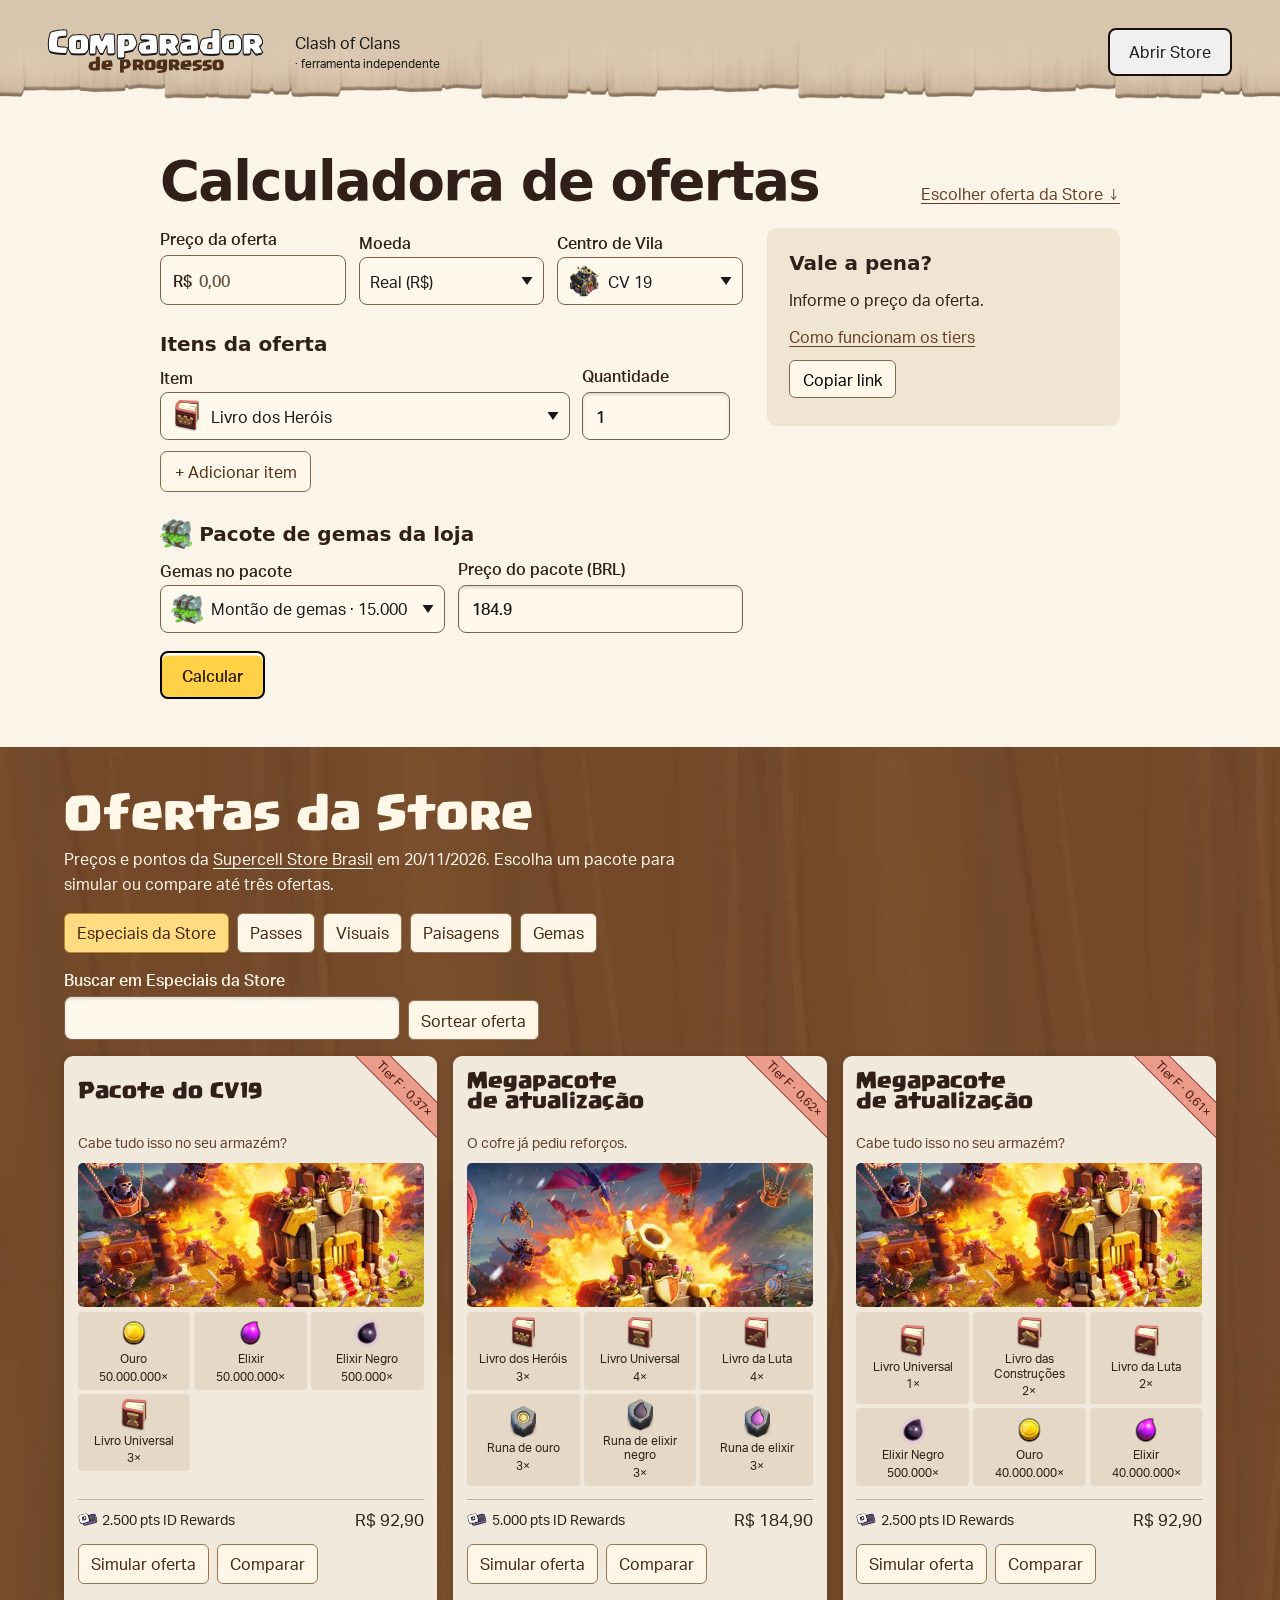
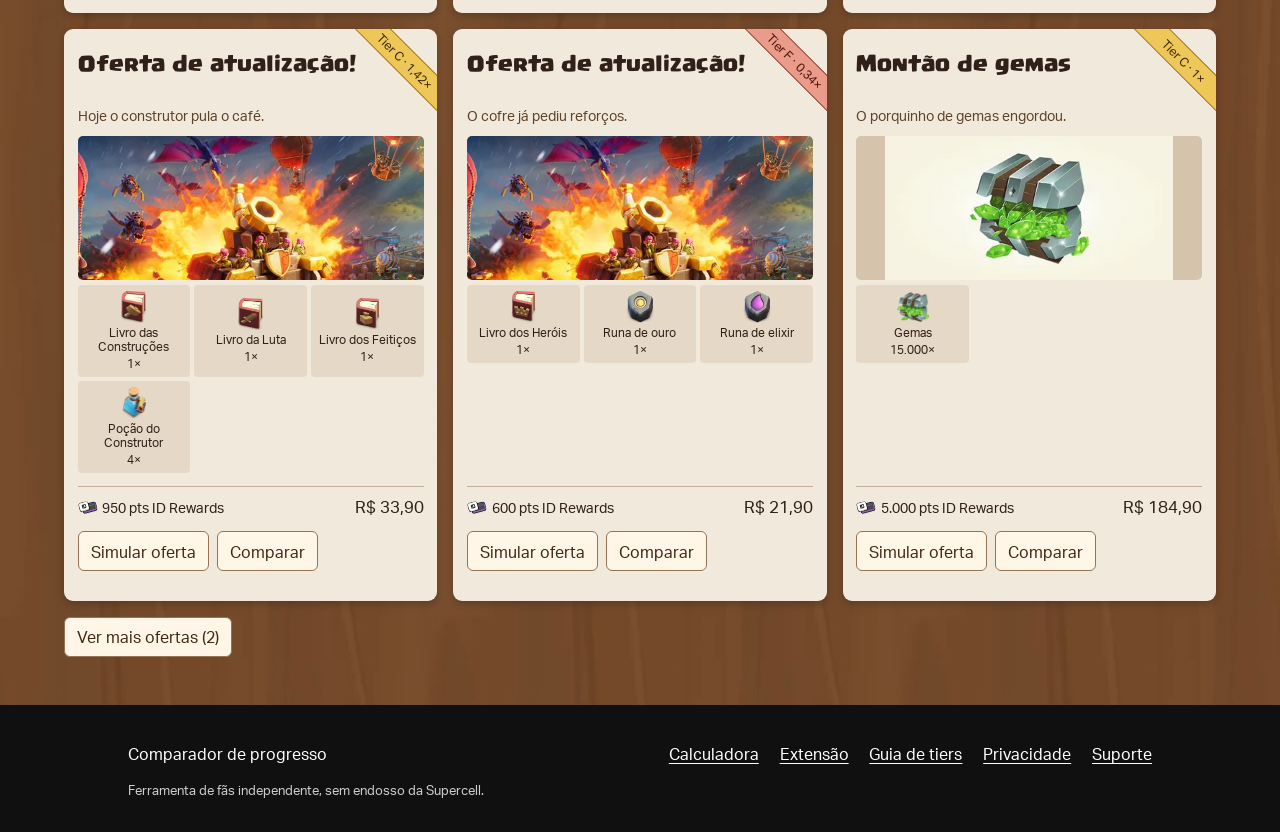
==== commit 4a46e1ba: "feat: compare Clash store offers and estimate ID Rewards points" ====
--- a/calculadora/index.html
+++ b/calculadora/index.html
@@ -1,4 +1,4 @@
 <!doctype html>
-<html lang="pt-BR"><head><meta charset="utf-8"><meta name="viewport" content="width=device-width, initial-scale=1"><title>Calculadora de ofertas · Comparador de progresso</title><link rel="icon" href="../assets/icon.png"><link rel="stylesheet" href="../assets/shell.css">  <script type="module" crossorigin src="./assets/index-D-BgqcLa.js"></script>
-  <link rel="stylesheet" crossorigin href="./assets/index-DaRfvKEQ.css">
+<html lang="pt-BR"><head><meta charset="utf-8"><meta name="viewport" content="width=device-width, initial-scale=1"><title>Calculadora de ofertas · Comparador de progresso</title><link rel="icon" href="../assets/icon.png"><link rel="stylesheet" href="../assets/shell.css">  <script type="module" crossorigin src="./assets/index-DvVlt6ef.js"></script>
+  <link rel="stylesheet" crossorigin href="./assets/index-TkrC40mg.css">
 </head><body><div id="app"></div></body></html>
--- a/calculadora/assets/index-TkrC40mg.css
+++ b/calculadora/assets/index-TkrC40mg.css
@@ -0,0 +1 @@
+[data-select-viewport],[data-combobox-viewport]{scrollbar-width:none!important;-ms-overflow-style:none!important;-webkit-overflow-scrolling:touch!important}[data-combobox-viewport]::-webkit-scrollbar{display:none!important}[data-select-viewport]::-webkit-scrollbar{display:none!important}.village-select-trigger{text-align:start;align-items:center;gap:8px;inline-size:100%;display:flex}.pv-select selectedcontent{min-inline-size:0}.pv-select selectedcontent>span,.village-select-value.svelte-rdibyp{text-overflow:ellipsis;white-space:nowrap;flex:1;min-inline-size:0;overflow:hidden}.village-select-menu{z-index:70;inline-size:var(--bits-select-anchor-width);max-block-size:min(340px, 50dvh, var(--bits-select-content-available-height))}.village-select-check.svelte-rdibyp{flex:0 0 1em}img.svelte-rdibyp,svg.svelte-rdibyp{flex-shrink:0}img.svelte-rdibyp{object-fit:contain}article.svelte-1e3gzg4{color:#302019;background:#f2e9dd;border-radius:9px;flex-direction:column;min-width:0;padding:.85rem;display:flex;position:relative;box-shadow:0 3px 7px #21120642}header.svelte-1e3gzg4,.numbers.svelte-1e3gzg4{justify-content:space-between;align-items:center;gap:.5rem;display:flex}header.svelte-1e3gzg4{min-height:2.8rem;margin-bottom:.5rem}h3.svelte-1e3gzg4{font:500 1.05rem/1.2 var(--coc-font-display);margin:0}article.graded.svelte-1e3gzg4{overflow:hidden}.graded.svelte-1e3gzg4 h3:where(.svelte-1e3gzg4){padding-right:3.2rem}.scene.hero.svelte-1e3gzg4{object-fit:cover}.reward.svelte-1e3gzg4{align-items:center;gap:.3rem;display:inline-flex}.grade.svelte-1e3gzg4{text-align:center;border-block:1px solid var(--pv-ribbon-edge);white-space:nowrap;background:var(--pv-tier-bg);width:9rem;color:var(--pv-tier-ink);border-radius:5px;padding:.25rem .4rem;font-size:.77rem;font-weight:700;position:absolute;top:1.2rem;right:-2.5rem;transform:rotate(45deg)}.hero.svelte-1e3gzg4{object-fit:contain;background:#d6c3ac;border-radius:5px;width:100%;height:9rem}.quip.svelte-1e3gzg4{color:#5e432b;margin:.55rem 0;font-size:.9rem}ul.svelte-1e3gzg4{grid-template-columns:repeat(3,minmax(0,1fr));gap:.25rem;margin:.3rem 0 .8rem;padding:0;list-style:none;display:grid}li.svelte-1e3gzg4{text-align:center;background:#e6d8c6;border-radius:4px;align-content:center;justify-items:center;gap:.18rem;padding:.35rem .12rem;font-size:.75rem;line-height:1.2;display:grid}li.svelte-1e3gzg4 img:where(.svelte-1e3gzg4){object-fit:contain}.numbers.svelte-1e3gzg4{border-top:1px solid #c3ae97;margin-top:auto;padding-top:.65rem;font-size:.85rem}.numbers.svelte-1e3gzg4 strong:where(.svelte-1e3gzg4){font:bold 1.05rem/1.2 var(--coc-font-body)}.inner.svelte-nwg0jp>p:where(.svelte-nwg0jp) a:where(.svelte-nwg0jp){color:inherit;text-underline-offset:.2em}.shelf.svelte-nwg0jp{color:#fff7e7;background:#684322 url(./store-wood-CjhURPMn.webp) top/auto 65rem;padding:clamp(1.25rem,4vw,3rem) 1rem}.inner.svelte-nwg0jp{max-width:72rem;margin:auto}h2.svelte-nwg0jp{font:500 clamp(1.6rem, 3vw, 2.3rem)/1.15 var(--coc-font-display);margin:0}p.svelte-nwg0jp{margin:.5rem 0 1rem}.cards.svelte-nwg0jp{grid-template-columns:repeat(auto-fit,minmax(min(100%,19rem),1fr));gap:1rem;display:grid}.actions.svelte-nwg0jp,nav.svelte-nwg0jp,.search.svelte-nwg0jp{flex-wrap:wrap;align-items:center;gap:.5rem;display:flex}.actions.svelte-nwg0jp{margin-top:.85rem}.search.svelte-nwg0jp{align-items:end;margin-block:1rem}.search.svelte-nwg0jp label:where(.svelte-nwg0jp){width:min(100%,21rem);margin:0}.search.svelte-nwg0jp input:where(.svelte-nwg0jp){min-height:2.55rem}button.svelte-nwg0jp{color:#422813;cursor:pointer;background:#fff6e8;border:1px solid #957453;border-radius:6px;min-height:2.5rem;padding:.45rem .75rem}button[aria-pressed=true].svelte-nwg0jp{background:#ffdb81;border-color:#b88730}button.svelte-nwg0jp:disabled{opacity:.55;cursor:default}.more.svelte-nwg0jp{margin-top:1rem}.comparison.svelte-nwg0jp{color:#322416;background:#fff6e8;border-radius:8px;margin:1rem 0;padding:1rem;overflow:auto}.comparison.svelte-nwg0jp h3:where(.svelte-nwg0jp){margin:0}table.svelte-nwg0jp{border-collapse:collapse;width:100%;font-size:.9rem}td.svelte-nwg0jp,th.svelte-nwg0jp{text-align:left;border-bottom:1px solid #d4c4ae;padding:.45rem}th.svelte-nwg0jp button:where(.svelte-nwg0jp){min-height:0;margin-top:.2rem;font-size:.8rem;display:block}.calc-heading.svelte-lhz1iq{flex-wrap:wrap;justify-content:space-between;align-items:baseline;gap:.65rem;margin-bottom:1rem;display:flex}.calc-heading.svelte-lhz1iq h1:where(.svelte-lhz1iq){margin:0}.browse.svelte-lhz1iq{color:#674126;cursor:pointer;text-underline-offset:.2em;background:0 0;border:0;padding:.4rem 0;text-decoration:underline}.estimate.svelte-lhz1iq{font-size:.8rem}.multiplier.svelte-lhz1iq{font-variant-numeric:tabular-nums;font-size:1.55rem;font-weight:700}.price-field.svelte-lhz1iq{background:#fff9ed;border:1px solid #79634c;border-radius:8px;align-items:center;gap:.45rem;padding-inline-start:.75rem;display:flex}.price-field.svelte-lhz1iq input:where(.svelte-lhz1iq){box-shadow:none;font-variant-numeric:tabular-nums;background:0 0;border:0;padding-inline-start:0}.price-field.svelte-lhz1iq:focus-within{outline:2px solid #463520}.price-field.svelte-lhz1iq input:where(.svelte-lhz1iq):focus{outline:none}.calculate.svelte-lhz1iq{color:#301e0b;background:#ffd146;margin-top:1.15rem}.share.svelte-lhz1iq{cursor:pointer;background:#fff7e9;border:1px solid #846a4c;border-radius:6px;margin:.85rem 0 .35rem;padding:.45rem .8rem;display:block}#app{flex-direction:column;flex:1;display:flex}main.svelte-lhz1iq{background:0 0;width:min(100%,66rem);margin:0 auto;padding:clamp(1rem,4vw,3rem)}h1.svelte-lhz1iq{letter-spacing:-.03em;margin:0 0 1.5rem;font:750 clamp(2rem,5vw,3.4rem)/1.1 system-ui,sans-serif}h2.svelte-lhz1iq{margin:1.6rem 0 .5rem;font:700 1.25rem/1.3 system-ui,sans-serif}p.svelte-lhz1iq{margin:.4rem 0 .85rem}.workspace.svelte-lhz1iq{grid-template-columns:minmax(0,1.65fr) minmax(0,1fr);align-items:start;gap:1.5rem;display:grid}.entry.svelte-lhz1iq{padding:0}.gem-heading.svelte-lhz1iq{align-items:center;gap:.45rem;display:flex}.gem-heading.svelte-lhz1iq img:where(.svelte-lhz1iq){object-fit:contain}aside.svelte-lhz1iq{background:#f0e4d2;border-radius:10px;padding:1.4rem}aside.svelte-lhz1iq h2:where(.svelte-lhz1iq){margin:0 0 .65rem}aside.svelte-lhz1iq a:where(.svelte-lhz1iq){color:#674126}.fields.svelte-lhz1iq,.item-row.svelte-lhz1iq{grid-template-columns:repeat(3,minmax(0,1fr));align-items:end;gap:.8rem;display:grid}.pack.svelte-lhz1iq{grid-template-columns:1fr 1fr}.item-row.svelte-lhz1iq{grid-template-columns:minmax(0,1fr) minmax(6rem,.36fr) auto}.item-row.svelte-lhz1iq+.item-row:where(.svelte-lhz1iq){margin-top:.6rem}label.svelte-lhz1iq{margin:0 0 .25rem}.fields.svelte-lhz1iq>label:where(.svelte-lhz1iq),.item-row.svelte-lhz1iq>label:where(.svelte-lhz1iq){margin:0}.add.svelte-lhz1iq,.remove.svelte-lhz1iq{color:#512f17;cursor:pointer;background:#fff7e9;border:1px solid #846a4c;border-radius:7px;padding:.55rem .85rem}.add.svelte-lhz1iq{margin-top:.7rem}.remove.svelte-lhz1iq{min-height:48px}.answer.svelte-lhz1iq{align-items:center;gap:.75rem;display:flex}.shield.svelte-lhz1iq{background:var(--pv-tier-bg);color:var(--pv-tier-ink);font:500 1.7rem var(--coc-font-display);clip-path:polygon(0 0,100% 0,100% 78%,50% 100%,0 78%);padding:.4rem .65rem .65rem}@media (width<=48rem){.workspace.svelte-lhz1iq{grid-template-columns:1fr}.fields.svelte-lhz1iq{grid-template-columns:repeat(2,minmax(0,1fr))}.fields.svelte-lhz1iq>div:where(.svelte-lhz1iq):last-child{grid-column:1/-1}.item-row.svelte-lhz1iq{grid-template-columns:minmax(0,1fr) 5.6rem auto;gap:.35rem}}@font-face{font-family:Clash;src:url(./clash-regular-ANEFPKZR-IhyAmrlU.woff2)format("woff2");font-weight:500;font-display:swap}@font-face{font-family:SupercellText-Regular;src:url(./supercelltext_w_rg.2d4de3c7-CEm046-Q.woff2)format("woff2");font-weight:400;font-display:swap}@font-face{font-family:SupercellText-Medium;src:url(./supercelltext_w_md.01ac8b8d-G0GqJpos.woff2)format("woff2");font-weight:400;font-display:swap}@font-face{font-family:SupercellText-Bold;src:url(./supercelltext_w_bd.8c3b5392-Ez0agVnE.woff2)format("woff2");font-weight:400;font-display:swap}:root{--coc-paper:#d7c4ac;--coc-paper-light:#deceba;--coc-paper-deep:#cfb69b;--coc-wood:#4d2e17;--coc-wood-light:#744a2b;--coc-gold:#ffd146;--coc-gold-deep:#df9316;--coc-green:#85c03f;--coc-green-light:#d3ebb7;--coc-green-deep:#366c1b;--coc-sky:#d1e9f8;--coc-sky-deep:#95cff3;--coc-ink:#191919;--coc-white:#fff;--coc-stone:#f0f0f0;--coc-game-frame:#685851;--coc-game-stone:#e8e8e0;--coc-game-copy:#fff9cf;--coc-focus:#273b52;--coc-brand-red:#b91f37;--black:#000;--coc-space-2xs:4px;--coc-space-xs:6px;--coc-space-s:10px;--coc-space-m:16px;--coc-space-l:26px;--coc-space-xl:42px;--coc-space-2xl:68px;--coc-space-3xl:110px;--coc-space-fluid:clamp(26px, 18.73px + 1.94vw, 42px);--coc-radius-button:8px;--coc-radius-game-button:12px;--coc-radius-card:16px;--coc-radius-id:40px;--coc-font-display:"Clash", system-ui, sans-serif;--coc-font-headline:"Clash", system-ui, sans-serif;--coc-font-title:"Clash", system-ui, sans-serif;--coc-font-body:"SupercellText-Regular", system-ui, sans-serif;--coc-font-lead:"SupercellText-Regular", system-ui, sans-serif;--coc-font-caption:"SupercellText-Regular", system-ui, sans-serif;--coc-font-label:"SupercellText-Medium", system-ui, sans-serif;--coc-font-strong:"SupercellText-Bold", system-ui, sans-serif;--coc-font-medium:"SupercellText-Medium", system-ui, sans-serif;--coc-font-bold:"SupercellText-Bold", system-ui, sans-serif;--coc-shadow-card:0 2px 0 #000, 0 10px 30px #0003, inset 0 4px #ffffff40;--coc-shadow-button-gold:inset 0 -3px var(--coc-gold-deep), inset 0 2.5px #fff, 0 3px #000;--coc-shadow-button-stone:inset 0 2.5px #fff;--coc-shadow-button-dark:inset 0 3px #4d4d4d;--coc-shadow-field:inset 0 2px 3px #0002;--coc-shadow-dialog:0 20px 70px #0006;--coc-shadow-toast:0 6px 24px #0004;--coc-shadow-image-control:0 2px 8px #0005, inset 0 2px #fff;--coc-shadow-button-green:0 4px 0 2px #0003;--coc-shadow-button-green-inset:inset 0 0 3px .5px #ffffff3b;--coc-shadow-header-action:inset 0 2px 0 var(--coc-white), inset 0 -3px 0 #b9ad9b, 0 3px 0 #715338, 0 6px 7px #39201050;--coc-shadow-header-action-pressed:inset 0 1px 0 var(--coc-white), inset 0 -1px 0 #b9ad9b, 0 1px 0 #715338, 0 2px 3px #39201040;--coc-shadow-game-text:0 1px 1px var(--coc-ink);--coc-shadow-battle-tile:0 2px 1.5px #0004;--coc-shadow-parchment-header:0 1px 0 color-mix(in srgb, var(--coc-wood) 28%, transparent), 0 2px 5px color-mix(in srgb, var(--coc-wood) 8%, transparent);--coc-shadow-side-navigation-panel:2px 2px 5px #0005;--coc-shadow-side-navigation-row:0 2px 2px #0004;--coc-shadow-side-navigation-label:0 1px 1px var(--coc-ink);--coc-shadow-side-navigation-bevel:inset 0 1px 0 color-mix(in srgb, var(--coc-paper-light) 42%, transparent), inset 0 -2px 0 color-mix(in srgb, var(--coc-ink) 35%, transparent);--coc-brand-text-shadow:0 .05em 0 var(--coc-brand-red), -.015em .07em 0 var(--coc-brand-red), .015em .07em 0 var(--coc-brand-red);--coc-image-backdrop:color-mix(in srgb, var(--coc-ink) 95%, transparent);--coc-gold-gradient:linear-gradient(181deg, #ffe28c 1.75%, #fdfdc1 17.92%, #fcf9e6 35.56%, #fdfdc1 42.42%, var(--coc-gold) 79.18%, #ffb446 97.31%);--wood-surface:radial-gradient(50% 38.93% at 50% 47.22%, var(--coc-wood-light), var(--coc-wood));--sky-panel:linear-gradient(var(--coc-sky), #b0daf5 87.5%, var(--coc-sky-deep));--coc-green-gradient:linear-gradient(180deg, var(--coc-green-light), var(--coc-green) 40%, var(--coc-green-deep));--coc-green-face:linear-gradient(180deg, #7fc427, #58a221);--coc-green-shine:linear-gradient(180deg, #d0e878, #98d040ba);--coc-button-sheen:linear-gradient(110deg in oklab, transparent 30%, #fff8 48%, transparent 66%);--coc-button-stone-hover:#fff9ed;--coc-button-dark-hover:#292929;--coc-button-subtle-hover:color-mix(in oklab, currentColor 10%, transparent);--coc-header-depth:drop-shadow(0 3px 2px #24130880) drop-shadow(0 10px 9px #1c0f0870);--coc-header-brand-depth:drop-shadow(0 2px 1px #704126) drop-shadow(0 5px 3px #39201070);--coc-history-header:linear-gradient(135deg, color-mix(in srgb, var(--coc-brand-red), var(--coc-ink) 35%), var(--coc-brand-red));--history-trophy-well:linear-gradient(180deg, color-mix(in srgb, var(--coc-ink) 18%, var(--coc-paper)), color-mix(in srgb, var(--coc-ink) 10%, var(--coc-paper)));--coc-side-navigation-hover:brightness(.96);--coc-border:2.5px solid #000;--coc-history-divider:1px solid color-mix(in srgb, var(--coc-wood) 24%, transparent);--coc-side-navigation-outline:1px solid var(--coc-ink);--coc-duration-fast:.15s;--coc-duration-button:.2s;--coc-duration-panel:.65s;--coc-easing-panel:cubic-bezier(.94, .01, .41, .99);--animate-flare-demo:coc-flare 1.6s ease-in-out infinite;--animate-rotate-demo:coc-spin 10s linear infinite;--animate-shine-recipe:coc-shine 6s cubic-bezier(.96, 0, .25, .84) infinite;--animate-spinner-demo:coc-spin .8s linear infinite;--coc-duration-sheen:.45s}.coc-title{color:var(--coc-white);font-family:var(--coc-font-display);letter-spacing:-.03em;text-wrap:balance;paint-order:stroke fill;-webkit-text-stroke:.075em #000;text-shadow:0 .05em #000,-.015em .07em #000,.015em .07em #000;margin:0;font-weight:500;line-height:1.15}.coc-brand .coc-title{-webkit-text-stroke-color:var(--coc-brand-red);text-shadow:var(--coc-brand-text-shadow)}.coc-button{border:var(--coc-border);border-radius:var(--coc-radius-button);background:var(--coc-stone);color:#000;min-height:48px;box-shadow:var(--coc-shadow-button-stone);font:16px / 1.2 var(--coc-font-medium);cursor:pointer;transition:scale var(--coc-duration-button) ease-in-out, filter var(--coc-duration-fast) ease, background-color var(--coc-duration-fast) ease;justify-content:center;align-items:center;gap:10px;padding:10px 20px;text-decoration:none;display:inline-flex;position:relative}.coc-selection-label{min-width:0;display:inline-grid}.coc-selection-label>span,.coc-button-slot-label{text-box:trim-both cap alphabetic}.coc-selection-label>span,.coc-selection-label:before,.coc-selection-label:after{grid-area:1/1;align-self:center}.coc-selection-label:before,.coc-selection-label:after{content:attr(data-label);visibility:hidden}.coc-selection-label:after{font:16px / 1.2 var(--coc-font-medium);letter-spacing:normal}.coc-button--sm .coc-selection-label:after{font-size:14px}.coc-button--gold,.coc-button--green,.coc-button--stone[aria-pressed=true],.coc-selection-label:before{color:#fff;font-family:var(--coc-font-display);letter-spacing:-.03em;-webkit-text-stroke:.09em #000;paint-order:stroke fill;text-shadow:0 .125em #000,-.03em .125em #000,.03em .125em #000;font-size:20px;font-weight:500;overflow:hidden}.coc-button--stone[aria-pressed=true],.coc-selection-label:before{font-size:var(--text-label)}.coc-button--gold{isolation:isolate;background:var(--coc-gold-gradient);box-shadow:var(--coc-shadow-button-gold)}.coc-button--gold:not(:disabled):after{content:"";z-index:-1;pointer-events:none;background:var(--coc-button-sheen);position:absolute;inset:0;transform:translate(-100%)}.coc-button--gold:not(:disabled):is(:hover,:focus-visible):after{transition:transform var(--coc-duration-sheen) ease-out;transform:translate(100%)}.coc-button--green{isolation:isolate;background:var(--coc-green-gradient);box-shadow:var(--coc-shadow-button-green);text-align:center;text-wrap:balance}.coc-button--green:is(:not(:disabled),[aria-busy=true]):before,.coc-button--green:is(:not(:disabled),[aria-busy=true]):after{content:"";z-index:-1;pointer-events:none;position:absolute}.coc-button--green:is(:not(:disabled),[aria-busy=true]):before{border-radius:inherit;background:var(--coc-green-face);box-shadow:var(--coc-shadow-button-green-inset);inset:2px}.coc-button--green:is(:not(:disabled),[aria-busy=true]):after{border-radius:var(--coc-radius-button);background:var(--coc-green-shine);opacity:.75;height:50%;transition:opacity var(--coc-duration-button) ease-out;inset-block-start:6px;inset-inline:6px}.coc-button--gold svg,.coc-button--stone[aria-pressed=true] svg{color:var(--coc-ink)}.coc-button--dark{box-shadow:var(--coc-shadow-button-dark);color:#fff;background:#000}.coc-button--id{border-radius:var(--coc-radius-id);color:#fff;box-shadow:none;font-family:var(--coc-font-bold);background:#000;border:0;padding-inline:24px}@media (hover:hover){.coc-button:not(:disabled):hover{filter:brightness(1.04)}}.coc-button:not(:disabled):focus-visible{filter:brightness(1.04)}.coc-button--stone:not(:disabled):is(:hover,:focus-visible){background-color:var(--coc-button-stone-hover)}.coc-button:is(.coc-button--dark,.coc-button--id):not(:disabled):is(:hover,:focus-visible){background-color:var(--coc-button-dark-hover)}.coc-button--green:not(:disabled):is(:hover,:focus-visible):after{opacity:1}.coc-button:not(:disabled):active{scale:.97}.coc-button:disabled:not([aria-busy=true]){cursor:not-allowed;color:#504537;text-shadow:none;-webkit-text-stroke:0;background:#c7bca9;border-color:#8b7a65;box-shadow:inset 0 2px #ffffff80}.coc-button[aria-busy=true]{cursor:progress}.coc-button:focus-visible{outline:3px solid var(--coc-focus);outline-offset:5px}.coc-spinner{width:17px;height:17px;animation:var(--animate-spinner-demo);border:2px solid;border-right-color:#0000;border-radius:50%}.coc-button--gold .coc-spinner{color:var(--coc-ink)}.paper-surface{background:var(--coc-paper)}.wood-surface{background:var(--wood-surface);color:#fff}@media (prefers-reduced-motion:reduce){.coc-button{transition:none}.coc-button:not(:disabled):hover,.coc-button:not(:disabled):active{scale:1}.coc-button--gold:not(:disabled):is(:hover,:focus-visible):after{opacity:.3;transition:none;transform:none}.coc-button--green:after{transition:none}.coc-spinner{opacity:.7;border-right-color:currentColor;animation:none}}:where(.coc-action):not(:disabled){cursor:pointer}.coc-action:disabled{cursor:not-allowed}:where(.coc-action):focus-visible{outline:3px solid var(--coc-focus);outline-offset:5px}.coc-card{border:var(--coc-border);border-radius:var(--coc-radius-card);background:var(--coc-paper-light);box-shadow:var(--coc-shadow-card)}.coc-tooltip{border:var(--coc-border)}.coc-button--sm{min-height:40px;padding:8px 14px;font-size:14px}.coc-button--ghost,.coc-button--text{box-shadow:none;color:inherit;font:inherit;-webkit-text-stroke:0;text-shadow:none;background:0 0;border:0}.coc-button--ghost{padding:0}.coc-button--text{text-underline-offset:4px;min-height:44px;padding:0;text-decoration:underline}.coc-button--icon{border-radius:var(--coc-radius-button);flex:none;width:44px;height:44px;min-height:44px;padding:0}.coc-button:is(.coc-button--ghost,.coc-button--text):not(:disabled):is(:hover,:focus-visible),.coc-toggle:not(:disabled):is(:hover,:focus-visible){background-color:var(--coc-button-subtle-hover)}.coc-button--text:not(:disabled):is(:hover,:focus-visible){text-decoration-thickness:2px}.coc-input,.coc-select{border:var(--coc-border);border-radius:var(--coc-radius-button);min-width:0;min-height:44px;color:var(--coc-ink);box-shadow:var(--coc-shadow-field);font-family:var(--coc-font-body);background:#fff9ed;padding:10px 14px}.coc-input::placeholder{color:#665a4b}.coc-input.field-error{border-color:#ffc1b4;outline:2px solid #b53521}.coc-input.field-success{border-color:#91df89}.coc-input:disabled,.coc-select:disabled{opacity:.65;cursor:not-allowed}.pv-select{box-sizing:border-box;color:#191919;min-block-size:48px;min-inline-size:0;font:inherit;cursor:pointer;background-color:#fff9ed;border:1px solid #79634c;border-radius:8px;padding:6px 10px}.pv-select:focus-visible{outline-offset:2px;outline:3px solid #273b52}.pv-select:disabled{opacity:.65;cursor:not-allowed}@supports (appearance:base-select) and selector(select::picker(select)){select.pv-select{appearance:base-select}select.pv-select::picker(select){appearance:base-select}select.pv-select{background-image:none;align-items:center;gap:8px;display:flex}.pv-select::picker-icon{color:currentColor;flex:none;margin-inline-start:auto}.pv-select::picker(select){box-sizing:border-box;inline-size:anchor-size(width);overscroll-behavior:contain;color:#191919;--lightningcss-light:initial;--lightningcss-dark: ;color-scheme:light;background:#fff9ed;border:1px solid #79634c;border-radius:8px;max-block-size:min(340px,50dvh);max-inline-size:calc(100vw - 24px);margin-block:4px;padding:4px;font:16px/1.4 SupercellText-Regular,system-ui,sans-serif;overflow:auto;box-shadow:0 8px 24px #24140840}.pv-select :is(option,selectedcontent){align-items:center;gap:8px;display:flex}.pv-select option{box-sizing:border-box;min-block-size:44px;font:inherit;white-space:normal;overflow-wrap:anywhere;cursor:pointer;border-radius:6px;padding:6px 8px}.pv-select option:enabled:is(:hover,:focus-visible){color:#241408;background:#f2dfb6}.pv-select option:disabled{cursor:not-allowed}@media (forced-colors:active){.pv-select option:focus-visible{outline-offset:-2px;outline:2px solid highlight}}}.pv-select-list{box-sizing:border-box;overscroll-behavior:contain;color:#191919;background:#fff9ed;border:1px solid #79634c;border-radius:8px;max-block-size:min(340px,50dvh);max-inline-size:calc(100vw - 16px);padding:4px;font:16px/1.4 SupercellText-Regular,system-ui,sans-serif;overflow:auto;box-shadow:0 8px 24px #24140840}.pv-select-popup{margin:0;position:fixed;inset:auto}.pv-select-option{box-sizing:border-box;overflow-wrap:anywhere;cursor:pointer;border-radius:6px;align-items:center;gap:8px;min-block-size:44px;padding:6px 8px;display:flex}.pv-select-popup .pv-select-option:before{content:"";flex:none;inline-size:1ch}.pv-select-popup .pv-select-option[aria-selected=true]:before{content:"✓"}.pv-select-option[aria-disabled=true]{opacity:.65;cursor:not-allowed}.pv-select-option:not([aria-disabled=true]):is(:hover,[data-highlighted]){color:#241408;background:#f2dfb6}@media (forced-colors:active){.pv-select-option[data-highlighted]{outline-offset:-2px;outline:2px solid highlight}}select.pv-select[data-picker=popover],.pv-focus-panel select.pv-select[data-picker=popover]{appearance:none;background-image:url("data:image/svg+xml,%3Csvg xmlns='http://www.w3.org/2000/svg' width='12' height='10' viewBox='0 0 12 10'%3E%3Cpath d='M.5 1h11L6 9z' fill='%23191919'/%3E%3C/svg%3E");background-position:right 10px center;background-repeat:no-repeat;padding-inline-end:32px}@media (forced-colors:active){select.pv-select[data-picker=popover]{appearance:auto;background-image:none}}:root{font-family:var(--coc-font-body);color:var(--coc-ink);background:var(--coc-paper);--lightningcss-light:initial;--lightningcss-dark: ;color-scheme:light;font-synthesis:none;--scrollbar-thumb:var(--coc-wood-light);--scrollbar-track:var(--coc-paper-light)}*{box-sizing:border-box;scrollbar-color:var(--scrollbar-thumb) var(--scrollbar-track)}body{min-inline-size:320px;margin:0}button,input,select,textarea{font:inherit}button,a{touch-action:manipulation}input,select,textarea{border-radius:var(--coc-radius-button);min-block-size:48px;inline-size:100%;min-inline-size:0;color:var(--coc-ink);box-shadow:var(--coc-shadow-field);caret-color:var(--coc-wood);background:#fff9ed;border:1px solid #79634c;padding:.65rem .8rem;font-size:max(1rem,1em)}input::placeholder,textarea::placeholder{color:#685441}input:user-invalid{outline:2px solid #9a2818}textarea{resize:vertical;min-block-size:8rem}label{font-family:var(--coc-font-medium);gap:.4rem;margin-block:.9rem;display:grid}.select-field{gap:.4rem;min-inline-size:0;margin-block:.9rem;display:grid}.select-field>label{margin:0}fieldset{border:1px solid #9e876c;border-radius:.5rem;min-inline-size:0;margin:1.5rem 0;padding:1rem}legend{font-family:var(--coc-font-bold);padding-inline:.35rem}.check{min-block-size:48px;font-family:var(--coc-font-body);align-items:center;gap:.65rem;margin-block:.25rem;display:flex}.check input,.filter-option input{block-size:20px;min-block-size:20px;inline-size:20px;accent-color:var(--coc-wood);flex-shrink:0}h1,h2,h3{text-wrap:balance}h3{font-family:var(--coc-font-display);margin-block:2rem .75rem;font-size:1.3rem;font-weight:500}p,li{overflow-wrap:anywhere;line-height:1.6}p{max-inline-size:70ch;margin-block:.75rem}ul{padding-inline-start:1.3rem}a{color:inherit;text-underline-offset:.2em}:focus-visible{outline:3px solid var(--coc-focus);outline-offset:4px}.wood-surface :focus-visible{outline-color:var(--coc-gold)}::selection{background:var(--coc-gold);color:var(--coc-ink);text-shadow:none;-webkit-text-stroke:0}.skip-link{z-index:10;background:#fff;padding:1rem;position:fixed;inset-block-start:-10rem;inset-inline-start:1rem}.skip-link:focus{inset-block-start:1rem}.site-header{background:var(--coc-paper-light) url(./topbar-bg-6Y3OFGZM-4P7U9pgj.png) bottom / auto 100% repeat-x;filter:var(--coc-header-depth);z-index:1;padding:1rem 2rem 1.5rem;position:relative}.header-inner{align-items:center;gap:2rem;max-inline-size:1560px;margin-inline:auto;display:flex}.header-inner>a:last-child{margin-inline-start:auto}.header-inner>p{font-family:var(--coc-font-medium)}.header-inner>p span{font-size:.75rem;font-family:var(--coc-font-body);display:block}.brand{text-decoration:none;display:grid}.brand .coc-title{font-size:1.5rem}.brand>span:last-child{text-align:center;font-family:var(--coc-font-display);color:var(--coc-wood);font-size:.85rem}.app-layout{grid-template-columns:228px minmax(0,1fr);min-block-size:calc(100dvh - 110px);display:grid}.sidebar{isolation:isolate;padding:2.3rem 1rem;position:relative}.sidebar:before{content:"";z-index:-1;opacity:.04;pointer-events:none;background:url(./coc-pattern-76VC2TEU-bi3XnFqh.png) 50%/200px;position:absolute;inset:0}.sidebar nav{gap:.6rem;display:grid}.nav-link{text-align:start;color:#fff;cursor:pointer;background:#603d24;border:1px solid #2b180c;border-radius:8px;min-block-size:52px;padding:.7rem 1rem;box-shadow:inset 0 1px #ffffff30,0 2px 3px #0003}.nav-link[aria-current=page]{background:var(--coc-gold-gradient);color:var(--coc-ink);font-family:var(--coc-font-bold)}.nav-link:hover{filter:brightness(1.1)}.sidebar-copy{color:#f4debc;margin-block-start:4rem;padding-inline:.5rem}.sidebar-copy p{font-family:var(--coc-font-display);font-size:1.3rem}main{background:url([data-uri]) center / 768px repeat var(--coc-paper);min-inline-size:0;padding:2.3rem clamp(1rem,3vw,3rem)}.workspace-top h1{font-size:clamp(1.8rem,1.25rem + 1.7vw,2.6rem)}.workspace-top p{color:#5a402b}.profile-bar,.offers-toolbar,.section-heading{flex-wrap:wrap;justify-content:space-between;align-items:center;gap:1rem;display:flex}.profile-bar{border-block-end:1px solid #a18a6d;margin-block-end:1.5rem;padding-block:.25rem 1.2rem}.profile-bar .select-field{flex:0 30rem;min-inline-size:min(100%,260px);margin:0}.offers-toolbar{margin-block-end:1.5rem}.offers-toolbar search{flex:240px;max-inline-size:30rem}.offers-toolbar label{margin:0}.paper-panel{background:var(--coc-paper-light);border:var(--coc-border);border-radius:var(--coc-radius-card);box-shadow:var(--coc-shadow-card);min-inline-size:0;margin-block-end:1.5rem;padding:clamp(1rem,2vw,2rem)}.paper-panel h2{font-size:clamp(1.5rem,1.3rem + .6vw,2rem)}.welcome{grid-template-columns:minmax(0,1fr) 230px;align-items:center;gap:2rem;padding-block:3rem;display:grid}.welcome h2{font-size:clamp(2rem,1.4rem + 2vw,3rem)}.welcome img{object-fit:contain;aspect-ratio:1;block-size:auto;inline-size:100%}.welcome p{max-inline-size:56ch}.offer-layout{grid-template-columns:minmax(230px,.8fr) minmax(0,1.5fr);align-items:start;gap:1.5rem;display:grid}.offer-list{min-inline-size:0}.offer-card{text-align:start;border:var(--coc-border);border-radius:var(--coc-radius-card);background:var(--coc-paper-light);inline-size:100%;color:var(--coc-ink);box-shadow:var(--coc-shadow-card);cursor:pointer;gap:.7rem;margin-block-end:1rem;padding:1.1rem;display:grid}.offer-card[aria-pressed=true]{outline:3px solid var(--coc-wood);outline-offset:2px;background:#f2dfb6}.offer-card:hover{background-color:#edddc5}.offer-card-name{font-family:var(--coc-font-display);font-size:1.1rem}.offer-card-items{font-size:.85rem;line-height:1.6}.offer-card-bottom{flex-wrap:wrap;justify-content:space-between;align-items:center;gap:.75rem;display:flex}.offer-card small{color:#5b4029;font-size:.7rem}.filter-group{border:0;gap:.3rem;margin-block:0 1rem;padding:0;display:flex}.filter-option{flex:1;margin:0;position:relative}.filter-option input{opacity:0;inline-size:1px;position:absolute}.filter-option span{cursor:pointer;background:#e9d7bd;border:1px solid #80664c;border-radius:.5rem;place-items:center;min-block-size:48px;padding:.75rem .5rem;display:grid}.filter-option input:checked+span{background:var(--coc-wood);color:#fff}.filter-option input:focus-visible+span{outline:3px solid var(--coc-focus);outline-offset:3px}.contents{border-block:1px solid #a18a6d;margin:0;padding:1rem 0;list-style:none}.contents li{padding-block:.3rem}.price{font-family:var(--coc-font-bold);font-size:1.3rem}.tier{font-family:var(--coc-font-medium);background:#f3e6d2;border:1px solid #9c8467;border-radius:.5rem;padding:.5rem .7rem;font-size:.8rem;display:inline-block}.hint,.page-footer{color:#5b4029;font-size:.8rem}.scenario-label{border-block-end:1px solid #a18a6d;padding-block:1rem}.actions{flex-wrap:wrap;align-items:center;gap:.8rem;margin-block:1rem;display:flex}.form-grid{grid-template-columns:repeat(auto-fit,minmax(min(100%,220px),1fr));column-gap:1rem;display:grid}.form-grid>*{min-inline-size:0}.inline-controls{flex-wrap:wrap;gap:1.5rem;display:flex}.empty{text-align:center;padding-block:2rem}.empty img{object-fit:contain;margin-inline:auto;display:block}.empty p{margin-inline:auto}.error{color:#852813;background:#fff3e3;border:1px solid #a54326;border-radius:.5rem;padding:1rem}.app-status:empty{display:none}.plain-list{padding:0;list-style:none}.plain-list li{border-block-end:1px solid #b6a084;justify-content:space-between;align-items:center;gap:1rem;padding-block:.8rem;display:flex}.plain-list li>span{min-inline-size:0}.plain-list button{flex-shrink:0}.metric-list{font-variant-numeric:tabular-nums;margin-block:1rem}.metric-list>div{border-block-end:1px solid #b6a084;justify-content:space-between;gap:1rem;padding-block:.75rem;display:flex}.metric-list dd{text-align:end;font-family:var(--coc-font-bold);margin:0}.metric-list dt{max-inline-size:70%}details{border-block-start:1px solid #a18a6d;margin-block:1rem;padding-block:1rem}summary{cursor:pointer;font-family:var(--coc-font-medium);min-block-size:2rem;line-height:1.6}.results,.history-summary{margin-block-start:2rem}.page-footer{border-block-start:1px solid #a18a6d;margin-block-start:2rem;padding-block-start:1rem}.code-input{min-block-size:16rem;font-family:ui-monospace,monospace;font-size:.85rem}.sr-only{clip-path:inset(50%);white-space:nowrap;block-size:1px;inline-size:1px;padding:0;position:absolute}.footer-actions{margin-block:2rem}@media (width<=1100px){.app-layout{grid-template-columns:190px minmax(0,1fr)}.offer-layout{grid-template-columns:minmax(210px,.85fr) minmax(0,1.3fr);gap:1rem}.header-inner{gap:1rem}}@media (width<=850px){.app-layout{display:block}.sidebar{padding:.75rem 1rem}.sidebar nav{flex-wrap:wrap;gap:.5rem;display:flex}.nav-link{text-align:center;flex:140px;font-size:.85rem}.sidebar-copy{display:none}.offer-layout{grid-template-columns:minmax(0,1fr)}.offer-list{grid-template-columns:repeat(auto-fit,minmax(min(100%,240px),1fr));gap:1rem;display:grid}.offer-list>fieldset,.offer-list>p{grid-column:1/-1}.offer-card{margin:0}.header-inner>p{display:none}main{padding-block-start:1.5rem}}@media (width<=560px){.site-header{padding-inline:1rem}.header-inner .coc-button{padding-inline:.8rem;font-size:.8rem}.brand .coc-title{font-size:1.2rem}.welcome{grid-template-columns:1fr;padding-block:1.5rem}.welcome img{grid-row:1;inline-size:120px;margin-inline:auto}.welcome h2{font-size:1.9rem}.plain-list li{flex-wrap:wrap}.profile-bar .select-field{flex:100%}.coc-button{max-inline-size:100%}}@media (prefers-reduced-motion:reduce){*,:before,:after{scroll-behavior:auto}}.pv-tier-palette[data-tier=S]{--pv-ribbon-main:#a937d9;--pv-ribbon-light:#df86f5;--pv-ribbon-fold:#62217d;--pv-ribbon-edge:#6b257f;--pv-tier-bg:#c197ed;--pv-tier-light:#e9d3ff;--pv-tier-ink:#26133b}.pv-tier-palette[data-tier=A]{--pv-ribbon-main:#70ac2e;--pv-ribbon-light:#b5df70;--pv-ribbon-fold:#3a661c;--pv-ribbon-edge:#3a661c;--pv-tier-bg:#8ccf68;--pv-tier-light:#ceefbc;--pv-tier-ink:#18390b}.pv-tier-palette[data-tier=B]{--pv-ribbon-main:#388fc5;--pv-ribbon-light:#91d9ee;--pv-ribbon-fold:#25567e;--pv-ribbon-edge:#285375;--pv-tier-bg:#92c3e7;--pv-tier-light:#d9edfc;--pv-tier-ink:#12334e}.pv-tier-palette[data-tier=C]{--pv-ribbon-main:#e5b12e;--pv-ribbon-light:#fff09c;--pv-ribbon-fold:#a36e15;--pv-ribbon-edge:#946113;--pv-tier-bg:#edc858;--pv-tier-light:#fff0ad;--pv-tier-ink:#3d2907}.pv-tier-palette[data-tier=D]{--pv-ribbon-main:#d38431;--pv-ribbon-light:#ffca80;--pv-ribbon-fold:#8b4b20;--pv-ribbon-edge:#8b4b20;--pv-tier-bg:#edaf68;--pv-tier-light:#ffe1bb;--pv-tier-ink:#492703}.pv-tier-palette[data-tier=F]{--pv-ribbon-main:#c85440;--pv-ribbon-light:#f49a7b;--pv-ribbon-fold:#822b25;--pv-ribbon-edge:#822b25;--pv-tier-bg:#ea9b89;--pv-tier-light:#ffd4c9;--pv-tier-ink:#4d160c}
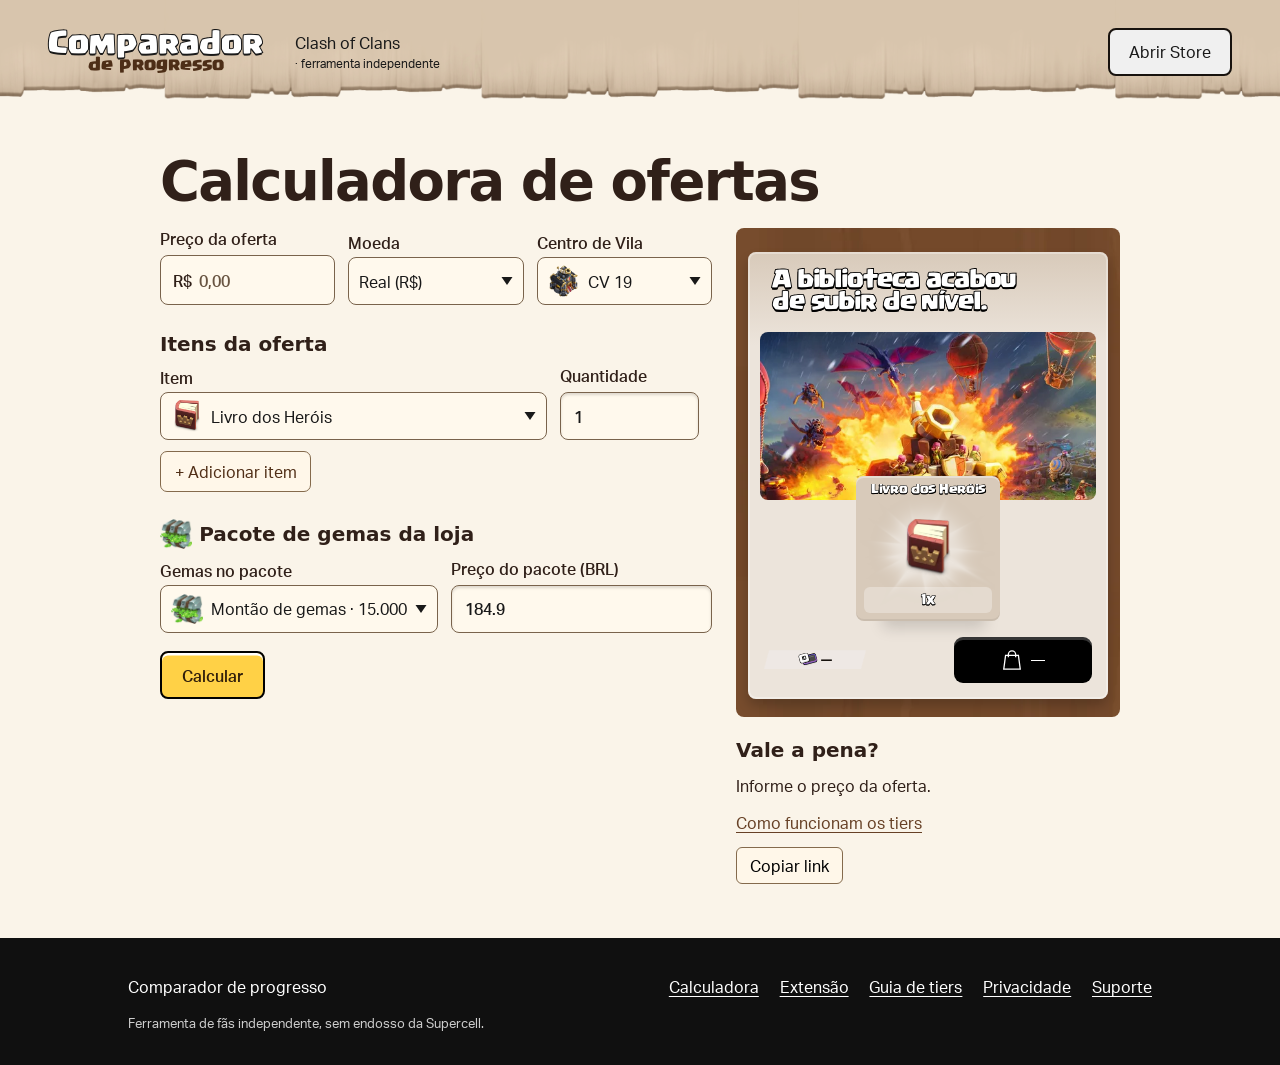
==== commit ea1895e4: "fix: build a single live offer card from calculator inputs" ====
--- a/calculadora/index.html
+++ b/calculadora/index.html
@@ -1,4 +1,4 @@
 <!doctype html>
-<html lang="pt-BR"><head><meta charset="utf-8"><meta name="viewport" content="width=device-width, initial-scale=1"><title>Calculadora de ofertas · Comparador de progresso</title><link rel="icon" href="../assets/icon.png"><link rel="stylesheet" href="../assets/shell.css">  <script type="module" crossorigin src="./assets/index-DvVlt6ef.js"></script>
-  <link rel="stylesheet" crossorigin href="./assets/index-TkrC40mg.css">
+<html lang="pt-BR"><head><meta charset="utf-8"><meta name="viewport" content="width=device-width, initial-scale=1"><title>Calculadora de ofertas · Comparador de progresso</title><link rel="icon" href="../assets/icon.png"><link rel="stylesheet" href="../assets/shell.css">  <script type="module" crossorigin src="./assets/index-Bsv2Qb3o.js"></script>
+  <link rel="stylesheet" crossorigin href="./assets/index-Dn-lDq1K.css">
 </head><body><div id="app"></div></body></html>
--- a/calculadora/assets/index-Dn-lDq1K.css
+++ b/calculadora/assets/index-Dn-lDq1K.css
@@ -0,0 +1 @@
+[data-select-viewport],[data-combobox-viewport]{scrollbar-width:none!important;-ms-overflow-style:none!important;-webkit-overflow-scrolling:touch!important}[data-combobox-viewport]::-webkit-scrollbar{display:none!important}[data-select-viewport]::-webkit-scrollbar{display:none!important}.village-select-trigger{text-align:start;align-items:center;gap:8px;inline-size:100%;display:flex}.pv-select selectedcontent{min-inline-size:0}.pv-select selectedcontent>span,.village-select-value.svelte-rdibyp{text-overflow:ellipsis;white-space:nowrap;flex:1;min-inline-size:0;overflow:hidden}.village-select-menu{z-index:70;inline-size:var(--bits-select-anchor-width);max-block-size:min(340px, 50dvh, var(--bits-select-content-available-height))}.village-select-check.svelte-rdibyp{flex:0 0 1em}img.svelte-rdibyp,svg.svelte-rdibyp{flex-shrink:0}img.svelte-rdibyp{object-fit:contain}.wood.svelte-1e3gzg4{background:#684322 url(./store-wood-CjhURPMn.webp) 50%/auto 1200px;border-radius:8px;margin-bottom:1.25rem;padding:24px 12px 18px}article.svelte-1e3gzg4{box-sizing:border-box;color:#17120e;background:linear-gradient(#d8caba,#ece4db 20.9%);border-radius:8px;width:100%;max-width:360px;margin:auto;position:relative;box-shadow:inset 0 0 0 2px #ffffff50,0 7px 12px #0003}header.svelte-1e3gzg4{align-items:center;height:80px;padding:0 24px;display:flex}h3.svelte-1e3gzg4,.caption.svelte-1e3gzg4,b.svelte-1e3gzg4,.ribbon.svelte-1e3gzg4{letter-spacing:-.03em;color:#fff;paint-order:stroke fill;-webkit-text-stroke:.095em black;text-shadow:0 .1em #000,-.015em .125em #000,.015em .1em #000;font-family:Clash,system-ui,sans-serif;font-weight:500}h3.svelte-1e3gzg4{letter-spacing:-.06em;text-wrap:balance;max-width:100%;margin:0;font-size:19px;line-height:1.14}.body.svelte-1e3gzg4{padding:0 12px}.hero.svelte-1e3gzg4{aspect-ratio:2;object-fit:cover;border-radius:8px;width:100%;height:auto;display:block}ul.svelte-1e3gzg4{grid-template-columns:repeat(3,minmax(0,103px));justify-content:center;gap:4px;margin:-24px 0 0;padding:0 2px;list-style:none;display:grid;position:relative}ul.pair.svelte-1e3gzg4{grid-template-columns:repeat(2,minmax(0,103px))}ul.single.svelte-1e3gzg4{grid-template-columns:minmax(0,144px)}.single.svelte-1e3gzg4 li:where(.svelte-1e3gzg4){height:145px}li.svelte-1e3gzg4{text-align:center;background:#d8caba;border-radius:8px;min-width:0;height:96px;position:relative;box-shadow:inset 0 2px #ffffff59,inset 0 -2px #0001,5.6px 28px 14px -21px #00000026}.caption.svelte-1e3gzg4{line-clamp:2;-webkit-line-clamp:2;text-wrap:balance;-webkit-box-orient:vertical;font-size:10px;line-height:1.15;display:-webkit-box;position:absolute;inset:8px 8px auto;overflow:hidden}li.svelte-1e3gzg4:before{content:"";opacity:.5;pointer-events:none;background:url(./item-flare-D-94hjk5.png) 50%/auto 100% no-repeat;position:absolute;inset:10% 0}.item-icon.svelte-1e3gzg4{object-fit:contain;width:40%;height:40%;margin:auto;position:absolute;inset:0}b.svelte-1e3gzg4{background:#ffffff4d;border-radius:6px;place-content:center;height:26px;font-size:11px;line-height:1.12;display:grid;position:absolute;inset:auto 8px 8px}.bottom.svelte-1e3gzg4{justify-content:space-between;align-items:center;gap:6px;padding:16px;display:flex}.tags.svelte-1e3gzg4{justify-items:start;gap:1px;display:grid}.points.bonus.svelte-1e3gzg4{color:#fff;background:#000}.points.svelte-1e3gzg4{color:#17120e;clip-path:polygon(5% 0,100% 0,95% 100%,0 100%);background:#eee8e4;justify-content:center;align-items:center;gap:3px;min-width:102px;padding:2px 8px;font:700 12px/1.2 system-ui,sans-serif;display:inline-flex}.points.svelte-1e3gzg4 img:where(.svelte-1e3gzg4){width:20px;height:15px}.price.svelte-1e3gzg4{color:#fff;background:#000;border-radius:9px;justify-content:center;align-items:center;gap:8px;min-width:min(138px,48%);height:46px;padding:0 14px;font:500 14px SupercellText-Regular,system-ui,sans-serif;display:inline-flex;box-shadow:inset 0 3px #ffffff36}.price.svelte-1e3gzg4 svg:where(.svelte-1e3gzg4){width:22px;height:22px}.ribbon.svelte-1e3gzg4{z-index:1;background:linear-gradient(135deg, var(--pv-ribbon-light), var(--pv-ribbon-main) 65%);clip-path:polygon(12% 0,48% 0,100% 54%,100% 100%,94% 93%,94% 86%,18% 6%,12% 6%);pointer-events:none;width:100px;height:96px;font-size:12px;line-height:1.1;position:absolute;top:-6px;right:-6px}.ribbon.svelte-1e3gzg4 span:where(.svelte-1e3gzg4){white-space:nowrap;position:absolute;top:35%;left:64%;transform:translate(-50%,-50%)rotate(45deg)}.calc-heading.svelte-lhz1iq{flex-wrap:wrap;justify-content:space-between;align-items:baseline;gap:.65rem;margin-bottom:1rem;display:flex}.calc-heading.svelte-lhz1iq h1:where(.svelte-lhz1iq){margin:0}.estimate.svelte-lhz1iq{font-size:.8rem}.multiplier.svelte-lhz1iq{font-variant-numeric:tabular-nums;font-size:1.55rem;font-weight:700}.price-field.svelte-lhz1iq{background:#fff9ed;border:1px solid #79634c;border-radius:8px;align-items:center;gap:.45rem;padding-inline-start:.75rem;display:flex}.price-field.svelte-lhz1iq input:where(.svelte-lhz1iq){box-shadow:none;font-variant-numeric:tabular-nums;background:0 0;border:0;padding-inline-start:0}.price-field.svelte-lhz1iq:focus-within{outline:2px solid #463520}.price-field.svelte-lhz1iq input:where(.svelte-lhz1iq):focus{outline:none}.calculate.svelte-lhz1iq{color:#301e0b;background:#ffd146;margin-top:1.15rem}.share.svelte-lhz1iq{cursor:pointer;background:#fff7e9;border:1px solid #846a4c;border-radius:6px;margin:.85rem 0 .35rem;padding:.45rem .8rem;display:block}#app{flex-direction:column;flex:1;display:flex}main.svelte-lhz1iq{background:0 0;width:min(100%,66rem);margin:0 auto;padding:clamp(1rem,4vw,3rem)}h1.svelte-lhz1iq{letter-spacing:-.03em;margin:0 0 1.5rem;font:750 clamp(2rem,5vw,3.4rem)/1.1 system-ui,sans-serif}h2.svelte-lhz1iq{margin:1.6rem 0 .5rem;font:700 1.25rem/1.3 system-ui,sans-serif}p.svelte-lhz1iq{margin:.4rem 0 .85rem}.workspace.svelte-lhz1iq{grid-template-columns:minmax(0,1fr) minmax(0,384px);align-items:start;gap:1.5rem;display:grid}.entry.svelte-lhz1iq{padding:0}.gem-heading.svelte-lhz1iq{align-items:center;gap:.45rem;display:flex}.gem-heading.svelte-lhz1iq img:where(.svelte-lhz1iq){object-fit:contain}aside.svelte-lhz1iq{min-width:0}aside.svelte-lhz1iq h2:where(.svelte-lhz1iq){margin:0 0 .65rem}aside.svelte-lhz1iq a:where(.svelte-lhz1iq){color:#674126}.fields.svelte-lhz1iq,.item-row.svelte-lhz1iq{grid-template-columns:repeat(3,minmax(0,1fr));align-items:end;gap:.8rem;display:grid}.pack.svelte-lhz1iq{grid-template-columns:1fr 1fr}.item-row.svelte-lhz1iq{grid-template-columns:minmax(0,1fr) minmax(6rem,.36fr) auto}.item-row.svelte-lhz1iq+.item-row:where(.svelte-lhz1iq){margin-top:.6rem}label.svelte-lhz1iq{margin:0 0 .25rem}.fields.svelte-lhz1iq>label:where(.svelte-lhz1iq),.item-row.svelte-lhz1iq>label:where(.svelte-lhz1iq){margin:0}.add.svelte-lhz1iq,.remove.svelte-lhz1iq{color:#512f17;cursor:pointer;background:#fff7e9;border:1px solid #846a4c;border-radius:7px;padding:.55rem .85rem}.add.svelte-lhz1iq{margin-top:.7rem}.remove.svelte-lhz1iq{min-height:48px}.answer.svelte-lhz1iq{align-items:center;gap:.75rem;display:flex}.shield.svelte-lhz1iq{background:var(--pv-tier-bg);color:var(--pv-tier-ink);font:500 1.7rem var(--coc-font-display);clip-path:polygon(0 0,100% 0,100% 78%,50% 100%,0 78%);padding:.4rem .65rem .65rem}@media (width<=48rem){.workspace.svelte-lhz1iq{grid-template-columns:1fr}.fields.svelte-lhz1iq{grid-template-columns:repeat(2,minmax(0,1fr))}.fields.svelte-lhz1iq>div:where(.svelte-lhz1iq):last-child{grid-column:1/-1}.item-row.svelte-lhz1iq{grid-template-columns:minmax(0,1fr) 5.6rem auto;gap:.35rem}}@font-face{font-family:Clash;src:url(./clash-regular-ANEFPKZR-IhyAmrlU.woff2)format("woff2");font-weight:500;font-display:swap}@font-face{font-family:SupercellText-Regular;src:url(./supercelltext_w_rg.2d4de3c7-CEm046-Q.woff2)format("woff2");font-weight:400;font-display:swap}@font-face{font-family:SupercellText-Medium;src:url(./supercelltext_w_md.01ac8b8d-G0GqJpos.woff2)format("woff2");font-weight:400;font-display:swap}@font-face{font-family:SupercellText-Bold;src:url(./supercelltext_w_bd.8c3b5392-Ez0agVnE.woff2)format("woff2");font-weight:400;font-display:swap}:root{--coc-paper:#d7c4ac;--coc-paper-light:#deceba;--coc-paper-deep:#cfb69b;--coc-wood:#4d2e17;--coc-wood-light:#744a2b;--coc-gold:#ffd146;--coc-gold-deep:#df9316;--coc-green:#85c03f;--coc-green-light:#d3ebb7;--coc-green-deep:#366c1b;--coc-sky:#d1e9f8;--coc-sky-deep:#95cff3;--coc-ink:#191919;--coc-white:#fff;--coc-stone:#f0f0f0;--coc-game-frame:#685851;--coc-game-stone:#e8e8e0;--coc-game-copy:#fff9cf;--coc-focus:#273b52;--coc-brand-red:#b91f37;--black:#000;--coc-space-2xs:4px;--coc-space-xs:6px;--coc-space-s:10px;--coc-space-m:16px;--coc-space-l:26px;--coc-space-xl:42px;--coc-space-2xl:68px;--coc-space-3xl:110px;--coc-space-fluid:clamp(26px, 18.73px + 1.94vw, 42px);--coc-radius-button:8px;--coc-radius-game-button:12px;--coc-radius-card:16px;--coc-radius-id:40px;--coc-font-display:"Clash", system-ui, sans-serif;--coc-font-headline:"Clash", system-ui, sans-serif;--coc-font-title:"Clash", system-ui, sans-serif;--coc-font-body:"SupercellText-Regular", system-ui, sans-serif;--coc-font-lead:"SupercellText-Regular", system-ui, sans-serif;--coc-font-caption:"SupercellText-Regular", system-ui, sans-serif;--coc-font-label:"SupercellText-Medium", system-ui, sans-serif;--coc-font-strong:"SupercellText-Bold", system-ui, sans-serif;--coc-font-medium:"SupercellText-Medium", system-ui, sans-serif;--coc-font-bold:"SupercellText-Bold", system-ui, sans-serif;--coc-shadow-card:0 2px 0 #000, 0 10px 30px #0003, inset 0 4px #ffffff40;--coc-shadow-button-gold:inset 0 -3px var(--coc-gold-deep), inset 0 2.5px #fff, 0 3px #000;--coc-shadow-button-stone:inset 0 2.5px #fff;--coc-shadow-button-dark:inset 0 3px #4d4d4d;--coc-shadow-field:inset 0 2px 3px #0002;--coc-shadow-dialog:0 20px 70px #0006;--coc-shadow-toast:0 6px 24px #0004;--coc-shadow-image-control:0 2px 8px #0005, inset 0 2px #fff;--coc-shadow-button-green:0 4px 0 2px #0003;--coc-shadow-button-green-inset:inset 0 0 3px .5px #ffffff3b;--coc-shadow-header-action:inset 0 2px 0 var(--coc-white), inset 0 -3px 0 #b9ad9b, 0 3px 0 #715338, 0 6px 7px #39201050;--coc-shadow-header-action-pressed:inset 0 1px 0 var(--coc-white), inset 0 -1px 0 #b9ad9b, 0 1px 0 #715338, 0 2px 3px #39201040;--coc-shadow-game-text:0 1px 1px var(--coc-ink);--coc-shadow-battle-tile:0 2px 1.5px #0004;--coc-shadow-parchment-header:0 1px 0 color-mix(in srgb, var(--coc-wood) 28%, transparent), 0 2px 5px color-mix(in srgb, var(--coc-wood) 8%, transparent);--coc-shadow-side-navigation-panel:2px 2px 5px #0005;--coc-shadow-side-navigation-row:0 2px 2px #0004;--coc-shadow-side-navigation-label:0 1px 1px var(--coc-ink);--coc-shadow-side-navigation-bevel:inset 0 1px 0 color-mix(in srgb, var(--coc-paper-light) 42%, transparent), inset 0 -2px 0 color-mix(in srgb, var(--coc-ink) 35%, transparent);--coc-brand-text-shadow:0 .05em 0 var(--coc-brand-red), -.015em .07em 0 var(--coc-brand-red), .015em .07em 0 var(--coc-brand-red);--coc-image-backdrop:color-mix(in srgb, var(--coc-ink) 95%, transparent);--coc-gold-gradient:linear-gradient(181deg, #ffe28c 1.75%, #fdfdc1 17.92%, #fcf9e6 35.56%, #fdfdc1 42.42%, var(--coc-gold) 79.18%, #ffb446 97.31%);--wood-surface:radial-gradient(50% 38.93% at 50% 47.22%, var(--coc-wood-light), var(--coc-wood));--sky-panel:linear-gradient(var(--coc-sky), #b0daf5 87.5%, var(--coc-sky-deep));--coc-green-gradient:linear-gradient(180deg, var(--coc-green-light), var(--coc-green) 40%, var(--coc-green-deep));--coc-green-face:linear-gradient(180deg, #7fc427, #58a221);--coc-green-shine:linear-gradient(180deg, #d0e878, #98d040ba);--coc-button-sheen:linear-gradient(110deg in oklab, transparent 30%, #fff8 48%, transparent 66%);--coc-button-stone-hover:#fff9ed;--coc-button-dark-hover:#292929;--coc-button-subtle-hover:color-mix(in oklab, currentColor 10%, transparent);--coc-header-depth:drop-shadow(0 3px 2px #24130880) drop-shadow(0 10px 9px #1c0f0870);--coc-header-brand-depth:drop-shadow(0 2px 1px #704126) drop-shadow(0 5px 3px #39201070);--coc-history-header:linear-gradient(135deg, color-mix(in srgb, var(--coc-brand-red), var(--coc-ink) 35%), var(--coc-brand-red));--history-trophy-well:linear-gradient(180deg, color-mix(in srgb, var(--coc-ink) 18%, var(--coc-paper)), color-mix(in srgb, var(--coc-ink) 10%, var(--coc-paper)));--coc-side-navigation-hover:brightness(.96);--coc-border:2.5px solid #000;--coc-history-divider:1px solid color-mix(in srgb, var(--coc-wood) 24%, transparent);--coc-side-navigation-outline:1px solid var(--coc-ink);--coc-duration-fast:.15s;--coc-duration-button:.2s;--coc-duration-panel:.65s;--coc-easing-panel:cubic-bezier(.94, .01, .41, .99);--animate-flare-demo:coc-flare 1.6s ease-in-out infinite;--animate-rotate-demo:coc-spin 10s linear infinite;--animate-shine-recipe:coc-shine 6s cubic-bezier(.96, 0, .25, .84) infinite;--animate-spinner-demo:coc-spin .8s linear infinite;--coc-duration-sheen:.45s}.coc-title{color:var(--coc-white);font-family:var(--coc-font-display);letter-spacing:-.03em;text-wrap:balance;paint-order:stroke fill;-webkit-text-stroke:.075em #000;text-shadow:0 .05em #000,-.015em .07em #000,.015em .07em #000;margin:0;font-weight:500;line-height:1.15}.coc-brand .coc-title{-webkit-text-stroke-color:var(--coc-brand-red);text-shadow:var(--coc-brand-text-shadow)}.coc-button{border:var(--coc-border);border-radius:var(--coc-radius-button);background:var(--coc-stone);color:#000;min-height:48px;box-shadow:var(--coc-shadow-button-stone);font:16px / 1.2 var(--coc-font-medium);cursor:pointer;transition:scale var(--coc-duration-button) ease-in-out, filter var(--coc-duration-fast) ease, background-color var(--coc-duration-fast) ease;justify-content:center;align-items:center;gap:10px;padding:10px 20px;text-decoration:none;display:inline-flex;position:relative}.coc-selection-label{min-width:0;display:inline-grid}.coc-selection-label>span,.coc-button-slot-label{text-box:trim-both cap alphabetic}.coc-selection-label>span,.coc-selection-label:before,.coc-selection-label:after{grid-area:1/1;align-self:center}.coc-selection-label:before,.coc-selection-label:after{content:attr(data-label);visibility:hidden}.coc-selection-label:after{font:16px / 1.2 var(--coc-font-medium);letter-spacing:normal}.coc-button--sm .coc-selection-label:after{font-size:14px}.coc-button--gold,.coc-button--green,.coc-button--stone[aria-pressed=true],.coc-selection-label:before{color:#fff;font-family:var(--coc-font-display);letter-spacing:-.03em;-webkit-text-stroke:.09em #000;paint-order:stroke fill;text-shadow:0 .125em #000,-.03em .125em #000,.03em .125em #000;font-size:20px;font-weight:500;overflow:hidden}.coc-button--stone[aria-pressed=true],.coc-selection-label:before{font-size:var(--text-label)}.coc-button--gold{isolation:isolate;background:var(--coc-gold-gradient);box-shadow:var(--coc-shadow-button-gold)}.coc-button--gold:not(:disabled):after{content:"";z-index:-1;pointer-events:none;background:var(--coc-button-sheen);position:absolute;inset:0;transform:translate(-100%)}.coc-button--gold:not(:disabled):is(:hover,:focus-visible):after{transition:transform var(--coc-duration-sheen) ease-out;transform:translate(100%)}.coc-button--green{isolation:isolate;background:var(--coc-green-gradient);box-shadow:var(--coc-shadow-button-green);text-align:center;text-wrap:balance}.coc-button--green:is(:not(:disabled),[aria-busy=true]):before,.coc-button--green:is(:not(:disabled),[aria-busy=true]):after{content:"";z-index:-1;pointer-events:none;position:absolute}.coc-button--green:is(:not(:disabled),[aria-busy=true]):before{border-radius:inherit;background:var(--coc-green-face);box-shadow:var(--coc-shadow-button-green-inset);inset:2px}.coc-button--green:is(:not(:disabled),[aria-busy=true]):after{border-radius:var(--coc-radius-button);background:var(--coc-green-shine);opacity:.75;height:50%;transition:opacity var(--coc-duration-button) ease-out;inset-block-start:6px;inset-inline:6px}.coc-button--gold svg,.coc-button--stone[aria-pressed=true] svg{color:var(--coc-ink)}.coc-button--dark{box-shadow:var(--coc-shadow-button-dark);color:#fff;background:#000}.coc-button--id{border-radius:var(--coc-radius-id);color:#fff;box-shadow:none;font-family:var(--coc-font-bold);background:#000;border:0;padding-inline:24px}@media (hover:hover){.coc-button:not(:disabled):hover{filter:brightness(1.04)}}.coc-button:not(:disabled):focus-visible{filter:brightness(1.04)}.coc-button--stone:not(:disabled):is(:hover,:focus-visible){background-color:var(--coc-button-stone-hover)}.coc-button:is(.coc-button--dark,.coc-button--id):not(:disabled):is(:hover,:focus-visible){background-color:var(--coc-button-dark-hover)}.coc-button--green:not(:disabled):is(:hover,:focus-visible):after{opacity:1}.coc-button:not(:disabled):active{scale:.97}.coc-button:disabled:not([aria-busy=true]){cursor:not-allowed;color:#504537;text-shadow:none;-webkit-text-stroke:0;background:#c7bca9;border-color:#8b7a65;box-shadow:inset 0 2px #ffffff80}.coc-button[aria-busy=true]{cursor:progress}.coc-button:focus-visible{outline:3px solid var(--coc-focus);outline-offset:5px}.coc-spinner{width:17px;height:17px;animation:var(--animate-spinner-demo);border:2px solid;border-right-color:#0000;border-radius:50%}.coc-button--gold .coc-spinner{color:var(--coc-ink)}.paper-surface{background:var(--coc-paper)}.wood-surface{background:var(--wood-surface);color:#fff}@media (prefers-reduced-motion:reduce){.coc-button{transition:none}.coc-button:not(:disabled):hover,.coc-button:not(:disabled):active{scale:1}.coc-button--gold:not(:disabled):is(:hover,:focus-visible):after{opacity:.3;transition:none;transform:none}.coc-button--green:after{transition:none}.coc-spinner{opacity:.7;border-right-color:currentColor;animation:none}}:where(.coc-action):not(:disabled){cursor:pointer}.coc-action:disabled{cursor:not-allowed}:where(.coc-action):focus-visible{outline:3px solid var(--coc-focus);outline-offset:5px}.coc-card{border:var(--coc-border);border-radius:var(--coc-radius-card);background:var(--coc-paper-light);box-shadow:var(--coc-shadow-card)}.coc-tooltip{border:var(--coc-border)}.coc-button--sm{min-height:40px;padding:8px 14px;font-size:14px}.coc-button--ghost,.coc-button--text{box-shadow:none;color:inherit;font:inherit;-webkit-text-stroke:0;text-shadow:none;background:0 0;border:0}.coc-button--ghost{padding:0}.coc-button--text{text-underline-offset:4px;min-height:44px;padding:0;text-decoration:underline}.coc-button--icon{border-radius:var(--coc-radius-button);flex:none;width:44px;height:44px;min-height:44px;padding:0}.coc-button:is(.coc-button--ghost,.coc-button--text):not(:disabled):is(:hover,:focus-visible),.coc-toggle:not(:disabled):is(:hover,:focus-visible){background-color:var(--coc-button-subtle-hover)}.coc-button--text:not(:disabled):is(:hover,:focus-visible){text-decoration-thickness:2px}.coc-input,.coc-select{border:var(--coc-border);border-radius:var(--coc-radius-button);min-width:0;min-height:44px;color:var(--coc-ink);box-shadow:var(--coc-shadow-field);font-family:var(--coc-font-body);background:#fff9ed;padding:10px 14px}.coc-input::placeholder{color:#665a4b}.coc-input.field-error{border-color:#ffc1b4;outline:2px solid #b53521}.coc-input.field-success{border-color:#91df89}.coc-input:disabled,.coc-select:disabled{opacity:.65;cursor:not-allowed}.pv-select{box-sizing:border-box;color:#191919;min-block-size:48px;min-inline-size:0;font:inherit;cursor:pointer;background-color:#fff9ed;border:1px solid #79634c;border-radius:8px;padding:6px 10px}.pv-select:focus-visible{outline-offset:2px;outline:3px solid #273b52}.pv-select:disabled{opacity:.65;cursor:not-allowed}@supports (appearance:base-select) and selector(select::picker(select)){select.pv-select{appearance:base-select}select.pv-select::picker(select){appearance:base-select}select.pv-select{background-image:none;align-items:center;gap:8px;display:flex}.pv-select::picker-icon{color:currentColor;flex:none;margin-inline-start:auto}.pv-select::picker(select){box-sizing:border-box;inline-size:anchor-size(width);overscroll-behavior:contain;color:#191919;--lightningcss-light:initial;--lightningcss-dark: ;color-scheme:light;background:#fff9ed;border:1px solid #79634c;border-radius:8px;max-block-size:min(340px,50dvh);max-inline-size:calc(100vw - 24px);margin-block:4px;padding:4px;font:16px/1.4 SupercellText-Regular,system-ui,sans-serif;overflow:auto;box-shadow:0 8px 24px #24140840}.pv-select :is(option,selectedcontent){align-items:center;gap:8px;display:flex}.pv-select option{box-sizing:border-box;min-block-size:44px;font:inherit;white-space:normal;overflow-wrap:anywhere;cursor:pointer;border-radius:6px;padding:6px 8px}.pv-select option:enabled:is(:hover,:focus-visible){color:#241408;background:#f2dfb6}.pv-select option:disabled{cursor:not-allowed}@media (forced-colors:active){.pv-select option:focus-visible{outline-offset:-2px;outline:2px solid highlight}}}.pv-select-list{box-sizing:border-box;overscroll-behavior:contain;color:#191919;background:#fff9ed;border:1px solid #79634c;border-radius:8px;max-block-size:min(340px,50dvh);max-inline-size:calc(100vw - 16px);padding:4px;font:16px/1.4 SupercellText-Regular,system-ui,sans-serif;overflow:auto;box-shadow:0 8px 24px #24140840}.pv-select-popup{margin:0;position:fixed;inset:auto}.pv-select-option{box-sizing:border-box;overflow-wrap:anywhere;cursor:pointer;border-radius:6px;align-items:center;gap:8px;min-block-size:44px;padding:6px 8px;display:flex}.pv-select-popup .pv-select-option:before{content:"";flex:none;inline-size:1ch}.pv-select-popup .pv-select-option[aria-selected=true]:before{content:"✓"}.pv-select-option[aria-disabled=true]{opacity:.65;cursor:not-allowed}.pv-select-option:not([aria-disabled=true]):is(:hover,[data-highlighted]){color:#241408;background:#f2dfb6}@media (forced-colors:active){.pv-select-option[data-highlighted]{outline-offset:-2px;outline:2px solid highlight}}select.pv-select[data-picker=popover],.pv-focus-panel select.pv-select[data-picker=popover]{appearance:none;background-image:url("data:image/svg+xml,%3Csvg xmlns='http://www.w3.org/2000/svg' width='12' height='10' viewBox='0 0 12 10'%3E%3Cpath d='M.5 1h11L6 9z' fill='%23191919'/%3E%3C/svg%3E");background-position:right 10px center;background-repeat:no-repeat;padding-inline-end:32px}@media (forced-colors:active){select.pv-select[data-picker=popover]{appearance:auto;background-image:none}}:root{font-family:var(--coc-font-body);color:var(--coc-ink);background:var(--coc-paper);--lightningcss-light:initial;--lightningcss-dark: ;color-scheme:light;font-synthesis:none;--scrollbar-thumb:var(--coc-wood-light);--scrollbar-track:var(--coc-paper-light)}*{box-sizing:border-box;scrollbar-color:var(--scrollbar-thumb) var(--scrollbar-track)}body{min-inline-size:320px;margin:0}button,input,select,textarea{font:inherit}button,a{touch-action:manipulation}input,select,textarea{border-radius:var(--coc-radius-button);min-block-size:48px;inline-size:100%;min-inline-size:0;color:var(--coc-ink);box-shadow:var(--coc-shadow-field);caret-color:var(--coc-wood);background:#fff9ed;border:1px solid #79634c;padding:.65rem .8rem;font-size:max(1rem,1em)}input::placeholder,textarea::placeholder{color:#685441}input:user-invalid{outline:2px solid #9a2818}textarea{resize:vertical;min-block-size:8rem}label{font-family:var(--coc-font-medium);gap:.4rem;margin-block:.9rem;display:grid}.select-field{gap:.4rem;min-inline-size:0;margin-block:.9rem;display:grid}.select-field>label{margin:0}fieldset{border:1px solid #9e876c;border-radius:.5rem;min-inline-size:0;margin:1.5rem 0;padding:1rem}legend{font-family:var(--coc-font-bold);padding-inline:.35rem}.check{min-block-size:48px;font-family:var(--coc-font-body);align-items:center;gap:.65rem;margin-block:.25rem;display:flex}.check input,.filter-option input{block-size:20px;min-block-size:20px;inline-size:20px;accent-color:var(--coc-wood);flex-shrink:0}h1,h2,h3{text-wrap:balance}h3{font-family:var(--coc-font-display);margin-block:2rem .75rem;font-size:1.3rem;font-weight:500}p,li{overflow-wrap:anywhere;line-height:1.6}p{max-inline-size:70ch;margin-block:.75rem}ul{padding-inline-start:1.3rem}a{color:inherit;text-underline-offset:.2em}:focus-visible{outline:3px solid var(--coc-focus);outline-offset:4px}.wood-surface :focus-visible{outline-color:var(--coc-gold)}::selection{background:var(--coc-gold);color:var(--coc-ink);text-shadow:none;-webkit-text-stroke:0}.skip-link{z-index:10;background:#fff;padding:1rem;position:fixed;inset-block-start:-10rem;inset-inline-start:1rem}.skip-link:focus{inset-block-start:1rem}.site-header{background:var(--coc-paper-light) url(./topbar-bg-6Y3OFGZM-4P7U9pgj.png) bottom / auto 100% repeat-x;filter:var(--coc-header-depth);z-index:1;padding:1rem 2rem 1.5rem;position:relative}.header-inner{align-items:center;gap:2rem;max-inline-size:1560px;margin-inline:auto;display:flex}.header-inner>a:last-child{margin-inline-start:auto}.header-inner>p{font-family:var(--coc-font-medium)}.header-inner>p span{font-size:.75rem;font-family:var(--coc-font-body);display:block}.brand{text-decoration:none;display:grid}.brand .coc-title{font-size:1.5rem}.brand>span:last-child{text-align:center;font-family:var(--coc-font-display);color:var(--coc-wood);font-size:.85rem}.app-layout{grid-template-columns:228px minmax(0,1fr);min-block-size:calc(100dvh - 110px);display:grid}.sidebar{isolation:isolate;padding:2.3rem 1rem;position:relative}.sidebar:before{content:"";z-index:-1;opacity:.04;pointer-events:none;background:url(./coc-pattern-76VC2TEU-bi3XnFqh.png) 50%/200px;position:absolute;inset:0}.sidebar nav{gap:.6rem;display:grid}.nav-link{text-align:start;color:#fff;cursor:pointer;background:#603d24;border:1px solid #2b180c;border-radius:8px;min-block-size:52px;padding:.7rem 1rem;box-shadow:inset 0 1px #ffffff30,0 2px 3px #0003}.nav-link[aria-current=page]{background:var(--coc-gold-gradient);color:var(--coc-ink);font-family:var(--coc-font-bold)}.nav-link:hover{filter:brightness(1.1)}.sidebar-copy{color:#f4debc;margin-block-start:4rem;padding-inline:.5rem}.sidebar-copy p{font-family:var(--coc-font-display);font-size:1.3rem}main{background:url([data-uri]) center / 768px repeat var(--coc-paper);min-inline-size:0;padding:2.3rem clamp(1rem,3vw,3rem)}.workspace-top h1{font-size:clamp(1.8rem,1.25rem + 1.7vw,2.6rem)}.workspace-top p{color:#5a402b}.profile-bar,.offers-toolbar,.section-heading{flex-wrap:wrap;justify-content:space-between;align-items:center;gap:1rem;display:flex}.profile-bar{border-block-end:1px solid #a18a6d;margin-block-end:1.5rem;padding-block:.25rem 1.2rem}.profile-bar .select-field{flex:0 30rem;min-inline-size:min(100%,260px);margin:0}.offers-toolbar{margin-block-end:1.5rem}.offers-toolbar search{flex:240px;max-inline-size:30rem}.offers-toolbar label{margin:0}.paper-panel{background:var(--coc-paper-light);border:var(--coc-border);border-radius:var(--coc-radius-card);box-shadow:var(--coc-shadow-card);min-inline-size:0;margin-block-end:1.5rem;padding:clamp(1rem,2vw,2rem)}.paper-panel h2{font-size:clamp(1.5rem,1.3rem + .6vw,2rem)}.welcome{grid-template-columns:minmax(0,1fr) 230px;align-items:center;gap:2rem;padding-block:3rem;display:grid}.welcome h2{font-size:clamp(2rem,1.4rem + 2vw,3rem)}.welcome img{object-fit:contain;aspect-ratio:1;block-size:auto;inline-size:100%}.welcome p{max-inline-size:56ch}.offer-layout{grid-template-columns:minmax(230px,.8fr) minmax(0,1.5fr);align-items:start;gap:1.5rem;display:grid}.offer-list{min-inline-size:0}.offer-card{text-align:start;border:var(--coc-border);border-radius:var(--coc-radius-card);background:var(--coc-paper-light);inline-size:100%;color:var(--coc-ink);box-shadow:var(--coc-shadow-card);cursor:pointer;gap:.7rem;margin-block-end:1rem;padding:1.1rem;display:grid}.offer-card[aria-pressed=true]{outline:3px solid var(--coc-wood);outline-offset:2px;background:#f2dfb6}.offer-card:hover{background-color:#edddc5}.offer-card-name{font-family:var(--coc-font-display);font-size:1.1rem}.offer-card-items{font-size:.85rem;line-height:1.6}.offer-card-bottom{flex-wrap:wrap;justify-content:space-between;align-items:center;gap:.75rem;display:flex}.offer-card small{color:#5b4029;font-size:.7rem}.filter-group{border:0;gap:.3rem;margin-block:0 1rem;padding:0;display:flex}.filter-option{flex:1;margin:0;position:relative}.filter-option input{opacity:0;inline-size:1px;position:absolute}.filter-option span{cursor:pointer;background:#e9d7bd;border:1px solid #80664c;border-radius:.5rem;place-items:center;min-block-size:48px;padding:.75rem .5rem;display:grid}.filter-option input:checked+span{background:var(--coc-wood);color:#fff}.filter-option input:focus-visible+span{outline:3px solid var(--coc-focus);outline-offset:3px}.contents{border-block:1px solid #a18a6d;margin:0;padding:1rem 0;list-style:none}.contents li{padding-block:.3rem}.price{font-family:var(--coc-font-bold);font-size:1.3rem}.tier{font-family:var(--coc-font-medium);background:#f3e6d2;border:1px solid #9c8467;border-radius:.5rem;padding:.5rem .7rem;font-size:.8rem;display:inline-block}.hint,.page-footer{color:#5b4029;font-size:.8rem}.scenario-label{border-block-end:1px solid #a18a6d;padding-block:1rem}.actions{flex-wrap:wrap;align-items:center;gap:.8rem;margin-block:1rem;display:flex}.form-grid{grid-template-columns:repeat(auto-fit,minmax(min(100%,220px),1fr));column-gap:1rem;display:grid}.form-grid>*{min-inline-size:0}.inline-controls{flex-wrap:wrap;gap:1.5rem;display:flex}.empty{text-align:center;padding-block:2rem}.empty img{object-fit:contain;margin-inline:auto;display:block}.empty p{margin-inline:auto}.error{color:#852813;background:#fff3e3;border:1px solid #a54326;border-radius:.5rem;padding:1rem}.app-status:empty{display:none}.plain-list{padding:0;list-style:none}.plain-list li{border-block-end:1px solid #b6a084;justify-content:space-between;align-items:center;gap:1rem;padding-block:.8rem;display:flex}.plain-list li>span{min-inline-size:0}.plain-list button{flex-shrink:0}.metric-list{font-variant-numeric:tabular-nums;margin-block:1rem}.metric-list>div{border-block-end:1px solid #b6a084;justify-content:space-between;gap:1rem;padding-block:.75rem;display:flex}.metric-list dd{text-align:end;font-family:var(--coc-font-bold);margin:0}.metric-list dt{max-inline-size:70%}details{border-block-start:1px solid #a18a6d;margin-block:1rem;padding-block:1rem}summary{cursor:pointer;font-family:var(--coc-font-medium);min-block-size:2rem;line-height:1.6}.results,.history-summary{margin-block-start:2rem}.page-footer{border-block-start:1px solid #a18a6d;margin-block-start:2rem;padding-block-start:1rem}.code-input{min-block-size:16rem;font-family:ui-monospace,monospace;font-size:.85rem}.sr-only{clip-path:inset(50%);white-space:nowrap;block-size:1px;inline-size:1px;padding:0;position:absolute}.footer-actions{margin-block:2rem}@media (width<=1100px){.app-layout{grid-template-columns:190px minmax(0,1fr)}.offer-layout{grid-template-columns:minmax(210px,.85fr) minmax(0,1.3fr);gap:1rem}.header-inner{gap:1rem}}@media (width<=850px){.app-layout{display:block}.sidebar{padding:.75rem 1rem}.sidebar nav{flex-wrap:wrap;gap:.5rem;display:flex}.nav-link{text-align:center;flex:140px;font-size:.85rem}.sidebar-copy{display:none}.offer-layout{grid-template-columns:minmax(0,1fr)}.offer-list{grid-template-columns:repeat(auto-fit,minmax(min(100%,240px),1fr));gap:1rem;display:grid}.offer-list>fieldset,.offer-list>p{grid-column:1/-1}.offer-card{margin:0}.header-inner>p{display:none}main{padding-block-start:1.5rem}}@media (width<=560px){.site-header{padding-inline:1rem}.header-inner .coc-button{padding-inline:.8rem;font-size:.8rem}.brand .coc-title{font-size:1.2rem}.welcome{grid-template-columns:1fr;padding-block:1.5rem}.welcome img{grid-row:1;inline-size:120px;margin-inline:auto}.welcome h2{font-size:1.9rem}.plain-list li{flex-wrap:wrap}.profile-bar .select-field{flex:100%}.coc-button{max-inline-size:100%}}@media (prefers-reduced-motion:reduce){*,:before,:after{scroll-behavior:auto}}.pv-tier-palette[data-tier=S]{--pv-ribbon-main:#a937d9;--pv-ribbon-light:#df86f5;--pv-ribbon-fold:#62217d;--pv-ribbon-edge:#6b257f;--pv-tier-bg:#c197ed;--pv-tier-light:#e9d3ff;--pv-tier-ink:#26133b}.pv-tier-palette[data-tier=A]{--pv-ribbon-main:#70ac2e;--pv-ribbon-light:#b5df70;--pv-ribbon-fold:#3a661c;--pv-ribbon-edge:#3a661c;--pv-tier-bg:#8ccf68;--pv-tier-light:#ceefbc;--pv-tier-ink:#18390b}.pv-tier-palette[data-tier=B]{--pv-ribbon-main:#388fc5;--pv-ribbon-light:#91d9ee;--pv-ribbon-fold:#25567e;--pv-ribbon-edge:#285375;--pv-tier-bg:#92c3e7;--pv-tier-light:#d9edfc;--pv-tier-ink:#12334e}.pv-tier-palette[data-tier=C]{--pv-ribbon-main:#e5b12e;--pv-ribbon-light:#fff09c;--pv-ribbon-fold:#a36e15;--pv-ribbon-edge:#946113;--pv-tier-bg:#edc858;--pv-tier-light:#fff0ad;--pv-tier-ink:#3d2907}.pv-tier-palette[data-tier=D]{--pv-ribbon-main:#d38431;--pv-ribbon-light:#ffca80;--pv-ribbon-fold:#8b4b20;--pv-ribbon-edge:#8b4b20;--pv-tier-bg:#edaf68;--pv-tier-light:#ffe1bb;--pv-tier-ink:#492703}.pv-tier-palette[data-tier=F]{--pv-ribbon-main:#c85440;--pv-ribbon-light:#f49a7b;--pv-ribbon-fold:#822b25;--pv-ribbon-edge:#822b25;--pv-tier-bg:#ea9b89;--pv-tier-light:#ffd4c9;--pv-tier-ink:#4d160c}
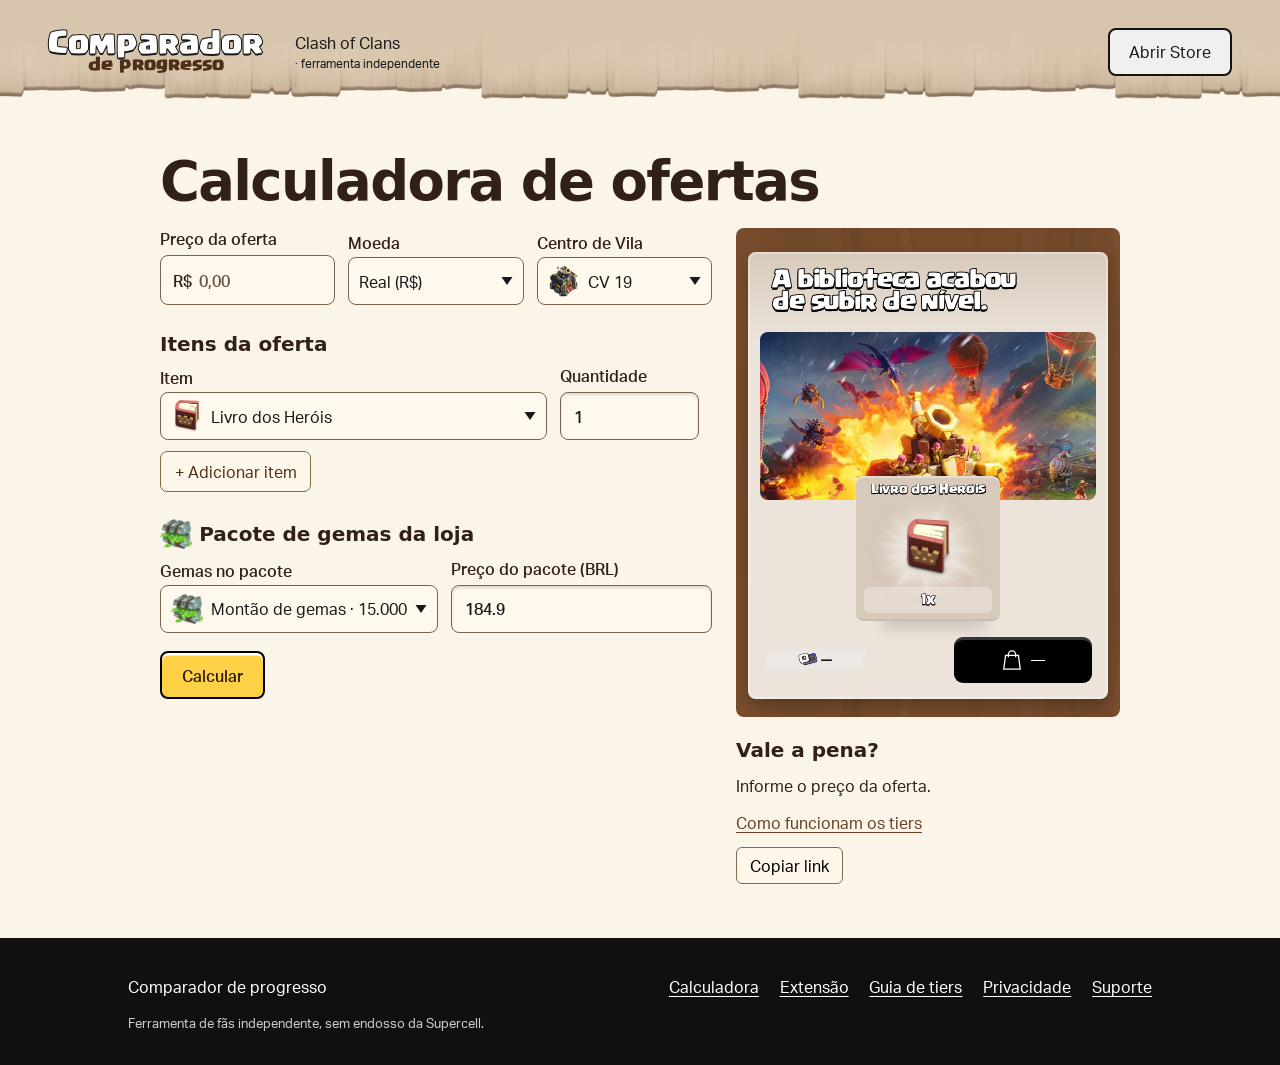
==== commit 6579249a: "fix: display the matching Store artwork for each gem pack" ====
--- a/calculadora/index.html
+++ b/calculadora/index.html
@@ -1,4 +1,4 @@
 <!doctype html>
-<html lang="pt-BR"><head><meta charset="utf-8"><meta name="viewport" content="width=device-width, initial-scale=1"><title>Calculadora de ofertas · Comparador de progresso</title><link rel="icon" href="../assets/icon.png"><link rel="stylesheet" href="../assets/shell.css">  <script type="module" crossorigin src="./assets/index-Bsv2Qb3o.js"></script>
+<html lang="pt-BR"><head><meta charset="utf-8"><meta name="viewport" content="width=device-width, initial-scale=1"><title>Calculadora de ofertas · Comparador de progresso</title><link rel="icon" href="../assets/icon.png"><link rel="stylesheet" href="../assets/shell.css">  <script type="module" crossorigin src="./assets/index-eLqr4z3b.js"></script>
   <link rel="stylesheet" crossorigin href="./assets/index-Dn-lDq1K.css">
 </head><body><div id="app"></div></body></html>
